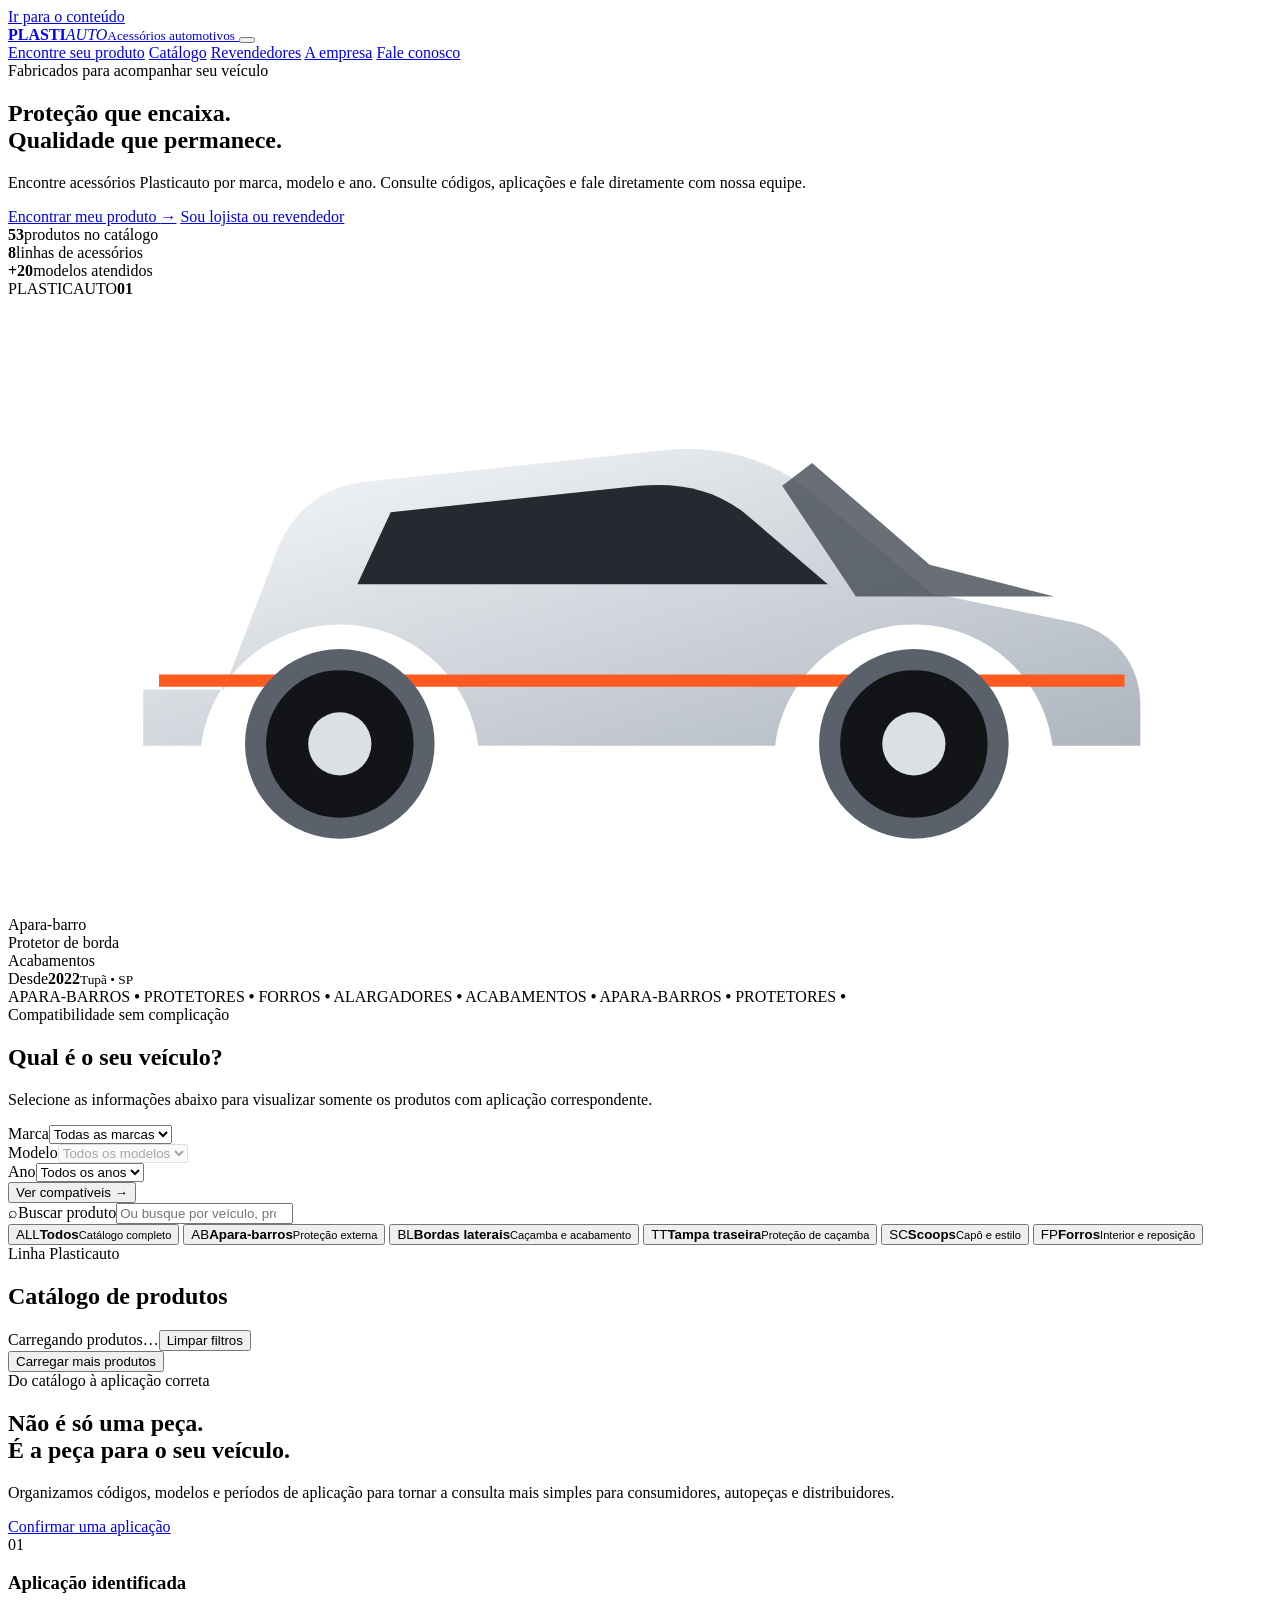
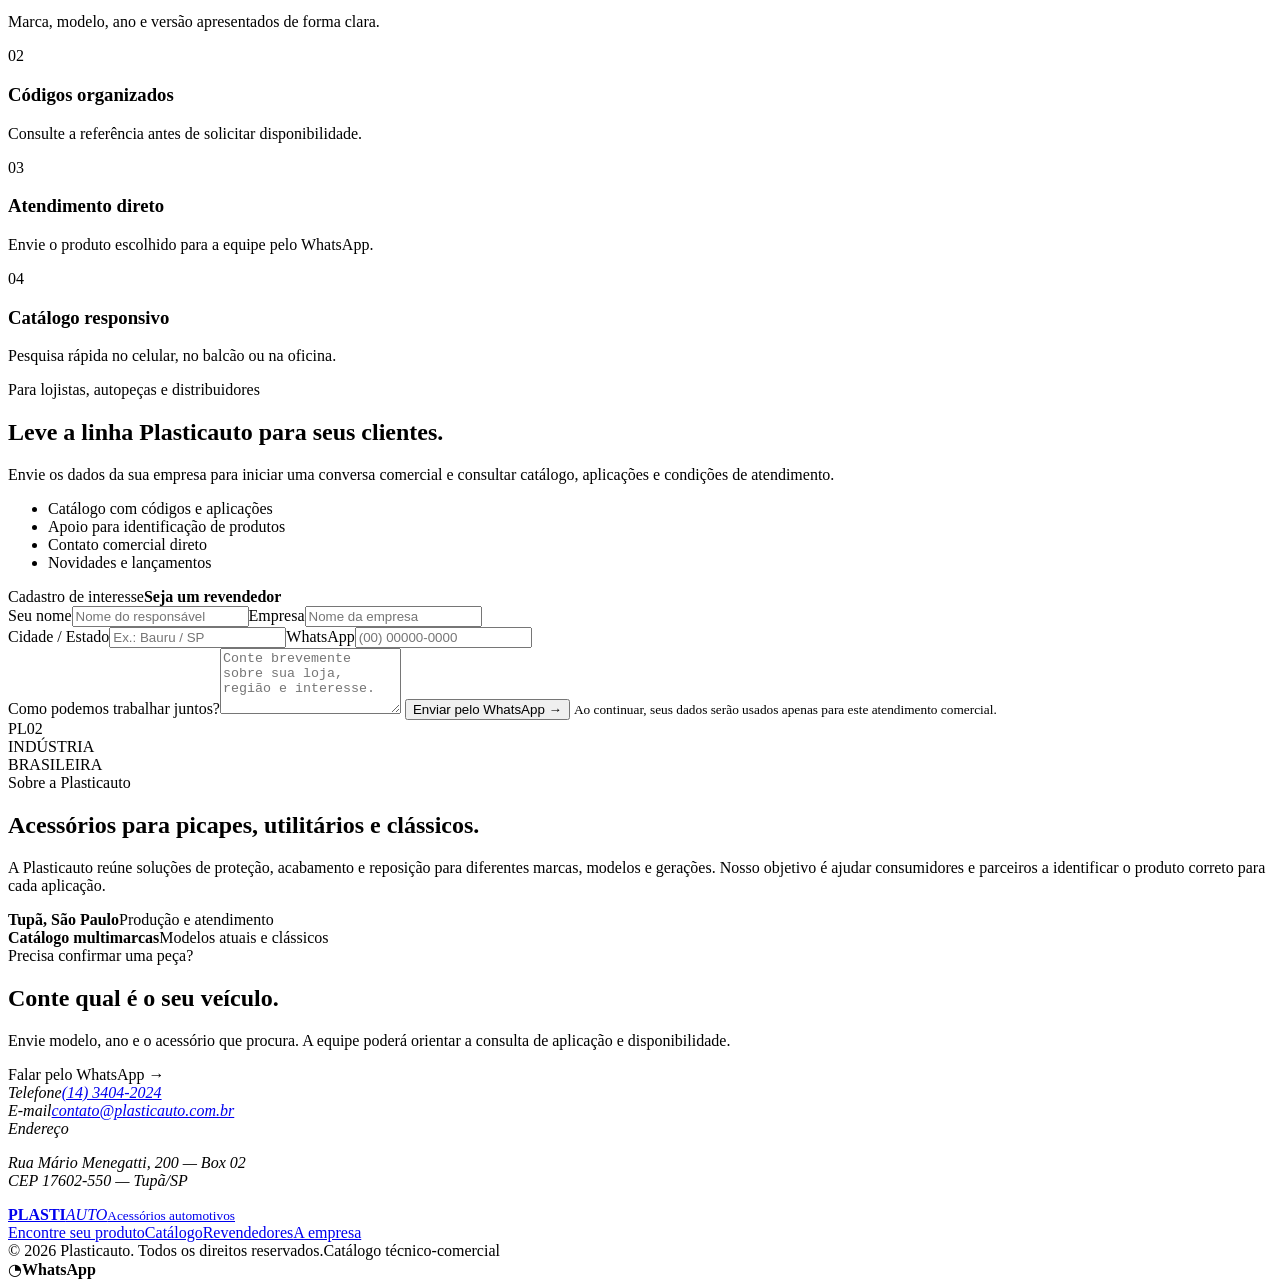
==== index.html @ 7a48cab7 "Implementa landing page principal" ====
<!doctype html>
<html lang="pt-BR">
<head>
  <meta charset="utf-8">
  <meta name="viewport" content="width=device-width, initial-scale=1">
  <title>Plasticauto | Acessórios para picapes e utilitários</title>
  <meta name="description" content="Encontre acessórios Plasticauto compatíveis com sua picape ou utilitário. Pesquise por marca, modelo, ano, categoria ou código.">
  <meta name="theme-color" content="#121418">
  <meta property="og:title" content="Plasticauto | Acessórios automotivos">
  <meta property="og:description" content="Proteção, acabamento e aplicação correta para seu veículo.">
  <meta property="og:type" content="website">
  <link rel="preconnect" href="https://fonts.googleapis.com">
  <link rel="preconnect" href="https://fonts.gstatic.com" crossorigin>
  <link href="https://fonts.googleapis.com/css2?family=Barlow+Condensed:wght@600;700;800&family=Inter:wght@400;500;600;700&display=swap" rel="stylesheet">
  <link rel="stylesheet" href="assets/css/styles.css">
  <script type="application/ld+json">
  {"@context":"https://schema.org","@type":"Organization","name":"Plasticauto","url":"https://plasticauto.com.br/","email":"contato@plasticauto.com.br","telephone":"+55 14 3404-2024","address":{"@type":"PostalAddress","streetAddress":"Rua Mário Menegatti, 200, Box 02","addressLocality":"Tupã","addressRegion":"SP","postalCode":"17602-550","addressCountry":"BR"}}
  </script>
</head>
<body>
  <a class="skip-link" href="#conteudo">Ir para o conteúdo</a>
  <header class="site-header" id="topo">
    <div class="container header-inner">
      <a class="brand" href="#topo" aria-label="Plasticauto — início">
        <span class="brand-mark" aria-hidden="true"><span></span><span></span><span></span></span>
        <span class="brand-text"><strong>PLASTI</strong><em>AUTO</em><small>Acessórios automotivos</small></span>
      </a>
      <button class="menu-toggle" aria-expanded="false" aria-controls="main-nav" aria-label="Abrir menu"><span></span><span></span><span></span></button>
      <nav class="main-nav" id="main-nav" aria-label="Navegação principal">
        <a href="#encontre">Encontre seu produto</a>
        <a href="#catalogo">Catálogo</a>
        <a href="#revendedores">Revendedores</a>
        <a href="#empresa">A empresa</a>
        <a class="nav-cta" href="#contato">Fale conosco</a>
      </nav>
    </div>
  </header>

  <main id="conteudo">
    <section class="hero">
      <div class="hero-grid container">
        <div class="hero-copy reveal">
          <span class="eyebrow">Fabricados para acompanhar seu veículo</span>
          <h1>Proteção que <span>encaixa.</span><br>Qualidade que permanece.</h1>
          <p>Encontre acessórios Plasticauto por marca, modelo e ano. Consulte códigos, aplicações e fale diretamente com nossa equipe.</p>
          <div class="hero-actions">
            <a class="btn btn-primary" href="#encontre">Encontrar meu produto <span>→</span></a>
            <a class="btn btn-ghost" href="#revendedores">Sou lojista ou revendedor</a>
          </div>
          <div class="hero-proof" aria-label="Destaques">
            <div><strong>53</strong><span>produtos no catálogo</span></div>
            <div><strong>8</strong><span>linhas de acessórios</span></div>
            <div><strong>+20</strong><span>modelos atendidos</span></div>
          </div>
        </div>
        <div class="hero-visual reveal" aria-label="Ilustração de picape">
          <div class="industrial-grid"></div>
          <div class="vehicle-card">
            <div class="vehicle-topline"><span>PLASTICAUTO</span><b>01</b></div>
            <svg class="truck" viewBox="0 0 720 350" role="img" aria-label="Silhueta estilizada de uma picape">
              <defs><linearGradient id="bodyGradient" x1="0" y1="0" x2="1" y2="1"><stop offset="0" stop-color="#f8fafc"/><stop offset="1" stop-color="#aeb5bf"/></linearGradient></defs>
              <path d="M77 223h46l31-81c8-20 25-34 47-37l170-18c33-4 63 4 87 24l68 57 82 17c22 5 37 24 37 46v24h-50c-5-39-38-69-79-69s-74 30-79 69H268c-5-39-38-69-79-69s-74 30-79 69H77z" fill="url(#bodyGradient)"/>
              <path d="M218 122l142-15c22-2 42 2 59 15l48 41H199z" fill="#252a31"/>
              <path d="M483 170h113l-71-18-67-58-17 13z" fill="#454c56" opacity=".8"/>
              <path d="M86 218h550" stroke="#ff5a1f" stroke-width="7"/>
              <circle cx="189" cy="254" r="48" fill="#121418" stroke="#5b616b" stroke-width="12"/><circle cx="189" cy="254" r="18" fill="#dce0e5"/>
              <circle cx="516" cy="254" r="48" fill="#121418" stroke="#5b616b" stroke-width="12"/><circle cx="516" cy="254" r="18" fill="#dce0e5"/>
            </svg>
            <div class="part-tag tag-one"><i></i><span>Apara-barro</span></div>
            <div class="part-tag tag-two"><i></i><span>Protetor de borda</span></div>
            <div class="part-tag tag-three"><i></i><span>Acabamentos</span></div>
          </div>
          <div class="hero-stamp"><span>Desde</span><strong>2022</strong><small>Tupã • SP</small></div>
        </div>
      </div>
      <div class="hero-ticker" aria-hidden="true"><div>APARA-BARROS <b>•</b> PROTETORES <b>•</b> FORROS <b>•</b> ALARGADORES <b>•</b> ACABAMENTOS <b>•</b> APARA-BARROS <b>•</b> PROTETORES <b>•</b></div></div>
    </section>

    <section class="finder section" id="encontre">
      <div class="container">
        <div class="section-heading centered reveal">
          <span class="eyebrow dark">Compatibilidade sem complicação</span>
          <h2>Qual é o seu veículo?</h2>
          <p>Selecione as informações abaixo para visualizar somente os produtos com aplicação correspondente.</p>
        </div>
        <div class="finder-panel reveal">
          <div class="finder-field"><label for="brandFilter">Marca</label><select id="brandFilter"><option value="">Todas as marcas</option></select></div>
          <div class="finder-field"><label for="modelFilter">Modelo</label><select id="modelFilter" disabled><option value="">Todos os modelos</option></select></div>
          <div class="finder-field"><label for="yearFilter">Ano</label><select id="yearFilter"><option value="">Todos os anos</option></select></div>
          <button class="btn btn-primary finder-button" id="findButton">Ver compatíveis <span>→</span></button>
          <div class="finder-search"><span aria-hidden="true">⌕</span><label class="sr-only" for="searchInput">Buscar produto</label><input id="searchInput" type="search" placeholder="Ou busque por veículo, produto ou código — ex.: Hilux 2020"></div>
        </div>
      </div>
    </section>

    <section class="categories section-sm">
      <div class="container">
        <div class="category-grid reveal" id="categoryGrid">
          <button class="category-card active" data-category="all"><span class="category-icon">ALL</span><strong>Todos</strong><small>Catálogo completo</small></button>
          <button class="category-card" data-category="apara-barro"><span class="category-icon">AB</span><strong>Apara-barros</strong><small>Proteção externa</small></button>
          <button class="category-card" data-category="borda-lateral"><span class="category-icon">BL</span><strong>Bordas laterais</strong><small>Caçamba e acabamento</small></button>
          <button class="category-card" data-category="tampa-traseira"><span class="category-icon">TT</span><strong>Tampa traseira</strong><small>Proteção de caçamba</small></button>
          <button class="category-card" data-category="scoop"><span class="category-icon">SC</span><strong>Scoops</strong><small>Capô e estilo</small></button>
          <button class="category-card" data-category="forro-porta"><span class="category-icon">FP</span><strong>Forros</strong><small>Interior e reposição</small></button>
        </div>
      </div>
    </section>

    <section class="catalog section" id="catalogo">
      <div class="container">
        <div class="catalog-head reveal">
          <div><span class="eyebrow dark">Linha Plasticauto</span><h2>Catálogo de produtos</h2></div>
          <div class="catalog-meta"><span id="resultCount">Carregando produtos…</span><button id="clearFilters" class="text-button">Limpar filtros</button></div>
        </div>
        <div class="active-filters" id="activeFilters" aria-live="polite"></div>
        <div class="product-grid" id="productGrid" aria-live="polite"></div>
        <div class="catalog-empty" id="catalogEmpty" hidden><span>!</span><h3>Nenhum produto encontrado</h3><p>Tente remover algum filtro ou fale com nossa equipe para confirmar a aplicação.</p><button class="btn btn-dark" id="emptyReset">Ver catálogo completo</button></div>
        <div class="catalog-more"><button class="btn btn-outline" id="loadMore">Carregar mais produtos</button></div>
      </div>
    </section>

    <section class="why section dark-section">
      <div class="container">
        <div class="why-grid">
          <div class="why-copy reveal"><span class="eyebrow">Do catálogo à aplicação correta</span><h2>Não é só uma peça.<br>É a peça para o seu veículo.</h2><p>Organizamos códigos, modelos e períodos de aplicação para tornar a consulta mais simples para consumidores, autopeças e distribuidores.</p><a class="btn btn-light" href="#contato">Confirmar uma aplicação</a></div>
          <div class="benefit-list reveal">
            <article><span>01</span><div><h3>Aplicação identificada</h3><p>Marca, modelo, ano e versão apresentados de forma clara.</p></div></article>
            <article><span>02</span><div><h3>Códigos organizados</h3><p>Consulte a referência antes de solicitar disponibilidade.</p></div></article>
            <article><span>03</span><div><h3>Atendimento direto</h3><p>Envie o produto escolhido para a equipe pelo WhatsApp.</p></div></article>
            <article><span>04</span><div><h3>Catálogo responsivo</h3><p>Pesquisa rápida no celular, no balcão ou na oficina.</p></div></article>
          </div>
        </div>
      </div>
    </section>

    <section class="reseller section" id="revendedores">
      <div class="container reseller-grid">
        <div class="reseller-copy reveal"><span class="eyebrow dark">Para lojistas, autopeças e distribuidores</span><h2>Leve a linha Plasticauto para seus clientes.</h2><p>Envie os dados da sua empresa para iniciar uma conversa comercial e consultar catálogo, aplicações e condições de atendimento.</p><ul class="check-list"><li>Catálogo com códigos e aplicações</li><li>Apoio para identificação de produtos</li><li>Contato comercial direto</li><li>Novidades e lançamentos</li></ul></div>
        <form class="reseller-form reveal" id="resellerForm">
          <div class="form-head"><span>Cadastro de interesse</span><strong>Seja um revendedor</strong></div>
          <div class="form-row"><label>Seu nome<input name="nome" required placeholder="Nome do responsável"></label><label>Empresa<input name="empresa" required placeholder="Nome da empresa"></label></div>
          <div class="form-row"><label>Cidade / Estado<input name="local" required placeholder="Ex.: Bauru / SP"></label><label>WhatsApp<input name="telefone" required placeholder="(00) 00000-0000"></label></div>
          <label>Como podemos trabalhar juntos?<textarea name="mensagem" rows="4" placeholder="Conte brevemente sobre sua loja, região e interesse."></textarea></label>
          <button class="btn btn-primary" type="submit">Enviar pelo WhatsApp <span>→</span></button>
          <small>Ao continuar, seus dados serão usados apenas para este atendimento comercial.</small>
        </form>
      </div>
    </section>

    <section class="company section-sm" id="empresa">
      <div class="container company-grid">
        <div class="company-visual reveal"><div class="company-number">PL<span>02</span></div><div class="company-label">INDÚSTRIA<br>BRASILEIRA</div></div>
        <div class="company-copy reveal"><span class="eyebrow dark">Sobre a Plasticauto</span><h2>Acessórios para picapes, utilitários e clássicos.</h2><p>A Plasticauto reúne soluções de proteção, acabamento e reposição para diferentes marcas, modelos e gerações. Nosso objetivo é ajudar consumidores e parceiros a identificar o produto correto para cada aplicação.</p><div class="company-data"><div><strong>Tupã, São Paulo</strong><span>Produção e atendimento</span></div><div><strong>Catálogo multimarcas</strong><span>Modelos atuais e clássicos</span></div></div></div>
      </div>
    </section>

    <section class="contact section dark-section" id="contato">
      <div class="container contact-grid">
        <div class="contact-copy reveal"><span class="eyebrow">Precisa confirmar uma peça?</span><h2>Conte qual é o seu veículo.</h2><p>Envie modelo, ano e o acessório que procura. A equipe poderá orientar a consulta de aplicação e disponibilidade.</p><a class="btn btn-primary whatsapp-link" data-message="Olá! Gostaria de verificar um produto Plasticauto para meu veículo.">Falar pelo WhatsApp <span>→</span></a></div>
        <address class="contact-card reveal">
          <div><span>Telefone</span><a href="tel:+551434042024">(14) 3404-2024</a></div>
          <div><span>E-mail</span><a href="mailto:contato@plasticauto.com.br">contato@plasticauto.com.br</a></div>
          <div><span>Endereço</span><p>Rua Mário Menegatti, 200 — Box 02<br>CEP 17602-550 — Tupã/SP</p></div>
        </address>
      </div>
    </section>
  </main>

  <footer class="site-footer">
    <div class="container footer-top"><a class="brand footer-brand" href="#topo"><span class="brand-mark"><span></span><span></span><span></span></span><span class="brand-text"><strong>PLASTI</strong><em>AUTO</em><small>Acessórios automotivos</small></span></a><div class="footer-links"><a href="#encontre">Encontre seu produto</a><a href="#catalogo">Catálogo</a><a href="#revendedores">Revendedores</a><a href="#empresa">A empresa</a></div></div>
    <div class="container footer-bottom"><span>© 2026 Plasticauto. Todos os direitos reservados.</span><span>Catálogo técnico-comercial</span></div>
  </footer>
  <a class="floating-whatsapp whatsapp-link" data-message="Olá! Gostaria de informações sobre os produtos Plasticauto." aria-label="Falar com a Plasticauto pelo WhatsApp"><span>◔</span><b>WhatsApp</b></a>
  <script src="assets/js/app.js" defer></script>
</body>
</html>
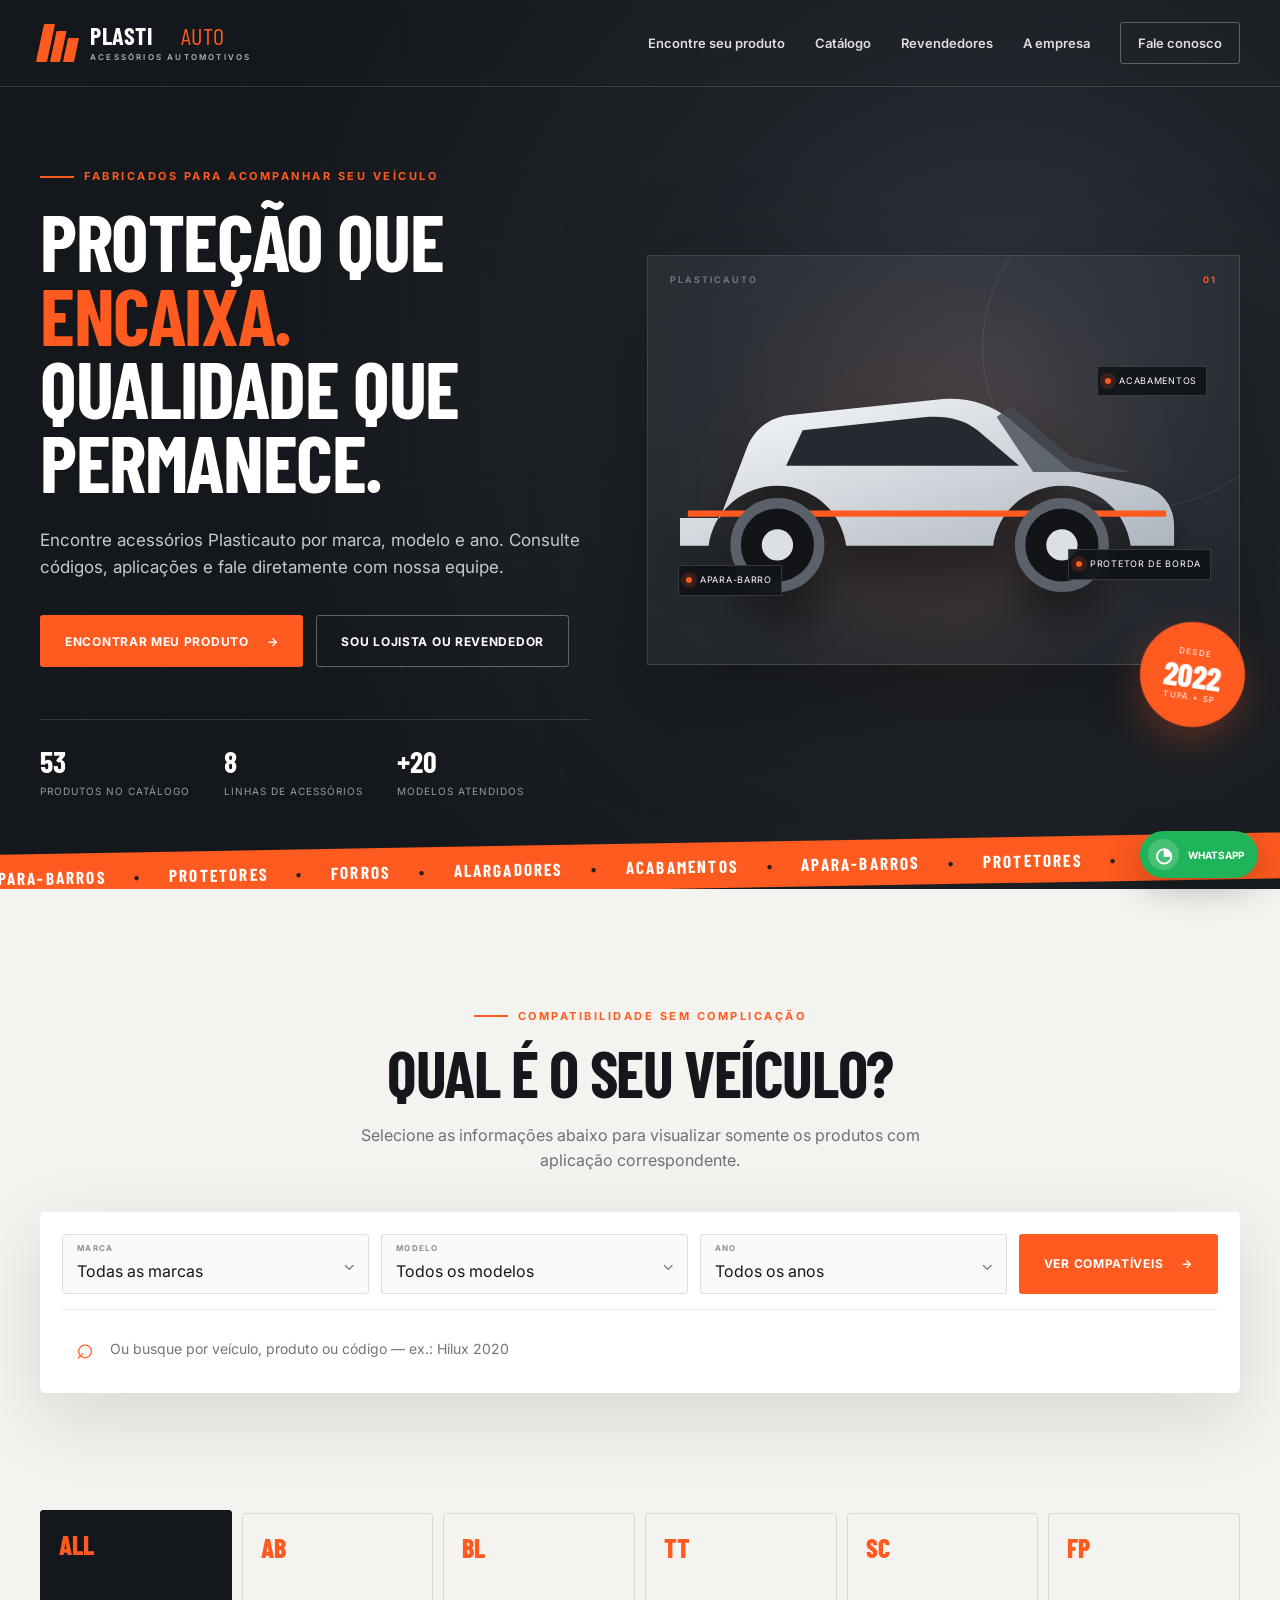
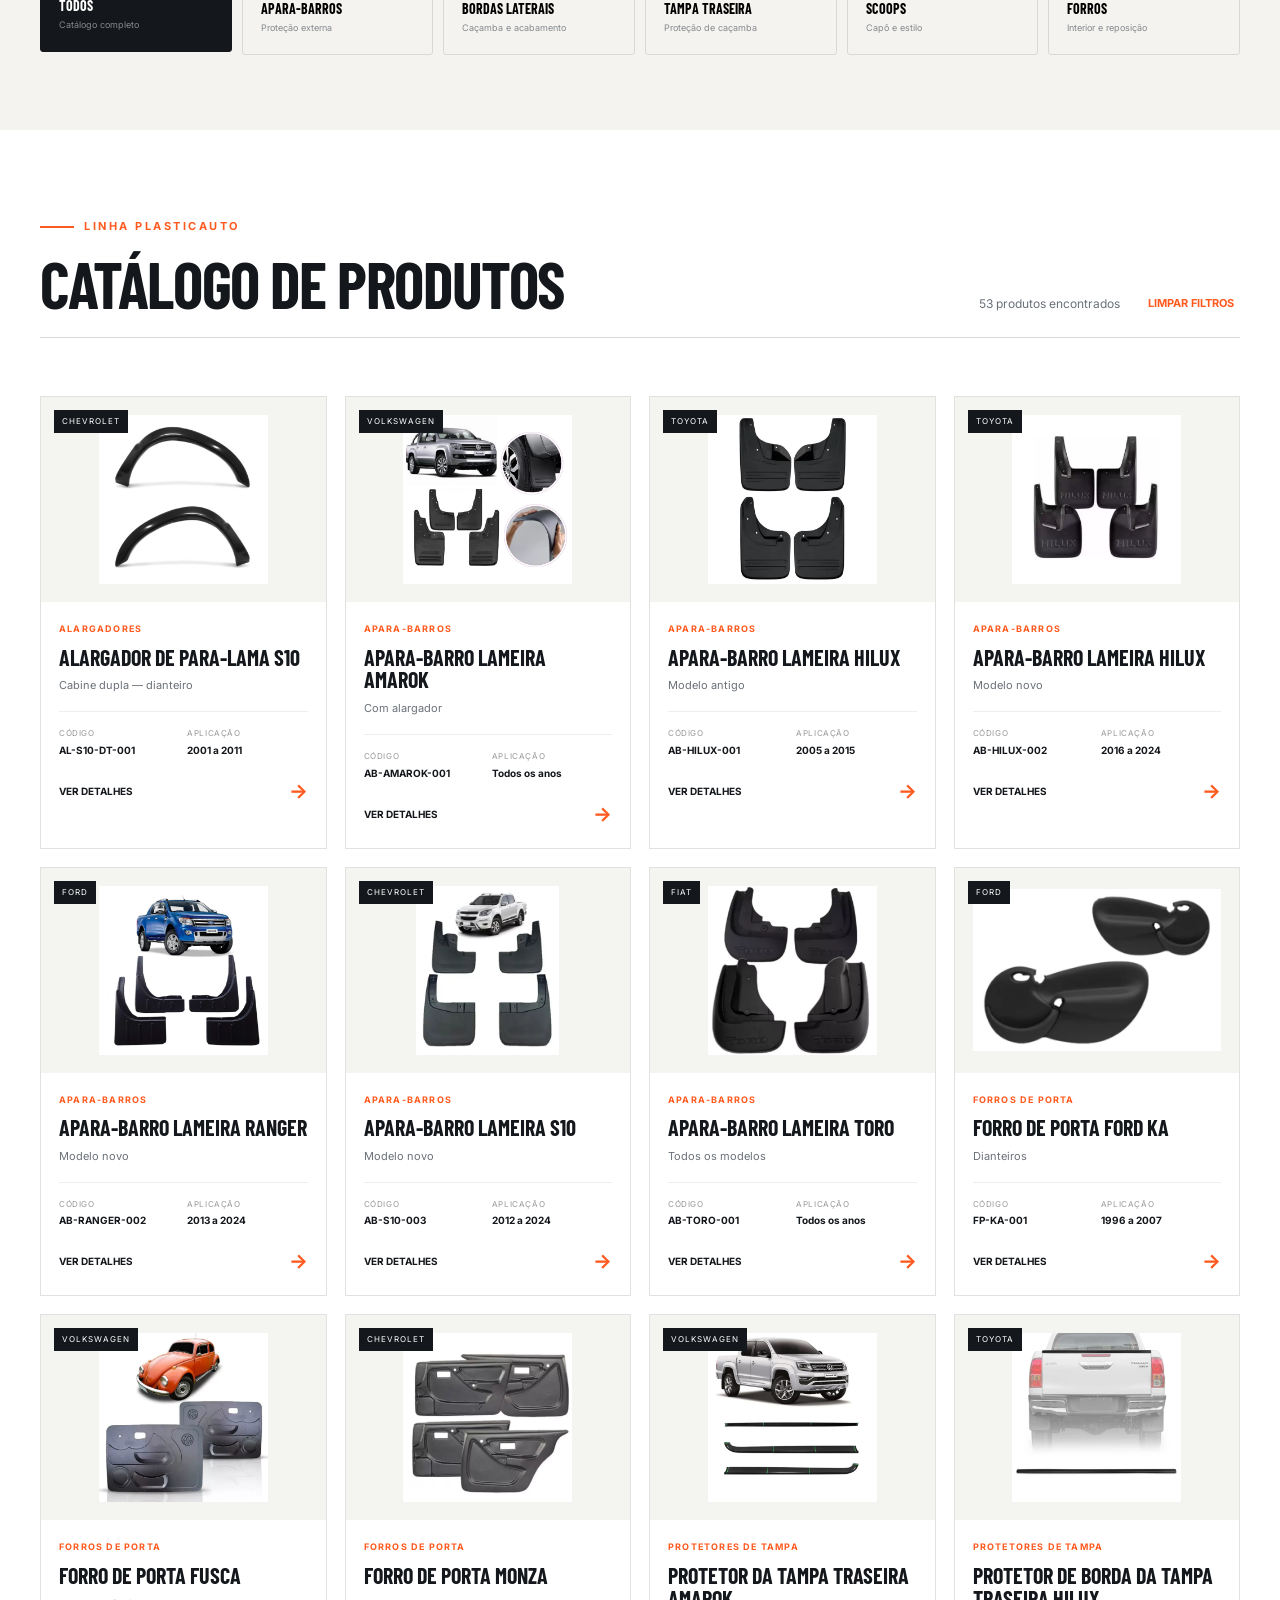
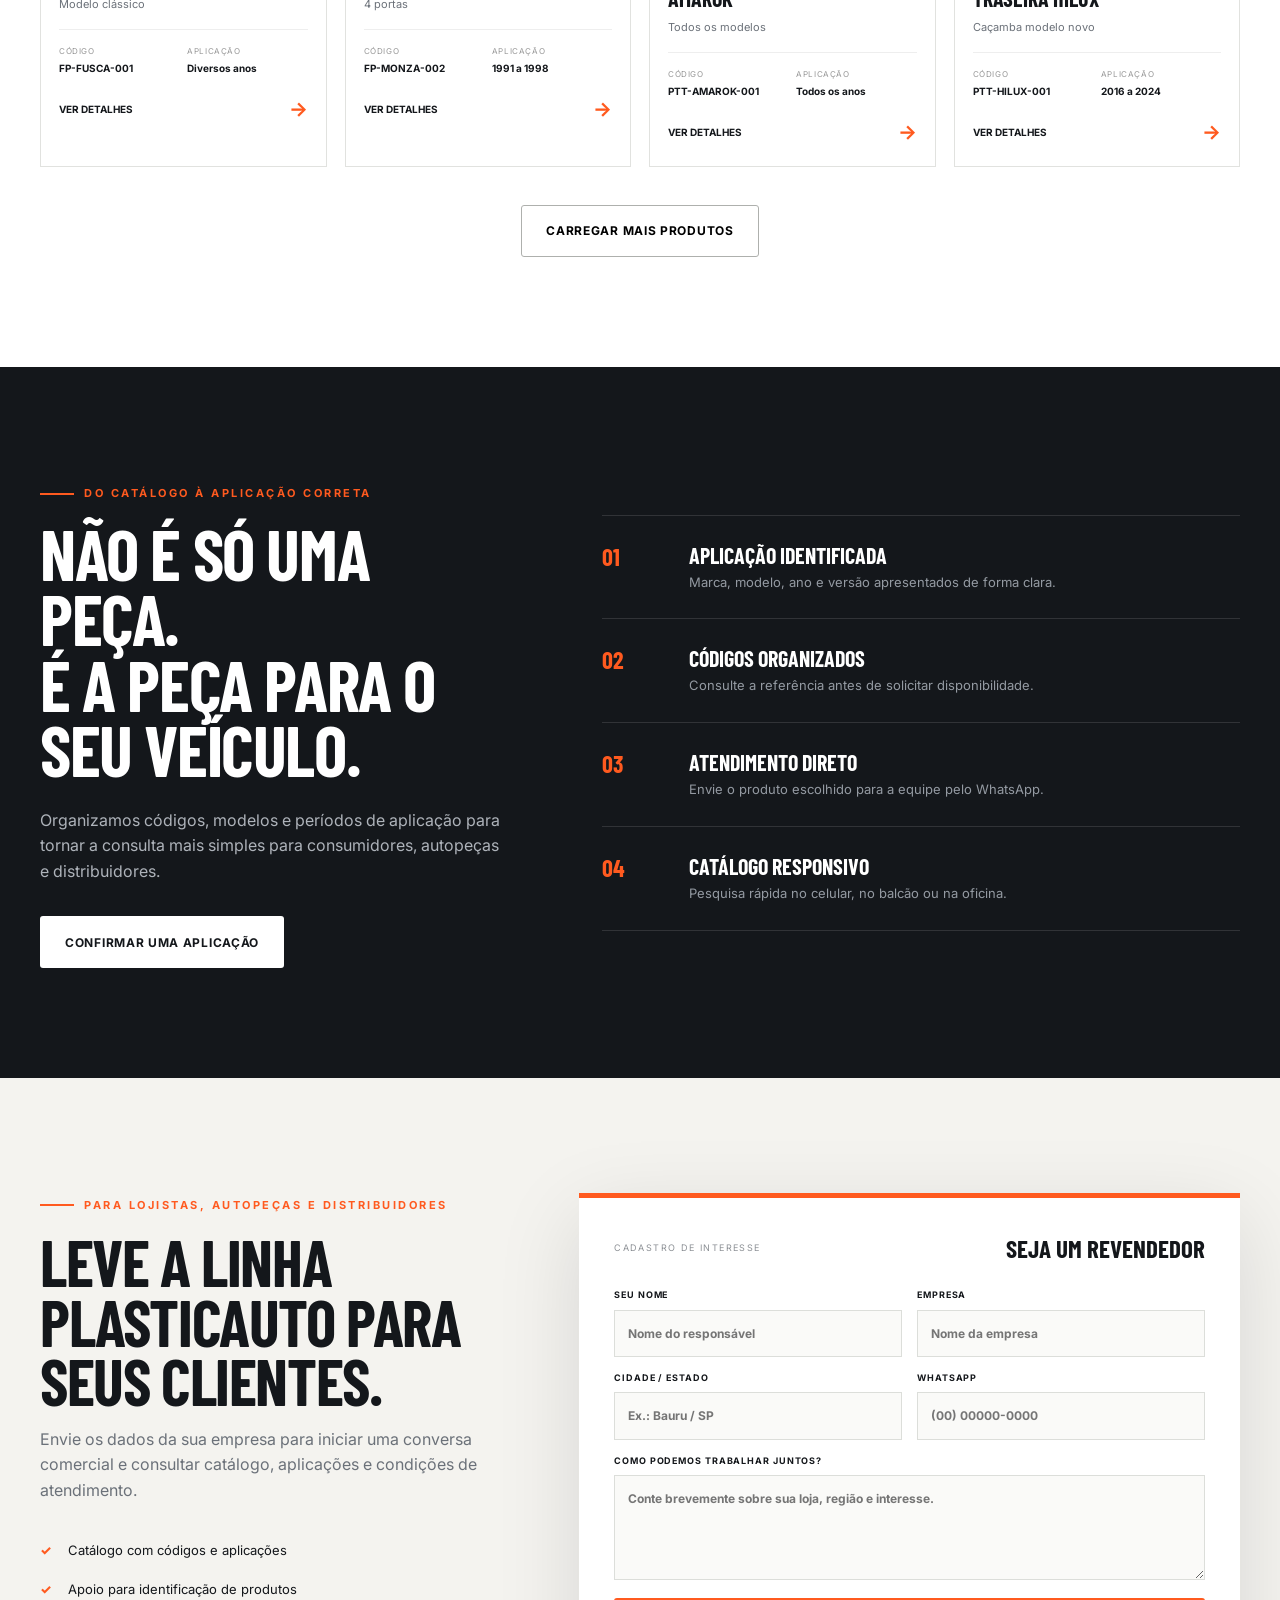
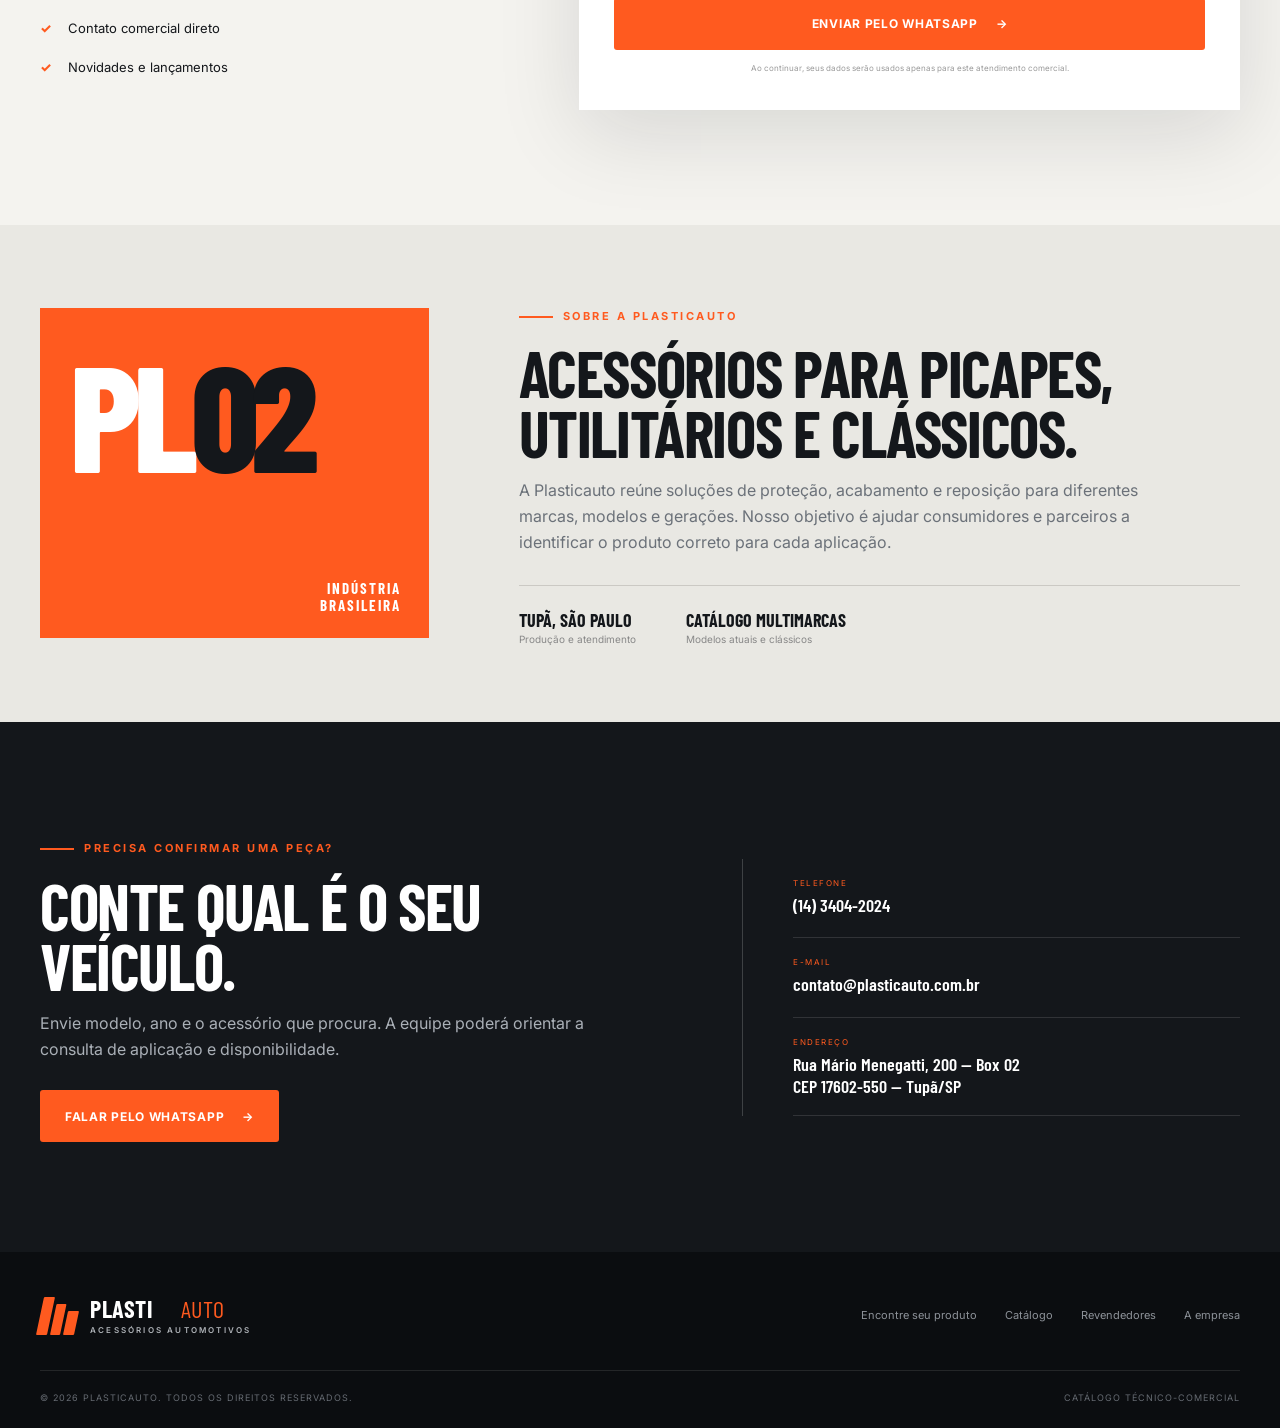
==== commit 563cabe1: "Substitui ilustrações por imagens oficiais da Plasticauto" ====
--- a/index.html
+++ b/index.html
@@ -9,6 +9,7 @@
   <meta property="og:title" content="Plasticauto | Acessórios automotivos">
   <meta property="og:description" content="Proteção, acabamento e aplicação correta para seu veículo.">
   <meta property="og:type" content="website">
+  <meta property="og:image" content="assets/images/produtos/ab-amarok-001/principal.webp">
   <link rel="preconnect" href="https://fonts.googleapis.com">
   <link rel="preconnect" href="https://fonts.gstatic.com" crossorigin>
   <link href="https://fonts.googleapis.com/css2?family=Barlow+Condensed:wght@600;700;800&family=Inter:wght@400;500;600;700&display=swap" rel="stylesheet">
--- a/assets/css/styles.css
+++ b/assets/css/styles.css
@@ -0,0 +1,12 @@
+:root{--ink:#14171b;--ink-2:#20242a;--paper:#f4f3ef;--white:#fff;--muted:#6b7179;--line:#d9d9d4;--orange:#ff5a1f;--orange-dark:#dd3e08;--lime:#c8ff33;--max:1200px;--shadow:0 24px 80px rgba(15,18,22,.12)}
+*{box-sizing:border-box}html{scroll-behavior:smooth}body{margin:0;font-family:Inter,Arial,sans-serif;color:var(--ink);background:var(--paper);line-height:1.6}body.menu-open{overflow:hidden}a{color:inherit;text-decoration:none}button,input,select,textarea{font:inherit}button{cursor:pointer}.container{width:min(var(--max),calc(100% - 40px));margin-inline:auto}.section{padding:110px 0}.section-sm{padding:75px 0}.dark-section{color:#fff;background:var(--ink)}.skip-link{position:absolute;left:-9999px;top:10px;z-index:999;background:#fff;padding:10px}.skip-link:focus{left:10px}.sr-only{position:absolute;width:1px;height:1px;padding:0;margin:-1px;overflow:hidden;clip:rect(0,0,0,0);white-space:nowrap;border:0}
+.site-header{position:absolute;top:0;left:0;width:100%;z-index:20;color:#fff;border-bottom:1px solid rgba(255,255,255,.14)}.site-header.solid{position:relative;background:var(--ink)}.header-inner{height:86px;display:flex;align-items:center;justify-content:space-between}.brand{display:flex;align-items:center;gap:12px}.brand-mark{position:relative;width:38px;height:38px;display:grid;grid-template-columns:repeat(3,1fr);gap:3px;transform:skew(-12deg)}.brand-mark span{background:var(--orange);border-radius:1px}.brand-mark span:nth-child(2){margin-top:7px}.brand-mark span:nth-child(3){margin-top:14px}.brand-text{display:grid;grid-template-columns:auto auto;line-height:.9;font-family:"Barlow Condensed",sans-serif;font-size:24px;letter-spacing:.6px}.brand-text strong{color:#fff}.brand-text em{font-style:normal;color:var(--orange)}.brand-text small{grid-column:1/-1;margin-top:6px;font:600 8px/1 Inter,sans-serif;letter-spacing:2.2px;text-transform:uppercase;color:#aeb2b7}.main-nav{display:flex;align-items:center;gap:30px;font-size:13px;font-weight:600}.main-nav a{opacity:.85;transition:.2s}.main-nav a:hover{opacity:1;color:var(--orange)}.main-nav .nav-cta{border:1px solid rgba(255,255,255,.35);padding:10px 17px;border-radius:3px}.menu-toggle{display:none;background:none;border:0;padding:8px}.menu-toggle span{display:block;width:26px;height:2px;background:#fff;margin:5px}
+.hero{position:relative;min-height:850px;padding:160px 0 90px;color:#fff;background:radial-gradient(circle at 78% 42%,#313741 0,#20242a 28%,#14171b 67%);overflow:hidden}.hero:before{content:"";position:absolute;inset:0;background:linear-gradient(90deg,rgba(255,255,255,.025) 1px,transparent 1px),linear-gradient(rgba(255,255,255,.025) 1px,transparent 1px);background-size:80px 80px;mask-image:linear-gradient(to right,#000,transparent 78%)}.hero-grid{position:relative;display:grid;grid-template-columns:1fr 1.1fr;align-items:center;gap:45px;z-index:2}.eyebrow{display:inline-flex;align-items:center;gap:10px;margin-bottom:18px;font-size:11px;font-weight:700;letter-spacing:2.5px;text-transform:uppercase;color:var(--orange)}.eyebrow:before{content:"";width:34px;height:2px;background:currentColor}.eyebrow.dark{color:var(--orange)}.hero h1,.section-heading h2,.catalog-head h2,.why h2,.reseller h2,.company h2,.contact h2,.product-title{font-family:"Barlow Condensed",sans-serif;text-transform:uppercase;line-height:.93;letter-spacing:-1.4px;margin:0}.hero h1{font-size:clamp(58px,6.2vw,92px);max-width:750px}.hero h1 span{color:var(--orange)}.hero-copy>p{max-width:600px;font-size:17px;color:#c6c9ce;margin:28px 0 34px}.hero-actions{display:flex;gap:13px;flex-wrap:wrap}.btn{display:inline-flex;align-items:center;justify-content:center;gap:18px;min-height:52px;padding:0 24px;border:1px solid transparent;border-radius:3px;font-size:12px;font-weight:700;letter-spacing:.7px;text-transform:uppercase;transition:transform .2s,background .2s,border .2s}.btn:hover{transform:translateY(-2px)}.btn-primary{background:var(--orange);color:#fff}.btn-primary:hover{background:var(--orange-dark)}.btn-ghost{color:#fff;border-color:rgba(255,255,255,.32);background:transparent}.btn-light{background:#fff;color:var(--ink)}.btn-dark{background:var(--ink);color:#fff}.btn-outline{background:transparent;border-color:#aeb0ad}.btn-small{min-height:40px;padding:0 16px;font-size:10px}.hero-proof{display:flex;gap:34px;margin-top:52px;padding-top:26px;border-top:1px solid rgba(255,255,255,.14);max-width:570px}.hero-proof div{display:grid}.hero-proof strong{font:700 30px/1 "Barlow Condensed",sans-serif;color:#fff}.hero-proof span{font-size:10px;color:#969ba3;text-transform:uppercase;letter-spacing:1px;margin-top:7px}.hero-visual{position:relative;min-height:530px}.industrial-grid{position:absolute;inset:0;background:radial-gradient(circle at center,rgba(255,90,31,.12),transparent 60%)}.vehicle-card{position:absolute;left:2%;right:0;top:40px;height:410px;border:1px solid rgba(255,255,255,.12);background:linear-gradient(145deg,rgba(255,255,255,.05),rgba(255,255,255,.01));box-shadow:0 40px 100px rgba(0,0,0,.38);overflow:hidden}.vehicle-card:before{content:"";position:absolute;width:320px;height:320px;border:1px solid rgba(255,255,255,.09);border-radius:50%;right:-65px;top:-70px}.vehicle-topline{display:flex;justify-content:space-between;padding:18px 22px;font:600 9px Inter,sans-serif;letter-spacing:2px;color:#777e87}.vehicle-topline b{color:var(--orange)}.truck{position:absolute;width:106%;left:-6%;bottom:35px;filter:drop-shadow(0 30px 20px rgba(0,0,0,.4))}.part-tag{position:absolute;display:flex;align-items:center;gap:8px;padding:7px 9px 7px 7px;background:rgba(15,18,22,.86);border:1px solid rgba(255,255,255,.16);backdrop-filter:blur(8px);font-size:9px;text-transform:uppercase;letter-spacing:.7px}.part-tag i{width:6px;height:6px;border-radius:50%;background:var(--orange);box-shadow:0 0 0 5px rgba(255,90,31,.16)}.tag-one{left:30px;bottom:68px}.tag-two{right:28px;bottom:84px}.tag-three{right:32px;top:110px}.hero-stamp{position:absolute;right:-5px;bottom:18px;width:105px;height:105px;border-radius:50%;background:var(--orange);display:flex;flex-direction:column;align-items:center;justify-content:center;transform:rotate(8deg);box-shadow:0 15px 35px rgba(255,90,31,.25)}.hero-stamp span,.hero-stamp small{font-size:8px;text-transform:uppercase;letter-spacing:1.4px}.hero-stamp strong{font:800 32px/1 "Barlow Condensed",sans-serif}.hero-ticker{position:absolute;bottom:0;left:0;width:100%;height:45px;background:var(--orange);color:#fff;display:flex;align-items:center;overflow:hidden;white-space:nowrap;transform:rotate(-1deg) scale(1.02);transform-origin:center}.hero-ticker div{font:700 17px "Barlow Condensed",sans-serif;letter-spacing:2px;word-spacing:22px;animation:ticker 28s linear infinite}.hero-ticker b{color:#222}@keyframes ticker{to{transform:translateX(-50%)}}
+.section-heading.centered{text-align:center;max-width:720px;margin:0 auto 38px}.section-heading .eyebrow{justify-content:center}.section-heading h2,.catalog-head h2,.reseller h2,.company h2,.contact h2{font-size:clamp(46px,5vw,66px)}.section-heading p{color:var(--muted);max-width:620px;margin:20px auto 0}.finder{padding-bottom:45px}.finder-panel{display:grid;grid-template-columns:1fr 1fr 1fr auto;gap:12px;padding:22px;background:#fff;box-shadow:var(--shadow);border-radius:5px}.finder-field{position:relative}.finder-field label{position:absolute;left:15px;top:8px;font-size:8px;font-weight:700;letter-spacing:1.3px;text-transform:uppercase;color:#8a8e94;z-index:1}.finder-field select{width:100%;height:60px;border:1px solid #dededa;border-radius:3px;padding:20px 38px 5px 14px;background:#fafaf8;color:var(--ink);appearance:none}.finder-field:after{content:"⌄";position:absolute;right:14px;top:18px;color:#777}.finder-field select:disabled{opacity:.55}.finder-button{height:60px}.finder-search{grid-column:1/-1;display:flex;align-items:center;border-top:1px solid #eee;padding-top:16px;margin-top:3px}.finder-search span{font:30px/1 sans-serif;color:var(--orange);margin:0 14px}.finder-search input{width:100%;height:45px;border:0;outline:0;background:transparent;font-size:14px}.category-grid{display:grid;grid-template-columns:repeat(6,1fr);gap:10px}.category-card{min-height:142px;text-align:left;padding:18px;border:1px solid var(--line);background:transparent;display:flex;flex-direction:column;transition:.2s;border-radius:3px}.category-card:hover,.category-card.active{background:var(--ink);color:#fff;border-color:var(--ink);transform:translateY(-3px)}.category-icon{font:800 26px "Barlow Condensed",sans-serif;color:var(--orange);margin-bottom:auto}.category-card strong{font:700 14px "Barlow Condensed",sans-serif;text-transform:uppercase}.category-card small{font-size:9px;color:#85898e;margin-top:4px}.catalog{padding-top:80px;background:#fff}.catalog-head{display:flex;justify-content:space-between;align-items:end;border-bottom:1px solid var(--line);padding-bottom:24px}.catalog-meta{display:flex;align-items:center;gap:22px;font-size:12px;color:var(--muted)}.text-button{border:0;background:none;color:var(--orange);font-weight:700;font-size:11px;text-transform:uppercase}.active-filters{display:flex;gap:8px;flex-wrap:wrap;padding:16px 0;min-height:58px}.filter-chip{padding:6px 10px;border-radius:20px;background:#eee;font-size:10px}.product-grid{display:grid;grid-template-columns:repeat(4,1fr);gap:18px}.product-card{position:relative;border:1px solid #e1e2df;background:#fff;min-height:420px;display:flex;flex-direction:column;transition:.25s;overflow:hidden}.product-card:hover{transform:translateY(-5px);box-shadow:0 20px 45px rgba(22,25,29,.12);border-color:#c9c9c4}.product-visual{height:205px;position:relative;display:flex;align-items:center;justify-content:center;background:linear-gradient(145deg,#e7e7e3,#f7f7f4);overflow:hidden}.product-visual:before{content:"";position:absolute;width:170px;height:170px;border-radius:50%;border:1px solid rgba(20,23,27,.09)}.product-visual:after{content:"";position:absolute;width:260px;height:1px;background:rgba(20,23,27,.1);transform:rotate(-30deg)}.product-shape{position:relative;z-index:2;width:115px;height:72px;background:#24282e;box-shadow:inset -12px -12px 0 rgba(255,255,255,.04),0 18px 25px rgba(0,0,0,.18);border-radius:48% 10% 38% 12%;transform:skew(-9deg) rotate(-8deg)}.product-shape:after{content:"";position:absolute;right:-13px;bottom:7px;width:35px;height:11px;background:var(--orange);border-radius:10px}.shape-borda-lateral{width:155px;height:23px;border-radius:3px;transform:rotate(-9deg)}.shape-tampa-traseira{width:145px;height:48px;border-radius:3px 20px 3px 3px;transform:skew(-12deg)}.shape-scoop{width:112px;height:55px;border-radius:80% 80% 10% 10%;transform:none}.shape-forro-teto,.shape-forro-porta{width:110px;height:122px;border-radius:46% 12% 9% 33%;transform:rotate(6deg)}.shape-alargador{width:135px;height:85px;background:transparent;border:22px solid #24282e;border-bottom:0;border-radius:100px 100px 0 0;box-shadow:none;transform:none}.shape-diversos{width:115px;height:75px;border-radius:8px;transform:rotate(-4deg)}.product-badge{position:absolute;left:13px;top:13px;z-index:3;padding:5px 8px;background:var(--ink);color:#fff;font-size:8px;text-transform:uppercase;letter-spacing:1px}.product-badge.warning{background:#896d00}.product-body{padding:20px 18px 18px;display:flex;flex-direction:column;flex:1}.product-kicker{font-size:9px;letter-spacing:1.2px;text-transform:uppercase;color:var(--orange);font-weight:700}.product-card h3{font:700 22px/1.04 "Barlow Condensed",sans-serif;text-transform:uppercase;margin:9px 0}.product-variant{font-size:11px;color:var(--muted);margin-bottom:16px}.product-specs{display:grid;grid-template-columns:1fr 1fr;gap:8px;margin-top:auto;padding-top:15px;border-top:1px solid #eee}.product-specs span{display:grid;font-size:8px;color:#999;text-transform:uppercase;letter-spacing:.6px}.product-specs strong{margin-top:2px;color:var(--ink);font-size:10px;text-transform:none;letter-spacing:0}.product-link{display:flex;justify-content:space-between;align-items:center;margin-top:17px;font-size:10px;font-weight:700;text-transform:uppercase;color:var(--ink)}.product-link b{font-size:20px;color:var(--orange)}.catalog-more{text-align:center;margin-top:38px}.catalog-empty{text-align:center;padding:80px 20px}.catalog-empty>span{display:inline-grid;place-items:center;width:54px;height:54px;background:var(--orange);color:#fff;border-radius:50%;font-size:25px}.catalog-empty h3{font:700 32px "Barlow Condensed",sans-serif;text-transform:uppercase;margin:18px 0 4px}.catalog-empty p{color:var(--muted);margin:0 0 24px}
+.why-grid{display:grid;grid-template-columns:.85fr 1.15fr;gap:90px;align-items:center}.why h2{font-size:clamp(50px,5.5vw,78px)}.why-copy p{color:#aeb3ba;margin:25px 0 32px;max-width:530px}.benefit-list article{display:grid;grid-template-columns:65px 1fr;gap:22px;padding:26px 0;border-bottom:1px solid rgba(255,255,255,.12)}.benefit-list article:first-child{border-top:1px solid rgba(255,255,255,.12)}.benefit-list article>span{font:700 24px "Barlow Condensed",sans-serif;color:var(--orange)}.benefit-list h3{font:700 22px "Barlow Condensed",sans-serif;text-transform:uppercase;margin:0 0 4px}.benefit-list p{margin:0;color:#949aa2;font-size:13px}.reseller-grid{display:grid;grid-template-columns:.82fr 1.18fr;gap:80px;align-items:center}.reseller-copy>p{color:var(--muted);max-width:500px}.check-list{list-style:none;padding:0;margin:28px 0}.check-list li{padding:9px 0 9px 28px;position:relative;font-size:13px}.check-list li:before{content:"✓";position:absolute;left:0;color:var(--orange);font-weight:800}.reseller-form{padding:35px;background:#fff;box-shadow:var(--shadow);border-top:5px solid var(--orange)}.form-head{display:flex;justify-content:space-between;align-items:center;margin-bottom:25px}.form-head span{font-size:9px;text-transform:uppercase;letter-spacing:1.4px;color:#8c9095}.form-head strong{font:700 25px "Barlow Condensed",sans-serif;text-transform:uppercase}.form-row{display:grid;grid-template-columns:1fr 1fr;gap:15px}.reseller-form label{display:grid;gap:7px;margin-bottom:14px;font-size:9px;font-weight:700;letter-spacing:.9px;text-transform:uppercase}.reseller-form input,.reseller-form textarea{width:100%;border:1px solid #dcdeda;background:#fafaf8;padding:13px;font-size:12px;text-transform:none;letter-spacing:0;outline:none}.reseller-form input:focus,.reseller-form textarea:focus{border-color:var(--orange)}.reseller-form .btn{width:100%;margin-top:4px}.reseller-form>small{display:block;color:#999;font-size:8px;text-align:center;margin-top:12px}.company{background:#e9e8e3}.company-grid{display:grid;grid-template-columns:.7fr 1.3fr;gap:90px;align-items:center}.company-visual{height:330px;background:var(--orange);position:relative;overflow:hidden;padding:30px;color:#fff}.company-visual:before{content:"";position:absolute;inset:-80px;border:1px solid rgba(255,255,255,.3);border-radius:50%}.company-number{font:800 150px/1 "Barlow Condensed",sans-serif;letter-spacing:-8px;position:relative}.company-number span{color:var(--ink)}.company-label{position:absolute;right:28px;bottom:25px;text-align:right;font:700 15px/1.1 "Barlow Condensed",sans-serif;letter-spacing:2px}.company-copy p{color:var(--muted);max-width:650px}.company-data{display:flex;gap:50px;margin-top:30px;padding-top:23px;border-top:1px solid #cbc9c4}.company-data div{display:grid}.company-data strong{font:700 18px "Barlow Condensed",sans-serif;text-transform:uppercase}.company-data span{font-size:10px;color:#888}.contact-grid{display:grid;grid-template-columns:1fr .8fr;gap:80px;align-items:center}.contact-copy p{color:#aab0b7;max-width:550px;margin-bottom:28px}.contact-card{font-style:normal;border-left:1px solid rgba(255,255,255,.18);padding-left:50px}.contact-card div{padding:18px 0;border-bottom:1px solid rgba(255,255,255,.12)}.contact-card span{display:block;color:var(--orange);font-size:8px;letter-spacing:1.5px;text-transform:uppercase;margin-bottom:4px}.contact-card a,.contact-card p{font:600 18px "Barlow Condensed",sans-serif;margin:0;color:#fff}.site-footer{background:#0b0d10;color:#fff;padding:45px 0 22px}.footer-top{display:flex;justify-content:space-between;align-items:center;padding-bottom:35px}.footer-links{display:flex;gap:28px;font-size:11px;color:#8d9299}.footer-links a:hover{color:var(--orange)}.footer-bottom{border-top:1px solid rgba(255,255,255,.1);padding-top:20px;display:flex;justify-content:space-between;color:#666b72;font-size:9px;text-transform:uppercase;letter-spacing:1px}.floating-whatsapp{position:fixed;right:22px;bottom:22px;z-index:30;display:flex;align-items:center;gap:9px;padding:8px 14px 8px 8px;background:#1fb45a;color:#fff;border-radius:30px;box-shadow:0 10px 35px rgba(0,0,0,.25);font-size:10px;font-weight:700;text-transform:uppercase}.floating-whatsapp span{width:31px;height:31px;border-radius:50%;display:grid;place-items:center;background:rgba(255,255,255,.18);font-size:20px}.reveal{opacity:0;transform:translateY(22px);transition:.7s ease}.reveal.visible{opacity:1;transform:none}
+.product-page{background:#fff}.product-loading{min-height:70vh;display:grid;place-items:center}.product-hero{padding:65px 0 90px;background:var(--paper)}.breadcrumbs{font-size:10px;text-transform:uppercase;letter-spacing:1px;color:#898d92;margin-bottom:35px}.breadcrumbs a{color:var(--orange)}.product-detail-grid{display:grid;grid-template-columns:1fr 1fr;gap:70px}.detail-visual{min-height:520px;background:linear-gradient(145deg,#dddeda,#f5f5f2);position:relative;display:grid;place-items:center;overflow:hidden}.detail-visual:before{content:"";position:absolute;width:390px;height:390px;border:1px solid rgba(0,0,0,.09);border-radius:50%}.detail-visual .product-shape{transform:scale(2) rotate(-8deg)}.detail-visual .shape-borda-lateral{transform:scale(2) rotate(-9deg)}.detail-visual .shape-tampa-traseira{transform:scale(2) skew(-12deg)}.detail-visual .shape-scoop{transform:scale(2)}.detail-visual .shape-forro-porta,.detail-visual .shape-forro-teto{transform:scale(1.8) rotate(6deg)}.detail-visual .shape-alargador{transform:scale(1.8)}.detail-code{position:absolute;top:20px;left:20px;padding:8px 10px;background:var(--ink);color:#fff;font-size:9px;letter-spacing:1px}.detail-note{position:absolute;bottom:18px;left:20px;right:20px;padding:11px;background:rgba(255,255,255,.75);backdrop-filter:blur(8px);font-size:9px;text-align:center;color:#61666c}.product-info{padding-top:15px}.product-category-label{font-size:10px;color:var(--orange);font-weight:700;text-transform:uppercase;letter-spacing:1.4px}.product-title{font-size:clamp(48px,5vw,74px);margin:12px 0 15px}.product-lead{font-size:16px;color:var(--muted);margin-bottom:25px}.vehicle-box{background:#fff;border:1px solid var(--line);padding:20px;margin:20px 0}.vehicle-box small{font-size:8px;text-transform:uppercase;letter-spacing:1px;color:#999}.vehicle-box strong{display:block;font:700 25px "Barlow Condensed",sans-serif;text-transform:uppercase;margin:3px 0}.vehicle-box span{font-size:12px;color:var(--muted)}.detail-specs{display:grid;grid-template-columns:1fr 1fr;margin:25px 0;border-top:1px solid var(--line);border-left:1px solid var(--line)}.detail-specs div{padding:15px;border-right:1px solid var(--line);border-bottom:1px solid var(--line);display:grid}.detail-specs span{font-size:8px;text-transform:uppercase;color:#999;letter-spacing:1px}.detail-specs strong{font-size:12px;margin-top:3px}.product-actions{display:flex;gap:10px;flex-wrap:wrap}.compatibility-note{margin-top:18px;color:#797d83;font-size:10px}.related-section{padding:80px 0}.related-section h2{font:700 40px "Barlow Condensed",sans-serif;text-transform:uppercase}.error-product{text-align:center;padding:120px 20px}.error-product h1{font:700 50px "Barlow Condensed",sans-serif;text-transform:uppercase}
+@media(max-width:1050px){.hero-grid{grid-template-columns:1fr}.hero{padding-top:150px}.hero-copy{text-align:center}.hero-copy>p,.hero-proof{margin-left:auto;margin-right:auto}.hero-actions{justify-content:center}.hero-visual{min-height:480px;max-width:760px;width:100%;margin:0 auto}.product-grid{grid-template-columns:repeat(3,1fr)}.category-grid{grid-template-columns:repeat(3,1fr)}.why-grid,.reseller-grid,.company-grid,.contact-grid{gap:45px}.main-nav{gap:18px}.product-detail-grid{gap:35px}}
+@media(max-width:780px){.container{width:min(100% - 28px,var(--max))}.section{padding:75px 0}.site-header{position:absolute}.site-header.solid{position:relative}.main-nav{position:fixed;inset:86px 0 0;background:var(--ink);display:none;flex-direction:column;justify-content:center;font-size:18px}.menu-open .main-nav{display:flex}.menu-toggle{display:block}.hero{min-height:auto;padding:135px 0 70px}.hero h1{font-size:55px}.hero-proof{gap:18px;justify-content:center}.hero-proof span{font-size:8px}.hero-visual{min-height:380px}.vehicle-card{height:320px}.truck{bottom:20px}.hero-stamp{width:82px;height:82px}.finder-panel{grid-template-columns:1fr}.finder-button{width:100%}.finder-search{grid-column:1}.category-grid{grid-template-columns:repeat(2,1fr)}.product-grid{grid-template-columns:repeat(2,1fr)}.catalog-head{align-items:start;gap:20px}.catalog-meta{display:grid;text-align:right;gap:5px}.why-grid,.reseller-grid,.company-grid,.contact-grid,.product-detail-grid{grid-template-columns:1fr}.why-grid{gap:45px}.company-visual{height:260px}.contact-card{padding-left:0;border-left:0;border-top:1px solid rgba(255,255,255,.18)}.footer-top{display:grid;gap:30px}.footer-links{flex-wrap:wrap}.detail-visual{min-height:400px}.product-hero{padding-top:45px}}
+@media(max-width:520px){.header-inner{height:74px}.brand-text{font-size:20px}.brand-mark{width:32px;height:32px}.main-nav{inset:74px 0 0}.hero h1{font-size:46px}.hero-copy>p{font-size:14px}.hero-actions .btn{width:100%}.hero-proof{display:grid;grid-template-columns:repeat(3,1fr)}.hero-proof strong{font-size:24px}.hero-visual{min-height:300px}.vehicle-card{height:250px;top:30px}.tag-three{display:none}.category-grid{grid-template-columns:1fr 1fr}.category-card{min-height:120px;padding:14px}.product-grid{grid-template-columns:1fr}.product-card{min-height:390px}.form-row{grid-template-columns:1fr}.reseller-form{padding:24px 18px}.company-number{font-size:110px}.company-data{display:grid;gap:18px}.footer-links{display:grid;grid-template-columns:1fr 1fr}.footer-bottom{display:grid;gap:8px}.floating-whatsapp b{display:none}.floating-whatsapp{padding-right:8px}.catalog-meta{font-size:10px}.detail-specs{grid-template-columns:1fr}.detail-visual{min-height:330px}.product-actions .btn{width:100%}}
+@media(prefers-reduced-motion:reduce){html{scroll-behavior:auto}.reveal{opacity:1;transform:none;transition:none}.hero-ticker div{animation:none}}
+.product-visual.has-image:before,.product-visual.has-image:after,.detail-visual.has-image:before{display:none}.product-image{position:relative;z-index:2;width:100%;height:100%;padding:18px;object-fit:contain;background:#f4f4f1}.image-fallback-label{position:absolute;bottom:13px;z-index:3;font-size:8px;text-transform:uppercase;letter-spacing:1px;color:#777}.detail-product-image{position:relative;z-index:2;width:100%;height:100%;max-height:520px;padding:30px;object-fit:contain;background:#f3f3ef}.product-gallery{display:flex;gap:10px;margin-top:12px;flex-wrap:wrap}.gallery-thumb{width:82px;height:68px;padding:4px;border:2px solid transparent;background:#efefeb;border-radius:3px}.gallery-thumb.active,.gallery-thumb:focus-visible{border-color:var(--orange);outline:0}.gallery-thumb img{width:100%;height:100%;object-fit:contain}.detail-visual .image-fallback-label{bottom:18px}
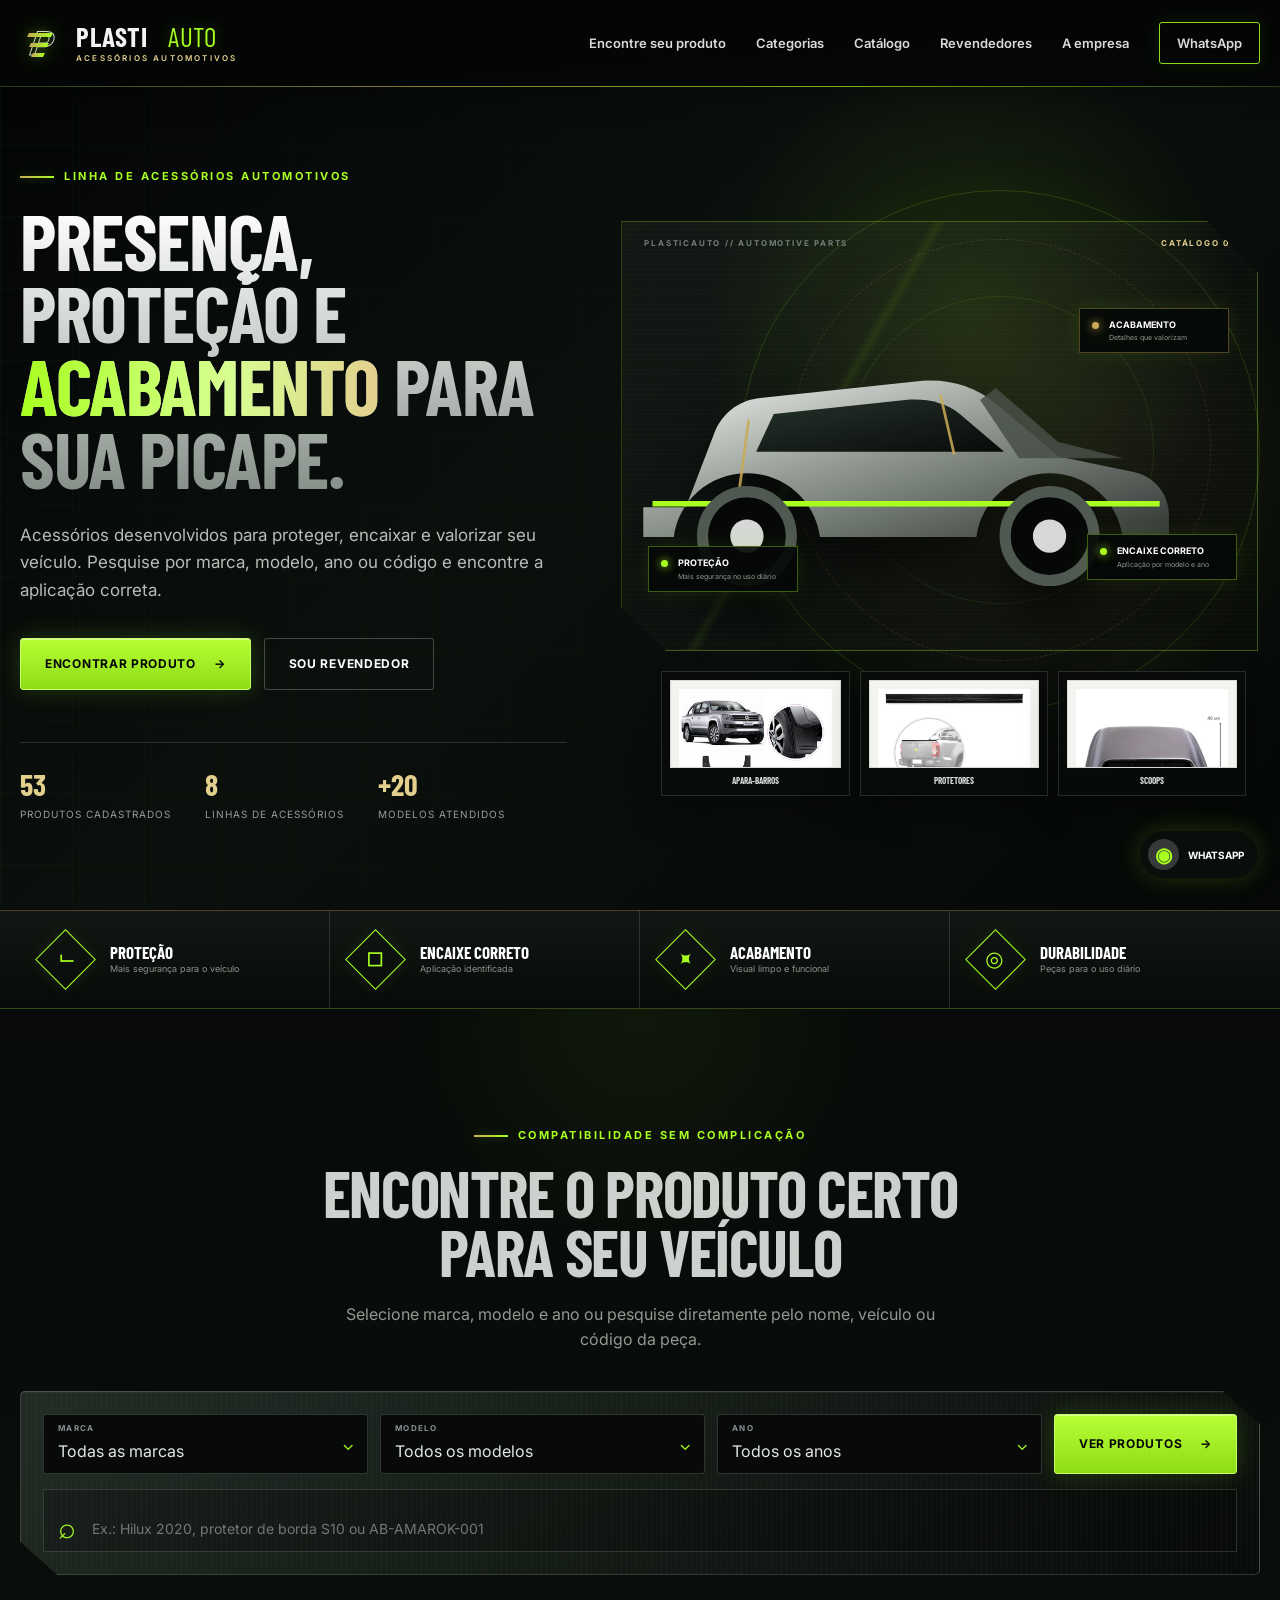
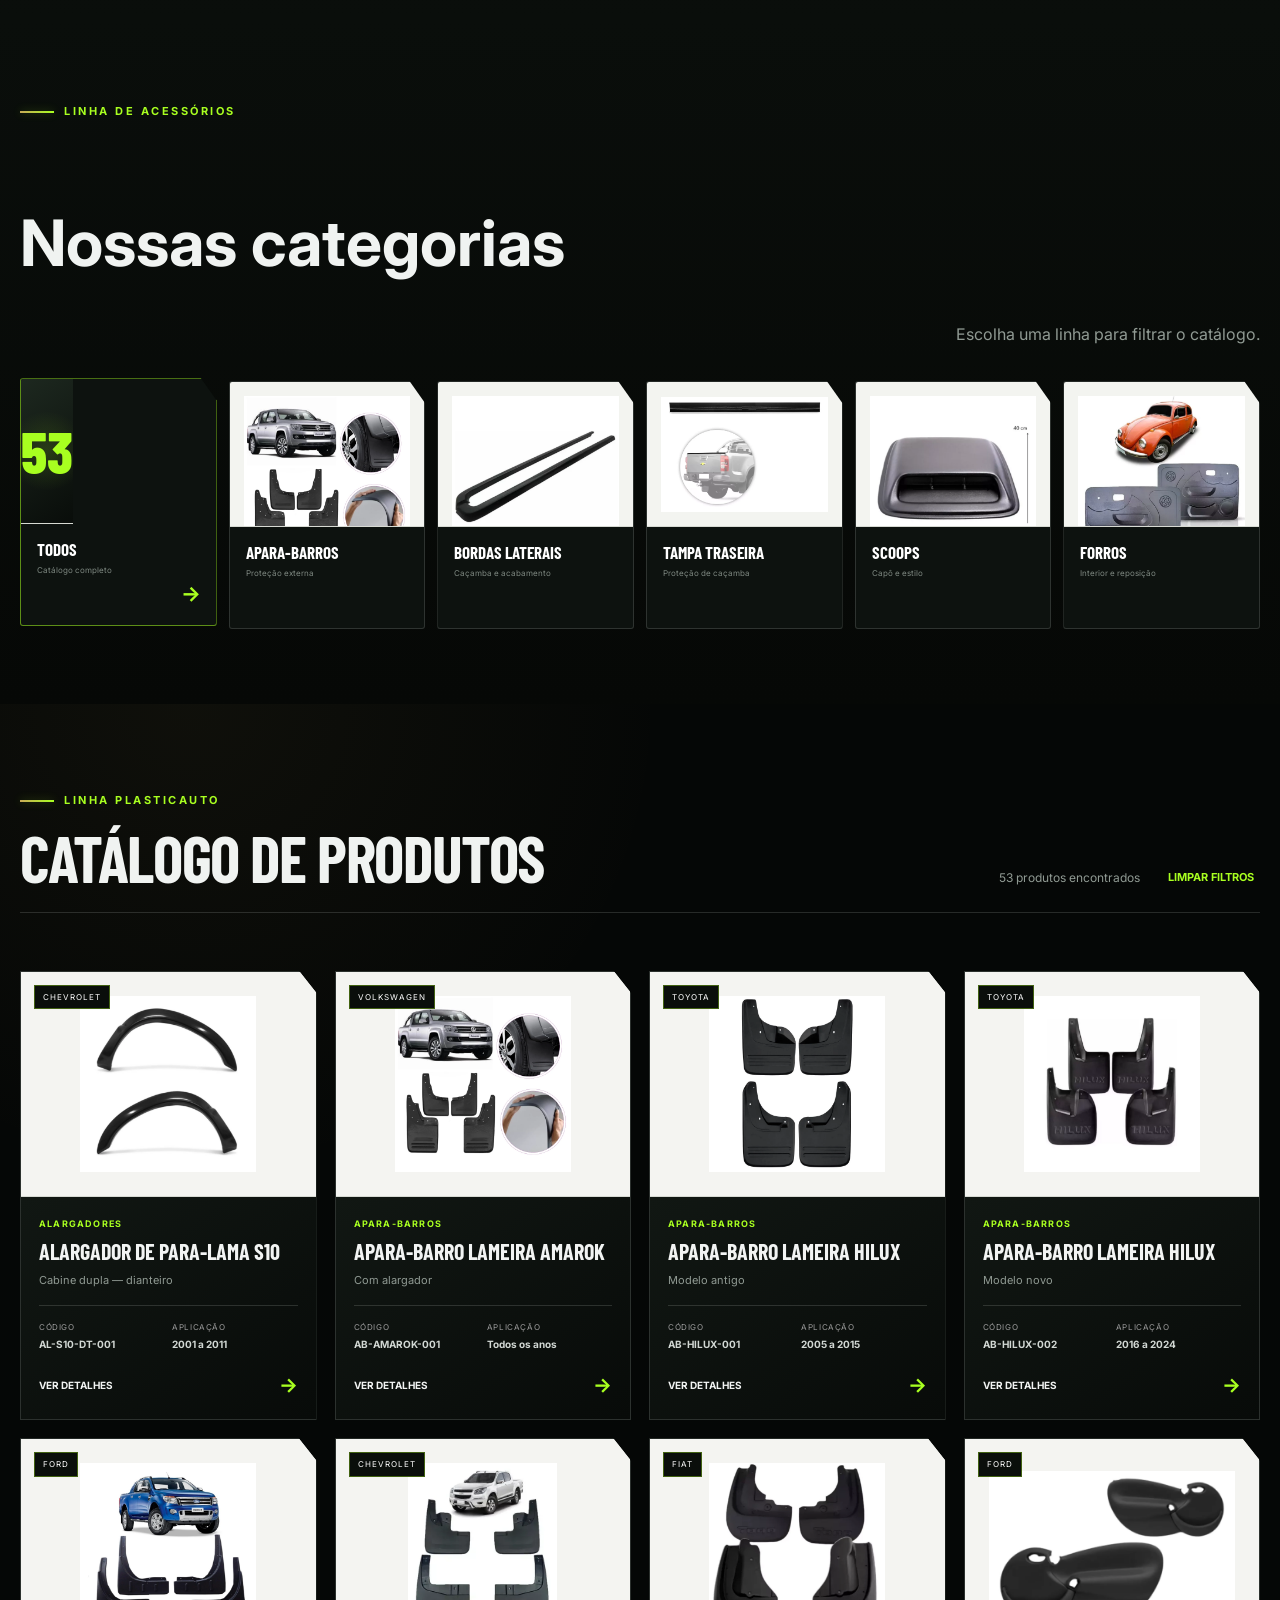
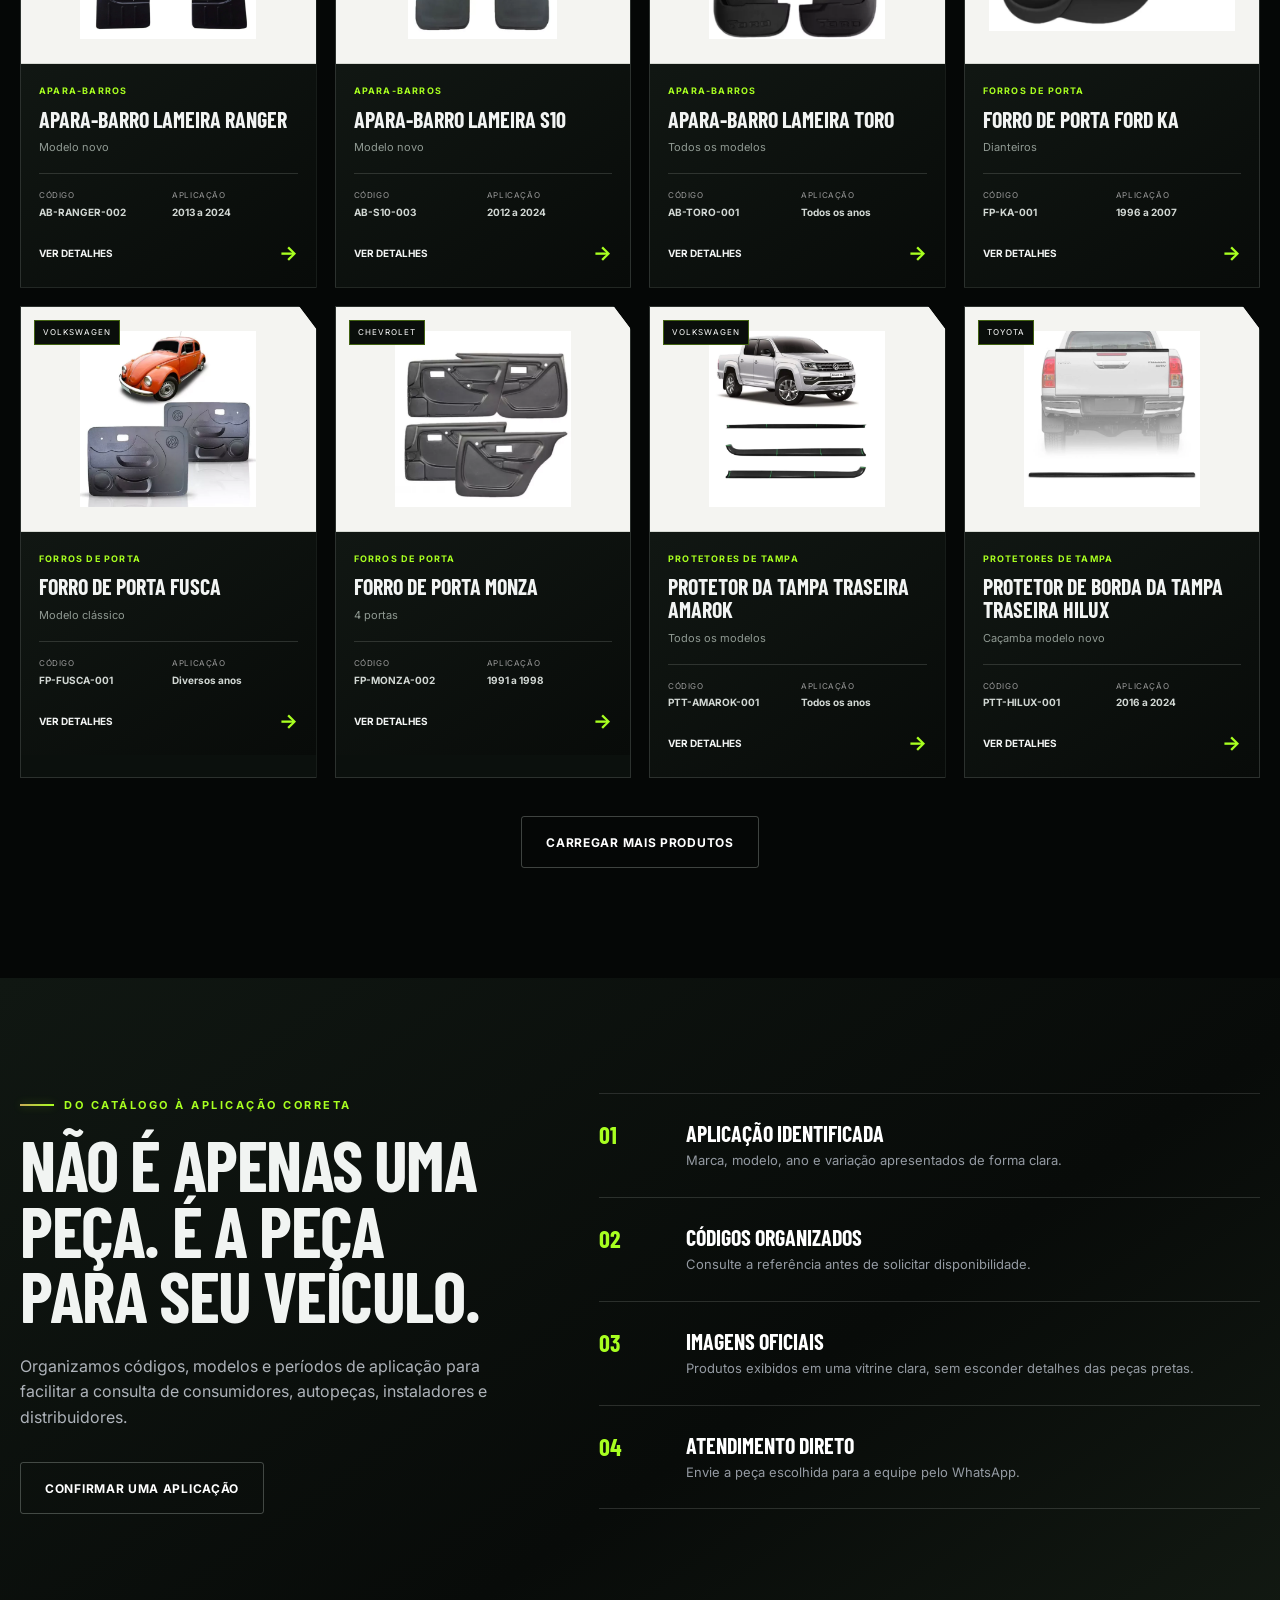
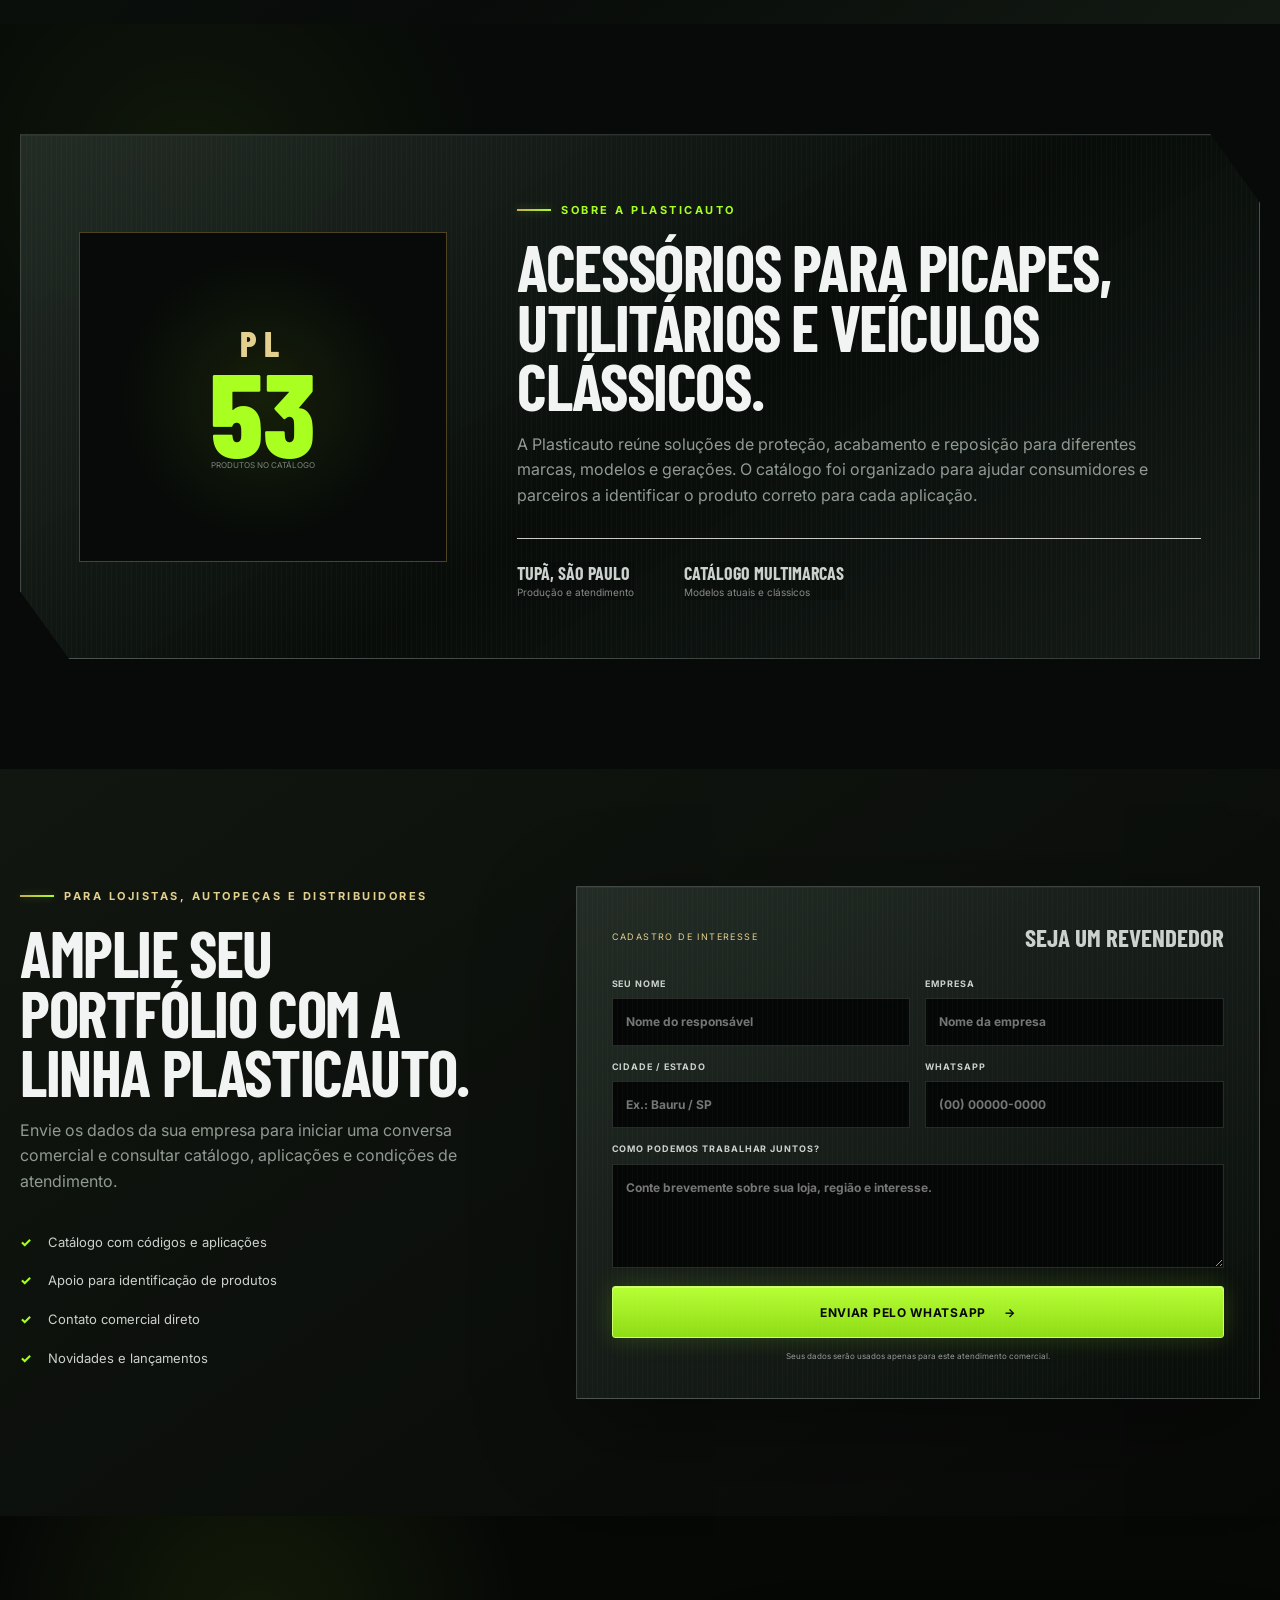
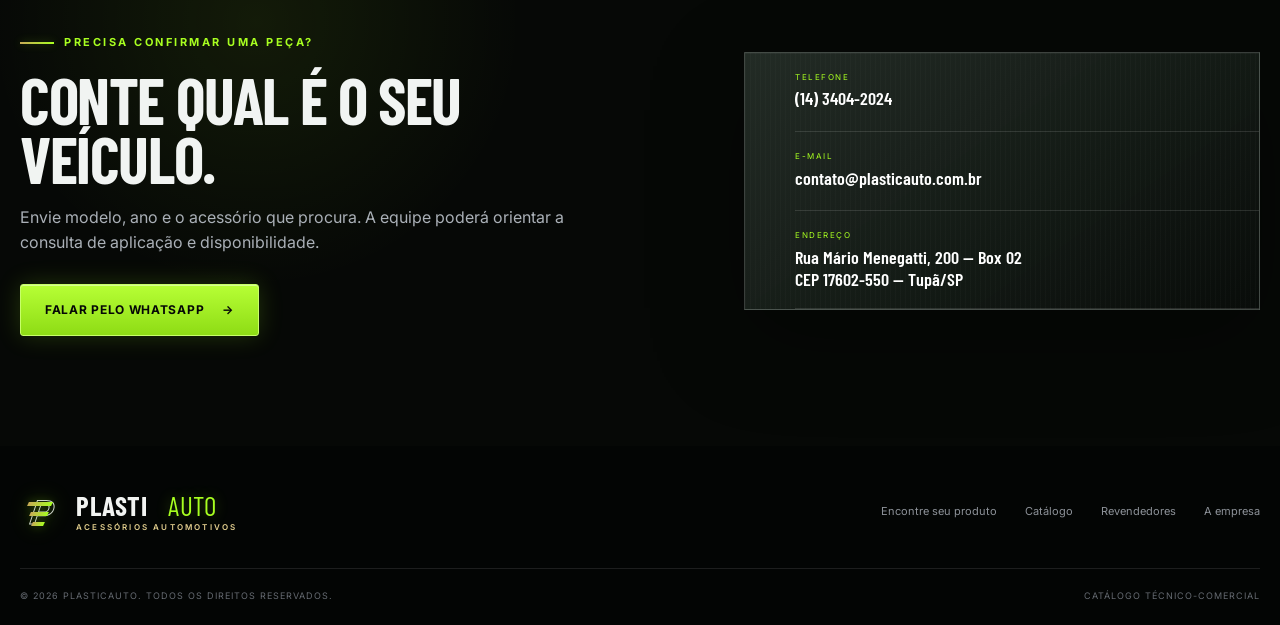
==== commit d82a9901: "Redesenha landing page em metal e neon" ====
--- a/index.html
+++ b/index.html
@@ -4,35 +4,38 @@
   <meta charset="utf-8">
   <meta name="viewport" content="width=device-width, initial-scale=1">
   <title>Plasticauto | Acessórios para picapes e utilitários</title>
-  <meta name="description" content="Encontre acessórios Plasticauto compatíveis com sua picape ou utilitário. Pesquise por marca, modelo, ano, categoria ou código.">
-  <meta name="theme-color" content="#121418">
+  <meta name="description" content="Encontre acessórios Plasticauto por marca, modelo, ano, categoria ou código. Proteção, encaixe e acabamento para picapes e utilitários.">
+  <meta name="theme-color" content="#070a08">
   <meta property="og:title" content="Plasticauto | Acessórios automotivos">
-  <meta property="og:description" content="Proteção, acabamento e aplicação correta para seu veículo.">
+  <meta property="og:description" content="Presença, proteção e acabamento para sua picape.">
   <meta property="og:type" content="website">
   <meta property="og:image" content="assets/images/produtos/ab-amarok-001/principal.webp">
   <link rel="preconnect" href="https://fonts.googleapis.com">
   <link rel="preconnect" href="https://fonts.gstatic.com" crossorigin>
   <link href="https://fonts.googleapis.com/css2?family=Barlow+Condensed:wght@600;700;800&family=Inter:wght@400;500;600;700&display=swap" rel="stylesheet">
-  <link rel="stylesheet" href="assets/css/styles.css">
+  <link rel="stylesheet" href="assets/css/styles.css?v=images-20260802">
+  <link rel="stylesheet" href="assets/css/neon-metal.css?v=20260802">
   <script type="application/ld+json">
   {"@context":"https://schema.org","@type":"Organization","name":"Plasticauto","url":"https://plasticauto.com.br/","email":"contato@plasticauto.com.br","telephone":"+55 14 3404-2024","address":{"@type":"PostalAddress","streetAddress":"Rua Mário Menegatti, 200, Box 02","addressLocality":"Tupã","addressRegion":"SP","postalCode":"17602-550","addressCountry":"BR"}}
   </script>
 </head>
 <body>
   <a class="skip-link" href="#conteudo">Ir para o conteúdo</a>
+
   <header class="site-header" id="topo">
     <div class="container header-inner">
       <a class="brand" href="#topo" aria-label="Plasticauto — início">
-        <span class="brand-mark" aria-hidden="true"><span></span><span></span><span></span></span>
+        <span class="brand-emblem" aria-hidden="true"><i></i><i></i><i></i></span>
         <span class="brand-text"><strong>PLASTI</strong><em>AUTO</em><small>Acessórios automotivos</small></span>
       </a>
       <button class="menu-toggle" aria-expanded="false" aria-controls="main-nav" aria-label="Abrir menu"><span></span><span></span><span></span></button>
       <nav class="main-nav" id="main-nav" aria-label="Navegação principal">
         <a href="#encontre">Encontre seu produto</a>
+        <a href="#categorias">Categorias</a>
         <a href="#catalogo">Catálogo</a>
         <a href="#revendedores">Revendedores</a>
         <a href="#empresa">A empresa</a>
-        <a class="nav-cta" href="#contato">Fale conosco</a>
+        <a class="nav-cta whatsapp-link" data-message="Olá! Gostaria de informações sobre os produtos Plasticauto.">WhatsApp</a>
       </nav>
     </div>
   </header>
@@ -41,68 +44,86 @@
     <section class="hero">
       <div class="hero-grid container">
         <div class="hero-copy reveal">
-          <span class="eyebrow">Fabricados para acompanhar seu veículo</span>
-          <h1>Proteção que <span>encaixa.</span><br>Qualidade que permanece.</h1>
-          <p>Encontre acessórios Plasticauto por marca, modelo e ano. Consulte códigos, aplicações e fale diretamente com nossa equipe.</p>
+          <span class="eyebrow">Linha de acessórios automotivos</span>
+          <h1>Presença, proteção e <span>acabamento</span> para sua picape.</h1>
+          <p>Acessórios desenvolvidos para proteger, encaixar e valorizar seu veículo. Pesquise por marca, modelo, ano ou código e encontre a aplicação correta.</p>
           <div class="hero-actions">
-            <a class="btn btn-primary" href="#encontre">Encontrar meu produto <span>→</span></a>
-            <a class="btn btn-ghost" href="#revendedores">Sou lojista ou revendedor</a>
-          </div>
-          <div class="hero-proof" aria-label="Destaques">
-            <div><strong>53</strong><span>produtos no catálogo</span></div>
+            <a class="btn btn-primary" href="#encontre">Encontrar produto <span>→</span></a>
+            <a class="btn btn-ghost" href="#revendedores">Sou revendedor</a>
+          </div>
+          <div class="hero-proof" aria-label="Destaques do catálogo">
+            <div><strong>53</strong><span>produtos cadastrados</span></div>
             <div><strong>8</strong><span>linhas de acessórios</span></div>
             <div><strong>+20</strong><span>modelos atendidos</span></div>
           </div>
         </div>
-        <div class="hero-visual reveal" aria-label="Ilustração de picape">
-          <div class="industrial-grid"></div>
-          <div class="vehicle-card">
-            <div class="vehicle-topline"><span>PLASTICAUTO</span><b>01</b></div>
+
+        <div class="hero-visual reveal" aria-label="Composição técnica com picape e acessórios Plasticauto">
+          <div class="tech-orbit" aria-hidden="true"></div>
+          <div class="vehicle-stage">
+            <div class="stage-topline"><span>PLASTICAUTO // AUTOMOTIVE PARTS</span><b>CATÁLOGO 01</b></div>
             <svg class="truck" viewBox="0 0 720 350" role="img" aria-label="Silhueta estilizada de uma picape">
-              <defs><linearGradient id="bodyGradient" x1="0" y1="0" x2="1" y2="1"><stop offset="0" stop-color="#f8fafc"/><stop offset="1" stop-color="#aeb5bf"/></linearGradient></defs>
-              <path d="M77 223h46l31-81c8-20 25-34 47-37l170-18c33-4 63 4 87 24l68 57 82 17c22 5 37 24 37 46v24h-50c-5-39-38-69-79-69s-74 30-79 69H268c-5-39-38-69-79-69s-74 30-79 69H77z" fill="url(#bodyGradient)"/>
-              <path d="M218 122l142-15c22-2 42 2 59 15l48 41H199z" fill="#252a31"/>
-              <path d="M483 170h113l-71-18-67-58-17 13z" fill="#454c56" opacity=".8"/>
-              <path d="M86 218h550" stroke="#ff5a1f" stroke-width="7"/>
-              <circle cx="189" cy="254" r="48" fill="#121418" stroke="#5b616b" stroke-width="12"/><circle cx="189" cy="254" r="18" fill="#dce0e5"/>
-              <circle cx="516" cy="254" r="48" fill="#121418" stroke="#5b616b" stroke-width="12"/><circle cx="516" cy="254" r="18" fill="#dce0e5"/>
+              <defs>
+                <linearGradient id="bodyGradientNeon" x1="0" y1="0" x2="1" y2="1"><stop offset="0" stop-color="#f6f7f5"/><stop offset=".46" stop-color="#909891"/><stop offset="1" stop-color="#303632"/></linearGradient>
+                <linearGradient id="glassGradient" x1="0" y1="0" x2="1" y2="1"><stop offset="0" stop-color="#26322c"/><stop offset="1" stop-color="#080b09"/></linearGradient>
+              </defs>
+              <path d="M77 223h46l31-81c8-20 25-34 47-37l170-18c33-4 63 4 87 24l68 57 82 17c22 5 37 24 37 46v24h-50c-5-39-38-69-79-69s-74 30-79 69H268c-5-39-38-69-79-69s-74 30-79 69H77z" fill="url(#bodyGradientNeon)"/>
+              <path d="M218 122l142-15c22-2 42 2 59 15l48 41H199z" fill="url(#glassGradient)"/>
+              <path d="M483 170h113l-71-18-67-58-17 13z" fill="#475048" opacity=".86"/>
+              <path d="M87 219h548" stroke="#a8ff20" stroke-width="6"/>
+              <path d="M398 101l15 65M191 128l-12 89" stroke="#c9aa57" stroke-width="3" opacity=".85"/>
+              <circle cx="189" cy="254" r="48" fill="#060807" stroke="#505852" stroke-width="12"/><circle cx="189" cy="254" r="18" fill="#d5d8d4"/>
+              <circle cx="516" cy="254" r="48" fill="#060807" stroke="#505852" stroke-width="12"/><circle cx="516" cy="254" r="18" fill="#d5d8d4"/>
             </svg>
-            <div class="part-tag tag-one"><i></i><span>Apara-barro</span></div>
-            <div class="part-tag tag-two"><i></i><span>Protetor de borda</span></div>
-            <div class="part-tag tag-three"><i></i><span>Acabamentos</span></div>
-          </div>
-          <div class="hero-stamp"><span>Desde</span><strong>2022</strong><small>Tupã • SP</small></div>
-        </div>
-      </div>
-      <div class="hero-ticker" aria-hidden="true"><div>APARA-BARROS <b>•</b> PROTETORES <b>•</b> FORROS <b>•</b> ALARGADORES <b>•</b> ACABAMENTOS <b>•</b> APARA-BARROS <b>•</b> PROTETORES <b>•</b></div></div>
+            <span class="hero-callout callout-one"><i></i><b>Proteção</b><small>Mais segurança no uso diário</small></span>
+            <span class="hero-callout callout-two"><i></i><b>Encaixe correto</b><small>Aplicação por modelo e ano</small></span>
+            <span class="hero-callout callout-three"><i></i><b>Acabamento</b><small>Detalhes que valorizam</small></span>
+          </div>
+          <div class="hero-product-rail" aria-label="Amostra de produtos oficiais">
+            <figure><span><img src="assets/images/produtos/ab-amarok-001/principal.webp" alt="Apara-barro Plasticauto para Volkswagen Amarok" width="1200" height="1200"></span><figcaption>Apara-barros</figcaption></figure>
+            <figure><span><img src="assets/images/produtos/ptt-s10-001/principal.webp" alt="Protetor de tampa Plasticauto para Chevrolet S10" width="1200" height="826"></span><figcaption>Protetores</figcaption></figure>
+            <figure><span><img src="assets/images/produtos/sc-hilux-001/principal.webp" alt="Scoop de capô Plasticauto para Toyota Hilux" width="1080" height="1080"></span><figcaption>Scoops</figcaption></figure>
+          </div>
+        </div>
+      </div>
+    </section>
+
+    <section class="benefit-ribbon" aria-label="Diferenciais Plasticauto">
+      <div class="container benefit-ribbon-grid">
+        <article><span class="line-icon">✓</span><div><strong>Proteção</strong><small>Mais segurança para o veículo</small></div></article>
+        <article><span class="line-icon">◇</span><div><strong>Encaixe correto</strong><small>Aplicação identificada</small></div></article>
+        <article><span class="line-icon">✦</span><div><strong>Acabamento</strong><small>Visual limpo e funcional</small></div></article>
+        <article><span class="line-icon">◎</span><div><strong>Durabilidade</strong><small>Peças para o uso diário</small></div></article>
+      </div>
     </section>
 
     <section class="finder section" id="encontre">
       <div class="container">
         <div class="section-heading centered reveal">
-          <span class="eyebrow dark">Compatibilidade sem complicação</span>
-          <h2>Qual é o seu veículo?</h2>
-          <p>Selecione as informações abaixo para visualizar somente os produtos com aplicação correspondente.</p>
-        </div>
-        <div class="finder-panel reveal">
+          <span class="eyebrow">Compatibilidade sem complicação</span>
+          <h2>Encontre o produto certo para seu veículo</h2>
+          <p>Selecione marca, modelo e ano ou pesquise diretamente pelo nome, veículo ou código da peça.</p>
+        </div>
+        <div class="finder-panel metal-panel reveal">
           <div class="finder-field"><label for="brandFilter">Marca</label><select id="brandFilter"><option value="">Todas as marcas</option></select></div>
           <div class="finder-field"><label for="modelFilter">Modelo</label><select id="modelFilter" disabled><option value="">Todos os modelos</option></select></div>
           <div class="finder-field"><label for="yearFilter">Ano</label><select id="yearFilter"><option value="">Todos os anos</option></select></div>
-          <button class="btn btn-primary finder-button" id="findButton">Ver compatíveis <span>→</span></button>
-          <div class="finder-search"><span aria-hidden="true">⌕</span><label class="sr-only" for="searchInput">Buscar produto</label><input id="searchInput" type="search" placeholder="Ou busque por veículo, produto ou código — ex.: Hilux 2020"></div>
-        </div>
-      </div>
-    </section>
-
-    <section class="categories section-sm">
+          <button class="btn btn-primary finder-button" id="findButton">Ver produtos <span>→</span></button>
+          <div class="finder-search"><span aria-hidden="true">⌕</span><label class="sr-only" for="searchInput">Buscar produto</label><input id="searchInput" type="search" placeholder="Ex.: Hilux 2020, protetor de borda S10 ou AB-AMAROK-001"></div>
+        </div>
+      </div>
+    </section>
+
+    <section class="categories section-sm" id="categorias">
       <div class="container">
+        <div class="section-kicker-row reveal"><div><span class="eyebrow">Linha de acessórios</span><h2>Nossas categorias</h2></div><p>Escolha uma linha para filtrar o catálogo.</p></div>
         <div class="category-grid reveal" id="categoryGrid">
-          <button class="category-card active" data-category="all"><span class="category-icon">ALL</span><strong>Todos</strong><small>Catálogo completo</small></button>
-          <button class="category-card" data-category="apara-barro"><span class="category-icon">AB</span><strong>Apara-barros</strong><small>Proteção externa</small></button>
-          <button class="category-card" data-category="borda-lateral"><span class="category-icon">BL</span><strong>Bordas laterais</strong><small>Caçamba e acabamento</small></button>
-          <button class="category-card" data-category="tampa-traseira"><span class="category-icon">TT</span><strong>Tampa traseira</strong><small>Proteção de caçamba</small></button>
-          <button class="category-card" data-category="scoop"><span class="category-icon">SC</span><strong>Scoops</strong><small>Capô e estilo</small></button>
-          <button class="category-card" data-category="forro-porta"><span class="category-icon">FP</span><strong>Forros</strong><small>Interior e reposição</small></button>
+          <button class="category-card active" data-category="all"><span class="category-media category-all"><i>53</i></span><span class="category-copy"><strong>Todos</strong><small>Catálogo completo</small></span><b>→</b></button>
+          <button class="category-card" data-category="apara-barro"><span class="category-media"><img src="assets/images/produtos/ab-amarok-001/principal.webp" alt="" loading="lazy"></span><span class="category-copy"><strong>Apara-barros</strong><small>Proteção externa</small></span><b>→</b></button>
+          <button class="category-card" data-category="borda-lateral"><span class="category-media"><img src="assets/images/produtos/pbl-hilux-002/principal.webp" alt="" loading="lazy"></span><span class="category-copy"><strong>Bordas laterais</strong><small>Caçamba e acabamento</small></span><b>→</b></button>
+          <button class="category-card" data-category="tampa-traseira"><span class="category-media"><img src="assets/images/produtos/ptt-s10-001/principal.webp" alt="" loading="lazy"></span><span class="category-copy"><strong>Tampa traseira</strong><small>Proteção de caçamba</small></span><b>→</b></button>
+          <button class="category-card" data-category="scoop"><span class="category-media"><img src="assets/images/produtos/sc-hilux-001/principal.webp" alt="" loading="lazy"></span><span class="category-copy"><strong>Scoops</strong><small>Capô e estilo</small></span><b>→</b></button>
+          <button class="category-card" data-category="forro-porta"><span class="category-media"><img src="assets/images/produtos/fp-fusca-001/principal.webp" alt="" loading="lazy"></span><span class="category-copy"><strong>Forros</strong><small>Interior e reposição</small></span><b>→</b></button>
         </div>
       </div>
     </section>
@@ -110,68 +131,76 @@
     <section class="catalog section" id="catalogo">
       <div class="container">
         <div class="catalog-head reveal">
-          <div><span class="eyebrow dark">Linha Plasticauto</span><h2>Catálogo de produtos</h2></div>
+          <div><span class="eyebrow">Linha Plasticauto</span><h2>Catálogo de produtos</h2></div>
           <div class="catalog-meta"><span id="resultCount">Carregando produtos…</span><button id="clearFilters" class="text-button">Limpar filtros</button></div>
         </div>
         <div class="active-filters" id="activeFilters" aria-live="polite"></div>
         <div class="product-grid" id="productGrid" aria-live="polite"></div>
-        <div class="catalog-empty" id="catalogEmpty" hidden><span>!</span><h3>Nenhum produto encontrado</h3><p>Tente remover algum filtro ou fale com nossa equipe para confirmar a aplicação.</p><button class="btn btn-dark" id="emptyReset">Ver catálogo completo</button></div>
+        <div class="catalog-empty" id="catalogEmpty" hidden><span>!</span><h3>Nenhum produto encontrado</h3><p>Tente remover algum filtro ou fale com nossa equipe para confirmar a aplicação.</p><button class="btn btn-ghost" id="emptyReset">Ver catálogo completo</button></div>
         <div class="catalog-more"><button class="btn btn-outline" id="loadMore">Carregar mais produtos</button></div>
       </div>
     </section>
 
-    <section class="why section dark-section">
-      <div class="container">
-        <div class="why-grid">
-          <div class="why-copy reveal"><span class="eyebrow">Do catálogo à aplicação correta</span><h2>Não é só uma peça.<br>É a peça para o seu veículo.</h2><p>Organizamos códigos, modelos e períodos de aplicação para tornar a consulta mais simples para consumidores, autopeças e distribuidores.</p><a class="btn btn-light" href="#contato">Confirmar uma aplicação</a></div>
-          <div class="benefit-list reveal">
-            <article><span>01</span><div><h3>Aplicação identificada</h3><p>Marca, modelo, ano e versão apresentados de forma clara.</p></div></article>
-            <article><span>02</span><div><h3>Códigos organizados</h3><p>Consulte a referência antes de solicitar disponibilidade.</p></div></article>
-            <article><span>03</span><div><h3>Atendimento direto</h3><p>Envie o produto escolhido para a equipe pelo WhatsApp.</p></div></article>
-            <article><span>04</span><div><h3>Catálogo responsivo</h3><p>Pesquisa rápida no celular, no balcão ou na oficina.</p></div></article>
-          </div>
-        </div>
+    <section class="why section">
+      <div class="container why-grid">
+        <div class="why-copy reveal">
+          <span class="eyebrow">Do catálogo à aplicação correta</span>
+          <h2>Não é apenas uma peça. É a peça para seu veículo.</h2>
+          <p>Organizamos códigos, modelos e períodos de aplicação para facilitar a consulta de consumidores, autopeças, instaladores e distribuidores.</p>
+          <a class="btn btn-outline" href="#contato">Confirmar uma aplicação</a>
+        </div>
+        <div class="benefit-list reveal">
+          <article><span>01</span><div><h3>Aplicação identificada</h3><p>Marca, modelo, ano e variação apresentados de forma clara.</p></div></article>
+          <article><span>02</span><div><h3>Códigos organizados</h3><p>Consulte a referência antes de solicitar disponibilidade.</p></div></article>
+          <article><span>03</span><div><h3>Imagens oficiais</h3><p>Produtos exibidos em uma vitrine clara, sem esconder detalhes das peças pretas.</p></div></article>
+          <article><span>04</span><div><h3>Atendimento direto</h3><p>Envie a peça escolhida para a equipe pelo WhatsApp.</p></div></article>
+        </div>
+      </div>
+    </section>
+
+    <section class="company section" id="empresa">
+      <div class="container company-panel metal-panel">
+        <div class="company-visual reveal" aria-hidden="true"><span>PL</span><strong>53</strong><small>produtos no catálogo</small></div>
+        <div class="company-copy reveal"><span class="eyebrow">Sobre a Plasticauto</span><h2>Acessórios para picapes, utilitários e veículos clássicos.</h2><p>A Plasticauto reúne soluções de proteção, acabamento e reposição para diferentes marcas, modelos e gerações. O catálogo foi organizado para ajudar consumidores e parceiros a identificar o produto correto para cada aplicação.</p><div class="company-data"><div><strong>Tupã, São Paulo</strong><span>Produção e atendimento</span></div><div><strong>Catálogo multimarcas</strong><span>Modelos atuais e clássicos</span></div></div></div>
       </div>
     </section>
 
     <section class="reseller section" id="revendedores">
       <div class="container reseller-grid">
-        <div class="reseller-copy reveal"><span class="eyebrow dark">Para lojistas, autopeças e distribuidores</span><h2>Leve a linha Plasticauto para seus clientes.</h2><p>Envie os dados da sua empresa para iniciar uma conversa comercial e consultar catálogo, aplicações e condições de atendimento.</p><ul class="check-list"><li>Catálogo com códigos e aplicações</li><li>Apoio para identificação de produtos</li><li>Contato comercial direto</li><li>Novidades e lançamentos</li></ul></div>
-        <form class="reseller-form reveal" id="resellerForm">
+        <div class="reseller-copy reveal">
+          <span class="eyebrow gold">Para lojistas, autopeças e distribuidores</span>
+          <h2>Amplie seu portfólio com a linha Plasticauto.</h2>
+          <p>Envie os dados da sua empresa para iniciar uma conversa comercial e consultar catálogo, aplicações e condições de atendimento.</p>
+          <ul class="check-list"><li>Catálogo com códigos e aplicações</li><li>Apoio para identificação de produtos</li><li>Contato comercial direto</li><li>Novidades e lançamentos</li></ul>
+        </div>
+        <form class="reseller-form metal-panel reveal" id="resellerForm">
           <div class="form-head"><span>Cadastro de interesse</span><strong>Seja um revendedor</strong></div>
           <div class="form-row"><label>Seu nome<input name="nome" required placeholder="Nome do responsável"></label><label>Empresa<input name="empresa" required placeholder="Nome da empresa"></label></div>
           <div class="form-row"><label>Cidade / Estado<input name="local" required placeholder="Ex.: Bauru / SP"></label><label>WhatsApp<input name="telefone" required placeholder="(00) 00000-0000"></label></div>
           <label>Como podemos trabalhar juntos?<textarea name="mensagem" rows="4" placeholder="Conte brevemente sobre sua loja, região e interesse."></textarea></label>
           <button class="btn btn-primary" type="submit">Enviar pelo WhatsApp <span>→</span></button>
-          <small>Ao continuar, seus dados serão usados apenas para este atendimento comercial.</small>
+          <small>Seus dados serão usados apenas para este atendimento comercial.</small>
         </form>
       </div>
     </section>
 
-    <section class="company section-sm" id="empresa">
-      <div class="container company-grid">
-        <div class="company-visual reveal"><div class="company-number">PL<span>02</span></div><div class="company-label">INDÚSTRIA<br>BRASILEIRA</div></div>
-        <div class="company-copy reveal"><span class="eyebrow dark">Sobre a Plasticauto</span><h2>Acessórios para picapes, utilitários e clássicos.</h2><p>A Plasticauto reúne soluções de proteção, acabamento e reposição para diferentes marcas, modelos e gerações. Nosso objetivo é ajudar consumidores e parceiros a identificar o produto correto para cada aplicação.</p><div class="company-data"><div><strong>Tupã, São Paulo</strong><span>Produção e atendimento</span></div><div><strong>Catálogo multimarcas</strong><span>Modelos atuais e clássicos</span></div></div></div>
-      </div>
-    </section>
-
-    <section class="contact section dark-section" id="contato">
+    <section class="contact section" id="contato">
       <div class="container contact-grid">
         <div class="contact-copy reveal"><span class="eyebrow">Precisa confirmar uma peça?</span><h2>Conte qual é o seu veículo.</h2><p>Envie modelo, ano e o acessório que procura. A equipe poderá orientar a consulta de aplicação e disponibilidade.</p><a class="btn btn-primary whatsapp-link" data-message="Olá! Gostaria de verificar um produto Plasticauto para meu veículo.">Falar pelo WhatsApp <span>→</span></a></div>
-        <address class="contact-card reveal">
-          <div><span>Telefone</span><a href="tel:+551434042024">(14) 3404-2024</a></div>
-          <div><span>E-mail</span><a href="mailto:contato@plasticauto.com.br">contato@plasticauto.com.br</a></div>
-          <div><span>Endereço</span><p>Rua Mário Menegatti, 200 — Box 02<br>CEP 17602-550 — Tupã/SP</p></div>
-        </address>
+        <address class="contact-card metal-panel reveal"><div><span>Telefone</span><a href="tel:+551434042024">(14) 3404-2024</a></div><div><span>E-mail</span><a href="mailto:contato@plasticauto.com.br">contato@plasticauto.com.br</a></div><div><span>Endereço</span><p>Rua Mário Menegatti, 200 — Box 02<br>CEP 17602-550 — Tupã/SP</p></div></address>
       </div>
     </section>
   </main>
 
   <footer class="site-footer">
-    <div class="container footer-top"><a class="brand footer-brand" href="#topo"><span class="brand-mark"><span></span><span></span><span></span></span><span class="brand-text"><strong>PLASTI</strong><em>AUTO</em><small>Acessórios automotivos</small></span></a><div class="footer-links"><a href="#encontre">Encontre seu produto</a><a href="#catalogo">Catálogo</a><a href="#revendedores">Revendedores</a><a href="#empresa">A empresa</a></div></div>
+    <div class="container footer-top">
+      <a class="brand footer-brand" href="#topo"><span class="brand-emblem" aria-hidden="true"><i></i><i></i><i></i></span><span class="brand-text"><strong>PLASTI</strong><em>AUTO</em><small>Acessórios automotivos</small></span></a>
+      <div class="footer-links"><a href="#encontre">Encontre seu produto</a><a href="#catalogo">Catálogo</a><a href="#revendedores">Revendedores</a><a href="#empresa">A empresa</a></div>
+    </div>
     <div class="container footer-bottom"><span>© 2026 Plasticauto. Todos os direitos reservados.</span><span>Catálogo técnico-comercial</span></div>
   </footer>
-  <a class="floating-whatsapp whatsapp-link" data-message="Olá! Gostaria de informações sobre os produtos Plasticauto." aria-label="Falar com a Plasticauto pelo WhatsApp"><span>◔</span><b>WhatsApp</b></a>
-  <script src="assets/js/app.js" defer></script>
+
+  <a class="floating-whatsapp whatsapp-link" data-message="Olá! Gostaria de informações sobre os produtos Plasticauto." aria-label="Falar com a Plasticauto pelo WhatsApp"><span>◉</span><b>WhatsApp</b></a>
+  <script src="assets/js/app.js?v=images-20260802" defer></script>
 </body>
 </html>
--- a/assets/css/neon-metal.css
+++ b/assets/css/neon-metal.css
@@ -0,0 +1 @@
+:root{--ink:#070a08;--ink-2:#111713;--paper:#070a08;--white:#fff;--muted:#909a93;--line:rgba(215,225,218,.16);--orange:#a8ff20;--orange-dark:#7fc717;--lime:#a8ff20;--gold:#c9aa57;--gold-light:#e3cf8e;--stage:#f3f4f0;--max:1240px;--shadow:0 28px 90px rgba(0,0,0,.35)}body{color:#cbd1cc;background:#050706}body:before{content:"";position:fixed;inset:0;z-index:-1;background:radial-gradient(circle at 80% 8%,rgba(168,255,32,.06),transparent 28%),linear-gradient(90deg,rgba(168,255,32,.018) 1px,transparent 1px),linear-gradient(rgba(168,255,32,.018) 1px,transparent 1px);background-size:auto,72px 72px,72px 72px}.site-header{position:fixed;background:linear-gradient(180deg,rgba(4,6,5,.98),rgba(4,6,5,.9));border-bottom:1px solid rgba(168,255,32,.22);box-shadow:0 8px 30px rgba(0,0,0,.25);backdrop-filter:blur(14px)}.site-header:after{content:"";position:absolute;left:0;right:0;bottom:-1px;height:1px;background:linear-gradient(90deg,transparent,var(--gold),var(--orange),transparent);opacity:.6}.site-header.solid{position:relative}.brand-mark{display:none}.brand-emblem{position:relative;width:44px;height:42px;display:block;filter:drop-shadow(0 0 10px rgba(168,255,32,.22))}.brand-emblem:before{content:"P";position:absolute;inset:0;display:grid;place-items:center;font:italic 800 34px/1 "Barlow Condensed",sans-serif;color:transparent;-webkit-text-stroke:1px #d2d6d3;transform:skew(-8deg)}.brand-emblem i{position:absolute;height:4px;background:linear-gradient(90deg,var(--gold),var(--orange));transform:skew(-25deg);box-shadow:0 0 9px rgba(168,255,32,.25)}.brand-emblem i:nth-child(1){width:24px;left:8px;top:11px}.brand-emblem i:nth-child(2){width:18px;left:10px;top:21px}.brand-emblem i:nth-child(3){width:12px;left:12px;top:31px}.brand-text{font-size:27px}.brand-text strong{color:#f2f4f2}.brand-text em{color:var(--orange);text-shadow:0 0 14px rgba(168,255,32,.3)}.brand-text small{color:var(--gold-light)}.main-nav a:hover{color:var(--orange)}.main-nav .nav-cta{border-color:var(--orange);box-shadow:0 0 16px rgba(168,255,32,.1)}.main-nav .nav-cta:hover{background:var(--orange);color:#050706}.eyebrow{color:var(--orange)}.eyebrow:before{background:linear-gradient(90deg,var(--gold),var(--orange));box-shadow:0 0 8px rgba(168,255,32,.3)}.eyebrow.gold{color:var(--gold-light)}.btn-primary{background:linear-gradient(180deg,#b7ff35,#8edc15);color:#050706;border-color:#c7ff69;box-shadow:0 0 25px rgba(168,255,32,.18),inset 0 1px 0 rgba(255,255,255,.45)}.btn-primary:hover{background:var(--orange);box-shadow:0 0 35px rgba(168,255,32,.32)}.btn-ghost,.btn-outline{border-color:rgba(211,222,214,.28);color:#fff}.btn-ghost:hover,.btn-outline:hover{border-color:var(--orange);color:var(--orange);box-shadow:0 0 20px rgba(168,255,32,.1)}.text-button{color:var(--orange)}.metal-panel{position:relative;background:linear-gradient(145deg,rgba(38,48,41,.88),rgba(9,13,10,.97) 54%,rgba(22,29,24,.88));border:1px solid rgba(215,225,218,.23);box-shadow:var(--shadow),inset 0 1px 0 rgba(255,255,255,.04)}.metal-panel:before{content:"";position:absolute;inset:0;pointer-events:none;background:repeating-linear-gradient(90deg,rgba(255,255,255,.018) 0,rgba(255,255,255,.018) 1px,transparent 1px,transparent 5px)}.hero{min-height:900px;padding:160px 0 88px;background:radial-gradient(circle at 76% 34%,rgba(168,255,32,.115),transparent 23%),radial-gradient(circle at 82% 54%,rgba(201,170,87,.09),transparent 25%),linear-gradient(135deg,#030504,#0b100d 47%,#050806)}.hero:before{background:linear-gradient(90deg,rgba(168,255,32,.028) 1px,transparent 1px),linear-gradient(rgba(168,255,32,.028) 1px,transparent 1px);background-size:72px 72px}.hero-grid{grid-template-columns:.96fr 1.12fr;gap:54px}.hero h1{font-size:clamp(58px,6.1vw,91px);background:linear-gradient(180deg,#fff,#cbd0cc 48%,#858e88);-webkit-background-clip:text;background-clip:text;color:transparent}.hero h1 span{background:linear-gradient(90deg,var(--orange),#d7ff91 58%,var(--gold-light));-webkit-background-clip:text;background-clip:text;color:transparent}.hero-copy>p{color:#b5beb8}.hero-proof{border-top-color:rgba(215,225,218,.16)}.hero-proof strong{color:var(--gold-light)}.hero-visual{min-height:610px}.industrial-grid,.vehicle-card,.hero-stamp,.hero-ticker{display:none}.tech-orbit{position:absolute;width:520px;height:520px;right:0;top:4px;border:1px solid rgba(168,255,32,.17);border-radius:50%;box-shadow:inset 0 0 80px rgba(168,255,32,.025),0 0 70px rgba(168,255,32,.035)}.tech-orbit:before,.tech-orbit:after{content:"";position:absolute;border-radius:50%;inset:48px;border:1px dashed rgba(201,170,87,.16)}.tech-orbit:after{inset:105px;border-style:solid;border-color:rgba(168,255,32,.1)}.vehicle-stage{position:absolute;left:0;right:2px;top:35px;height:430px;border:1px solid rgba(168,255,32,.3);background:linear-gradient(145deg,rgba(255,255,255,.035),rgba(0,0,0,.12));box-shadow:0 40px 100px rgba(0,0,0,.46),inset 0 0 40px rgba(168,255,32,.025);overflow:hidden;clip-path:polygon(0 0,92% 0,100% 12%,100% 100%,7% 100%,0 90%)}.vehicle-stage:before{content:"";position:absolute;inset:0;background:linear-gradient(120deg,transparent 35%,rgba(168,255,32,.07) 36%,transparent 37%),repeating-linear-gradient(0deg,rgba(255,255,255,.018),rgba(255,255,255,.018) 1px,transparent 1px,transparent 5px)}.stage-topline{position:relative;z-index:3;display:flex;justify-content:space-between;padding:16px 22px;font:700 8px Inter,sans-serif;letter-spacing:1.8px;color:#747e78}.stage-topline b{color:var(--gold-light)}.truck{position:absolute;width:105%;left:-8%;bottom:25px;filter:drop-shadow(0 32px 24px rgba(0,0,0,.55))}.hero-callout{position:absolute;z-index:4;display:grid;grid-template-columns:9px auto;column-gap:8px;min-width:150px;padding:9px 12px;background:rgba(5,8,6,.9);border:1px solid rgba(168,255,32,.34);box-shadow:0 0 22px rgba(168,255,32,.09)}.hero-callout i{grid-row:1/3;width:7px;height:7px;margin-top:4px;border-radius:50%;background:var(--orange);box-shadow:0 0 10px var(--orange)}.hero-callout b{font-size:9px;text-transform:uppercase;color:#fff}.hero-callout small{font-size:7px;color:#8d9790}.callout-one{left:26px;bottom:58px}.callout-two{right:20px;bottom:70px}.callout-three{right:28px;top:86px;border-color:rgba(201,170,87,.38)}.callout-three i{background:var(--gold);box-shadow:0 0 10px var(--gold)}.hero-product-rail{position:absolute;z-index:5;left:40px;right:14px;bottom:0;display:grid;grid-template-columns:repeat(3,1fr);gap:10px}.hero-product-rail figure{margin:0;padding:8px;background:rgba(8,11,9,.94);border:1px solid rgba(215,225,218,.16);box-shadow:0 15px 32px rgba(0,0,0,.33)}.hero-product-rail figure span{height:88px;display:grid;place-items:center;background:var(--stage);border:1px solid #d7dad3;overflow:hidden}.hero-product-rail img{width:100%;height:100%;object-fit:contain;padding:8px}.hero-product-rail figcaption{padding:7px 2px 1px;text-align:center;font:700 9px "Barlow Condensed",sans-serif;text-transform:uppercase;color:#d8ddd9}.benefit-ribbon{background:linear-gradient(180deg,#111712,#080b09);border-top:1px solid rgba(201,170,87,.35);border-bottom:1px solid rgba(168,255,32,.22)}.benefit-ribbon-grid{display:grid;grid-template-columns:repeat(4,1fr)}.benefit-ribbon article{display:grid;grid-template-columns:52px 1fr;align-items:center;gap:14px;padding:27px 24px;border-right:1px solid rgba(215,225,218,.16)}.benefit-ribbon article:last-child{border-right:0}.line-icon{display:grid;place-items:center;width:43px;height:43px;border:1px solid var(--orange);color:var(--orange);font-size:21px;box-shadow:0 0 16px rgba(168,255,32,.08);transform:rotate(45deg)}.benefit-ribbon strong{display:block;font:700 17px "Barlow Condensed",sans-serif;text-transform:uppercase;color:#fff}.benefit-ribbon small{display:block;color:#89938d;font-size:9px}.finder{background:radial-gradient(circle at 50% 0,rgba(168,255,32,.06),transparent 28%),linear-gradient(#070a08,#0a0e0b)}.finder-panel{background:linear-gradient(145deg,rgba(38,48,41,.88),rgba(9,13,10,.97));border:1px solid rgba(215,225,218,.23);clip-path:polygon(0 0,97% 0,100% 18%,100% 100%,3% 100%,0 82%)}.finder-field select{background:#070a08;color:#e4e7e5;border-color:rgba(205,217,209,.2)}.finder-field select:focus{border-color:var(--orange);box-shadow:0 0 0 2px rgba(168,255,32,.08)}.finder-field:after,.finder-search span{color:var(--orange)}.finder-search{border:1px solid rgba(215,225,218,.16);background:rgba(0,0,0,.25)}.finder-search input{color:#eef2ef}.categories{background:linear-gradient(#0a0e0b,#060806)}.section-kicker-row{display:flex;align-items:end;justify-content:space-between;gap:50px;margin-bottom:34px}.section-kicker-row h2{font-size:clamp(45px,5vw,67px);color:#f0f3f1}.section-kicker-row p{max-width:320px;margin:0;color:var(--muted)}.category-grid{gap:12px}.category-card{min-height:248px;padding:0;border:1px solid rgba(215,225,218,.16);background:#0d120f;color:#fff;overflow:hidden;clip-path:polygon(0 0,92% 0,100% 9%,100% 100%,0 100%)}.category-card:hover,.category-card.active{background:#0d120f;border-color:rgba(168,255,32,.52);box-shadow:0 18px 50px rgba(0,0,0,.35),0 0 25px rgba(168,255,32,.08)}.category-media{height:145px;display:grid;place-items:center;background:var(--stage);border-bottom:1px solid #d7dad3;overflow:hidden}.category-media img{width:100%;height:100%;object-fit:contain;padding:14px}.category-all{background:radial-gradient(circle,rgba(168,255,32,.15),transparent 52%),linear-gradient(145deg,#1d281f,#090d0a)}.category-all i{font:800 58px "Barlow Condensed",sans-serif;color:var(--orange);font-style:normal}.category-copy{padding:17px 16px 14px;display:grid}.category-copy strong{font:700 17px/1 "Barlow Condensed",sans-serif;text-transform:uppercase}.category-copy small{font-size:8px;color:#7f8982;margin-top:6px}.category-card>b{position:absolute;right:15px;bottom:15px;color:var(--orange);font-size:21px}.catalog{background:radial-gradient(circle at 15% 0,rgba(201,170,87,.05),transparent 22%),#050706}.catalog-head{border-bottom-color:rgba(215,225,218,.16)}.catalog-head h2{color:#f0f3f1}.filter-chip{border:1px solid rgba(168,255,32,.25);background:rgba(168,255,32,.06);color:#c7d0c9}.product-card{border-color:rgba(215,225,218,.16);background:#0b100d;min-height:445px;clip-path:polygon(0 0,94% 0,100% 5%,100% 100%,0 100%)}.product-card:hover{border-color:rgba(168,255,32,.48);box-shadow:0 23px 55px rgba(0,0,0,.46),0 0 24px rgba(168,255,32,.07)}.product-visual{height:225px;background:radial-gradient(circle at 50% 45%,#fff,#f0f1ed 55%,#e1e4dd);border-bottom:1px solid #d7dad3}.product-visual.has-image .product-image{padding:24px}.product-badge{background:#0a0e0b;border:1px solid rgba(168,255,32,.35)}.product-badge.warning{background:#332a0f;border-color:var(--gold);color:var(--gold-light)}.product-body{background:linear-gradient(145deg,#111713,#080b09)}.product-kicker,.product-link b{color:var(--orange)}.product-card h3,.product-link{color:#f2f4f3}.product-specs{border-top-color:rgba(215,225,218,.16)}.product-specs strong{color:#d2d8d4}.product-shape:after{background:var(--orange);box-shadow:0 0 10px rgba(168,255,32,.35)}.why{background:linear-gradient(145deg,#101712,#080b09 62%,#121912)}.why h2,.company h2,.reseller h2,.contact h2{color:#f1f4f2}.benefit-list article{border-color:rgba(215,225,218,.16)}.benefit-list article>span{border-color:rgba(168,255,32,.34);color:var(--orange)}.benefit-list h3{color:#fff}.company{background:radial-gradient(circle at 15% 20%,rgba(168,255,32,.055),transparent 24%),#070a08}.company-panel{display:grid;grid-template-columns:.7fr 1.3fr;gap:70px;align-items:center;padding:58px;overflow:hidden;clip-path:polygon(0 0,96% 0,100% 13%,100% 100%,4% 100%,0 87%)}.company-visual{min-height:290px;display:flex;flex-direction:column;align-items:center;justify-content:center;border:1px solid rgba(201,170,87,.36);background:radial-gradient(circle,rgba(168,255,32,.09),transparent 58%),#070a08}.company-visual span{font:800 35px "Barlow Condensed",sans-serif;color:var(--gold-light);letter-spacing:7px}.company-visual strong{font:800 118px/.8 "Barlow Condensed",sans-serif;color:var(--orange)}.company-visual small{font-size:8px;text-transform:uppercase;color:#79847c}.company-data div{border-color:rgba(215,225,218,.16);background:rgba(0,0,0,.18)}.reseller{background:linear-gradient(145deg,#111610,#070907)}.check-list li{border-color:rgba(215,225,218,.16)}.check-list li:before{color:var(--orange)}.reseller-form{background:linear-gradient(145deg,rgba(38,48,41,.88),rgba(9,13,10,.97));border:1px solid rgba(215,225,218,.23)}.form-head{border-bottom-color:rgba(215,225,218,.16)}.form-head span{color:var(--gold-light)}.reseller-form input,.reseller-form textarea{background:#050706;color:#fff;border-color:rgba(215,225,218,.16)}.reseller-form input:focus,.reseller-form textarea:focus{border-color:var(--orange);box-shadow:0 0 0 2px rgba(168,255,32,.07)}.contact{background:radial-gradient(circle at 20% 20%,rgba(168,255,32,.08),transparent 24%),#060806}.contact-card{background:linear-gradient(145deg,rgba(38,48,41,.88),rgba(9,13,10,.97));border:1px solid rgba(215,225,218,.23)}.contact-card span{color:var(--orange)}.site-footer{background:#030504;border-top-color:rgba(168,255,32,.22)}.footer-links a:hover{color:var(--orange)}.floating-whatsapp{background:#0a0e0b;border-color:var(--orange);box-shadow:0 0 24px rgba(168,255,32,.18)}.floating-whatsapp span{color:var(--orange)}.product-page{background:#060806}.product-hero{background:radial-gradient(circle at 20% 20%,rgba(168,255,32,.07),transparent 25%),linear-gradient(#080b09,#060806)}.detail-visual{background:radial-gradient(circle,#fff,#eef0eb 64%,#dfe2dc);border-color:#d7dad3}.detail-code{background:#080b09;color:var(--orange);border-color:rgba(168,255,32,.32)}.gallery-thumb.active,.gallery-thumb:hover{border-color:var(--orange)}.product-category-label,.breadcrumbs a{color:var(--orange)}.product-title{color:#f1f4f2}.vehicle-box{border-color:rgba(201,170,87,.35);background:linear-gradient(145deg,rgba(201,170,87,.1),rgba(0,0,0,.15))}.vehicle-box small{color:var(--gold-light)}.detail-specs,.detail-specs div{border-color:rgba(215,225,218,.16)}.related-section{background:#090d0a}@media(max-width:1080px){.hero-grid{grid-template-columns:1fr}.hero-visual{min-height:590px;max-width:760px;margin:auto}.category-grid{grid-template-columns:repeat(3,1fr)}}@media(max-width:820px){.hero{padding-top:135px}.benefit-ribbon-grid{grid-template-columns:1fr 1fr}.benefit-ribbon article:nth-child(2){border-right:0}.finder-panel{clip-path:none}.section-kicker-row{display:grid}.category-grid{grid-template-columns:repeat(2,1fr)}.company-panel{grid-template-columns:1fr;padding:38px;clip-path:none}}@media(max-width:560px){.brand-text{font-size:23px}.brand-emblem{width:37px;height:37px}.hero-visual{min-height:465px}.vehicle-stage{height:330px}.truck{width:118%;left:-16%}.hero-callout{min-width:115px;padding:7px}.hero-callout small{display:none}.hero-product-rail{left:8px;right:6px;gap:5px}.hero-product-rail figure span{height:63px}.benefit-ribbon-grid{grid-template-columns:1fr}.benefit-ribbon article{border-right:0;border-bottom:1px solid rgba(215,225,218,.16)}.category-grid{grid-template-columns:1fr}.company-panel{padding:24px}}
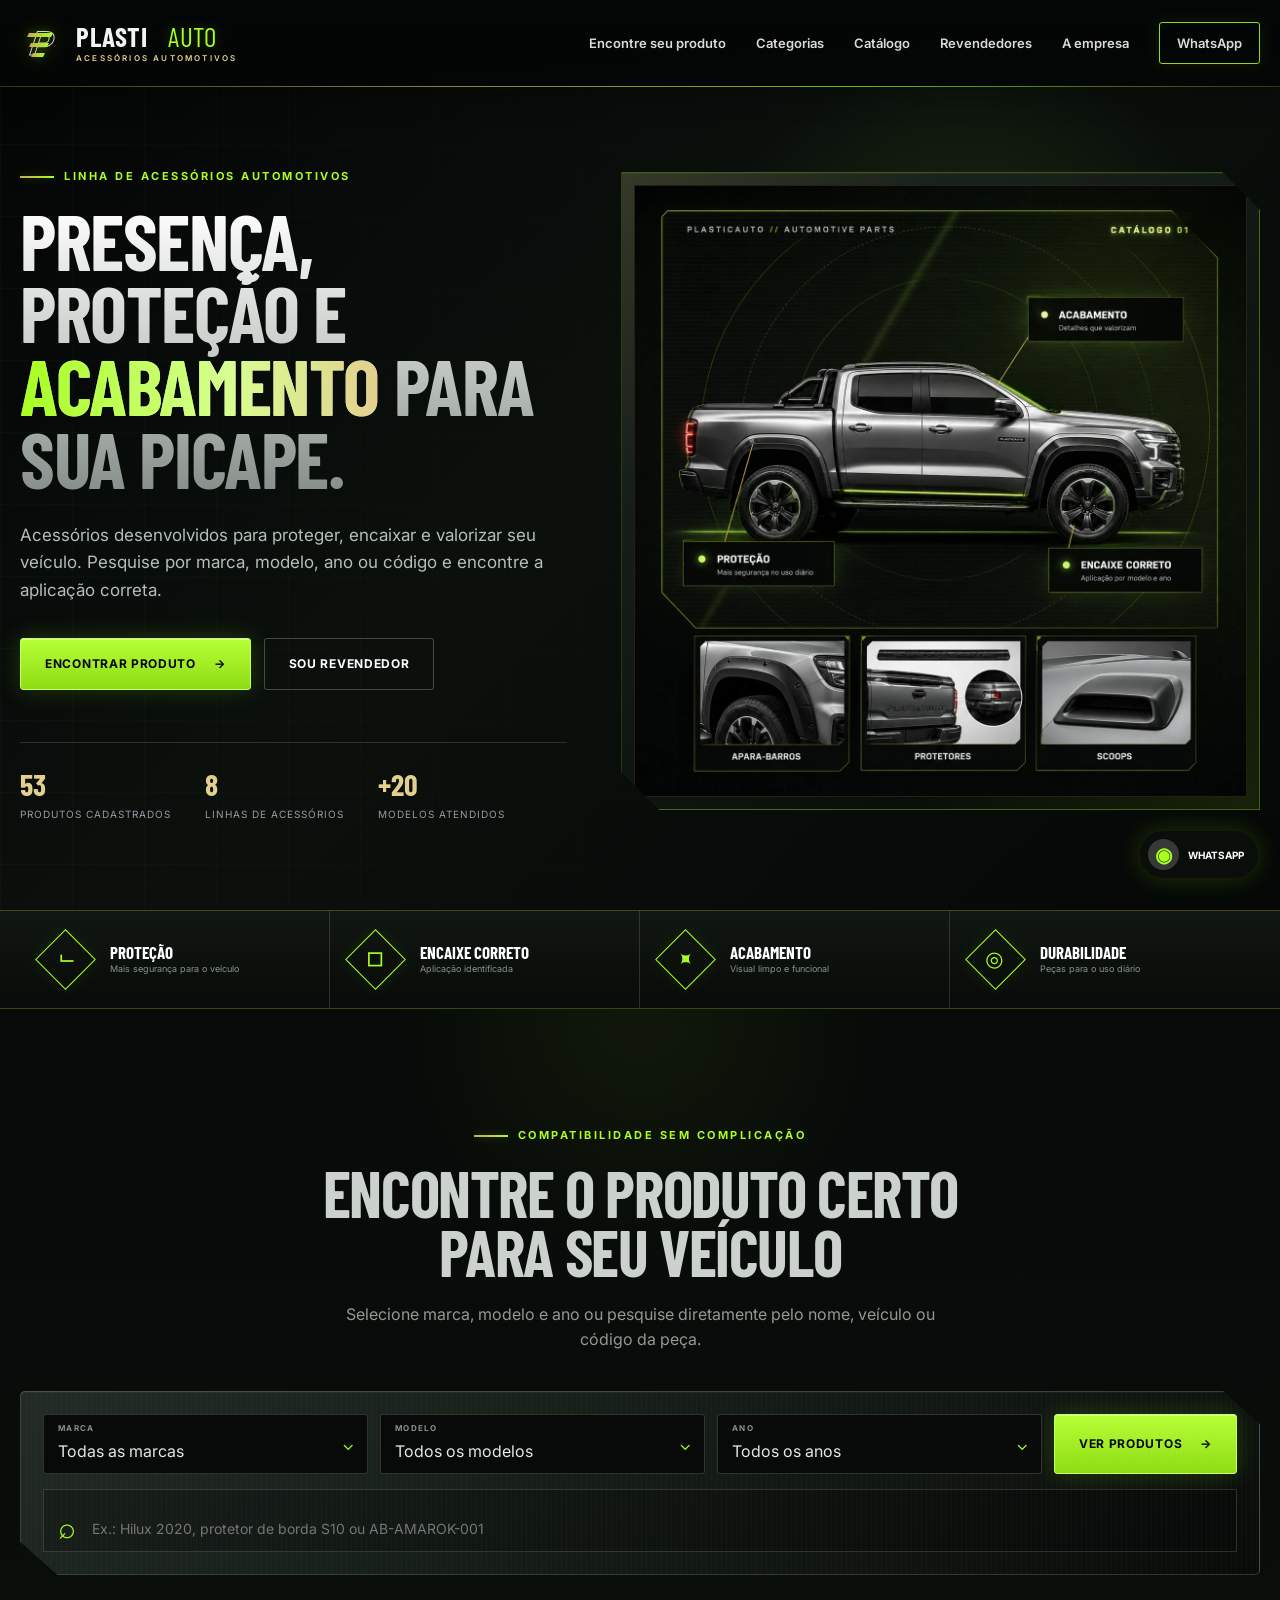
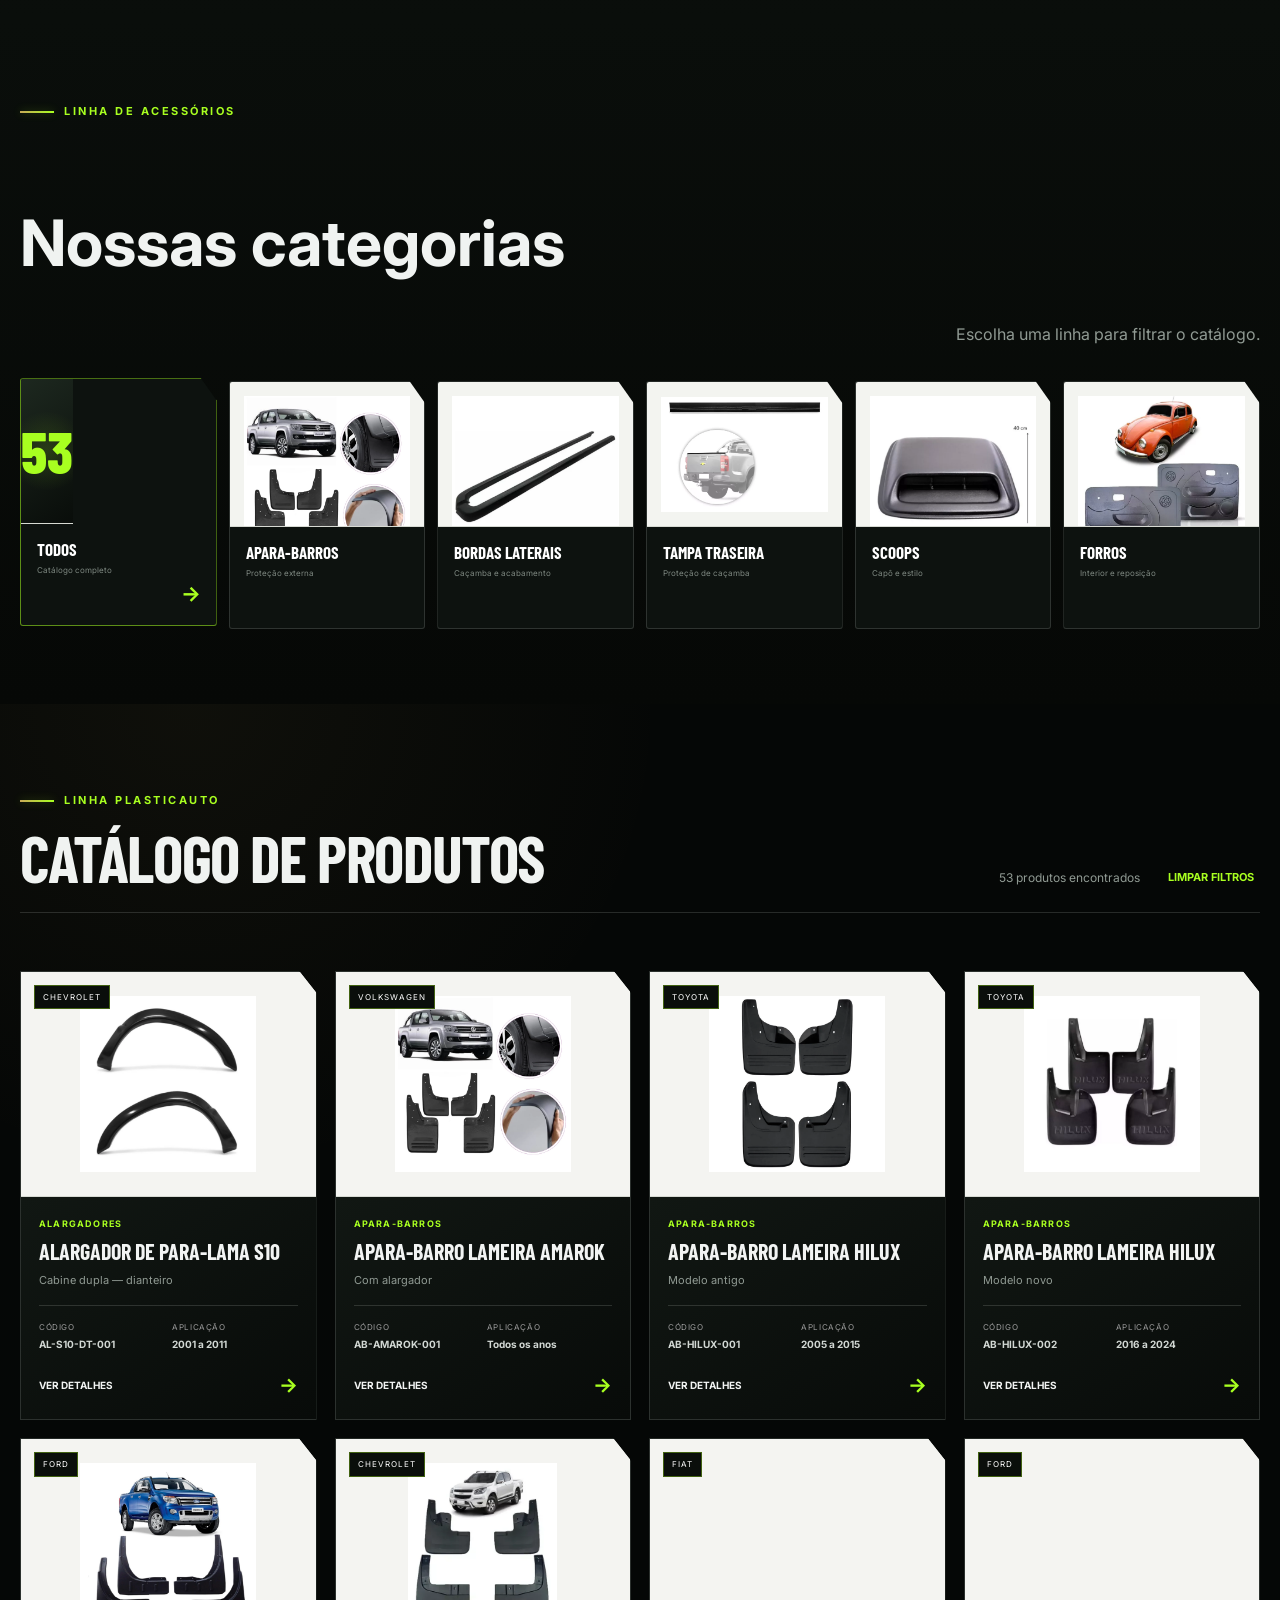
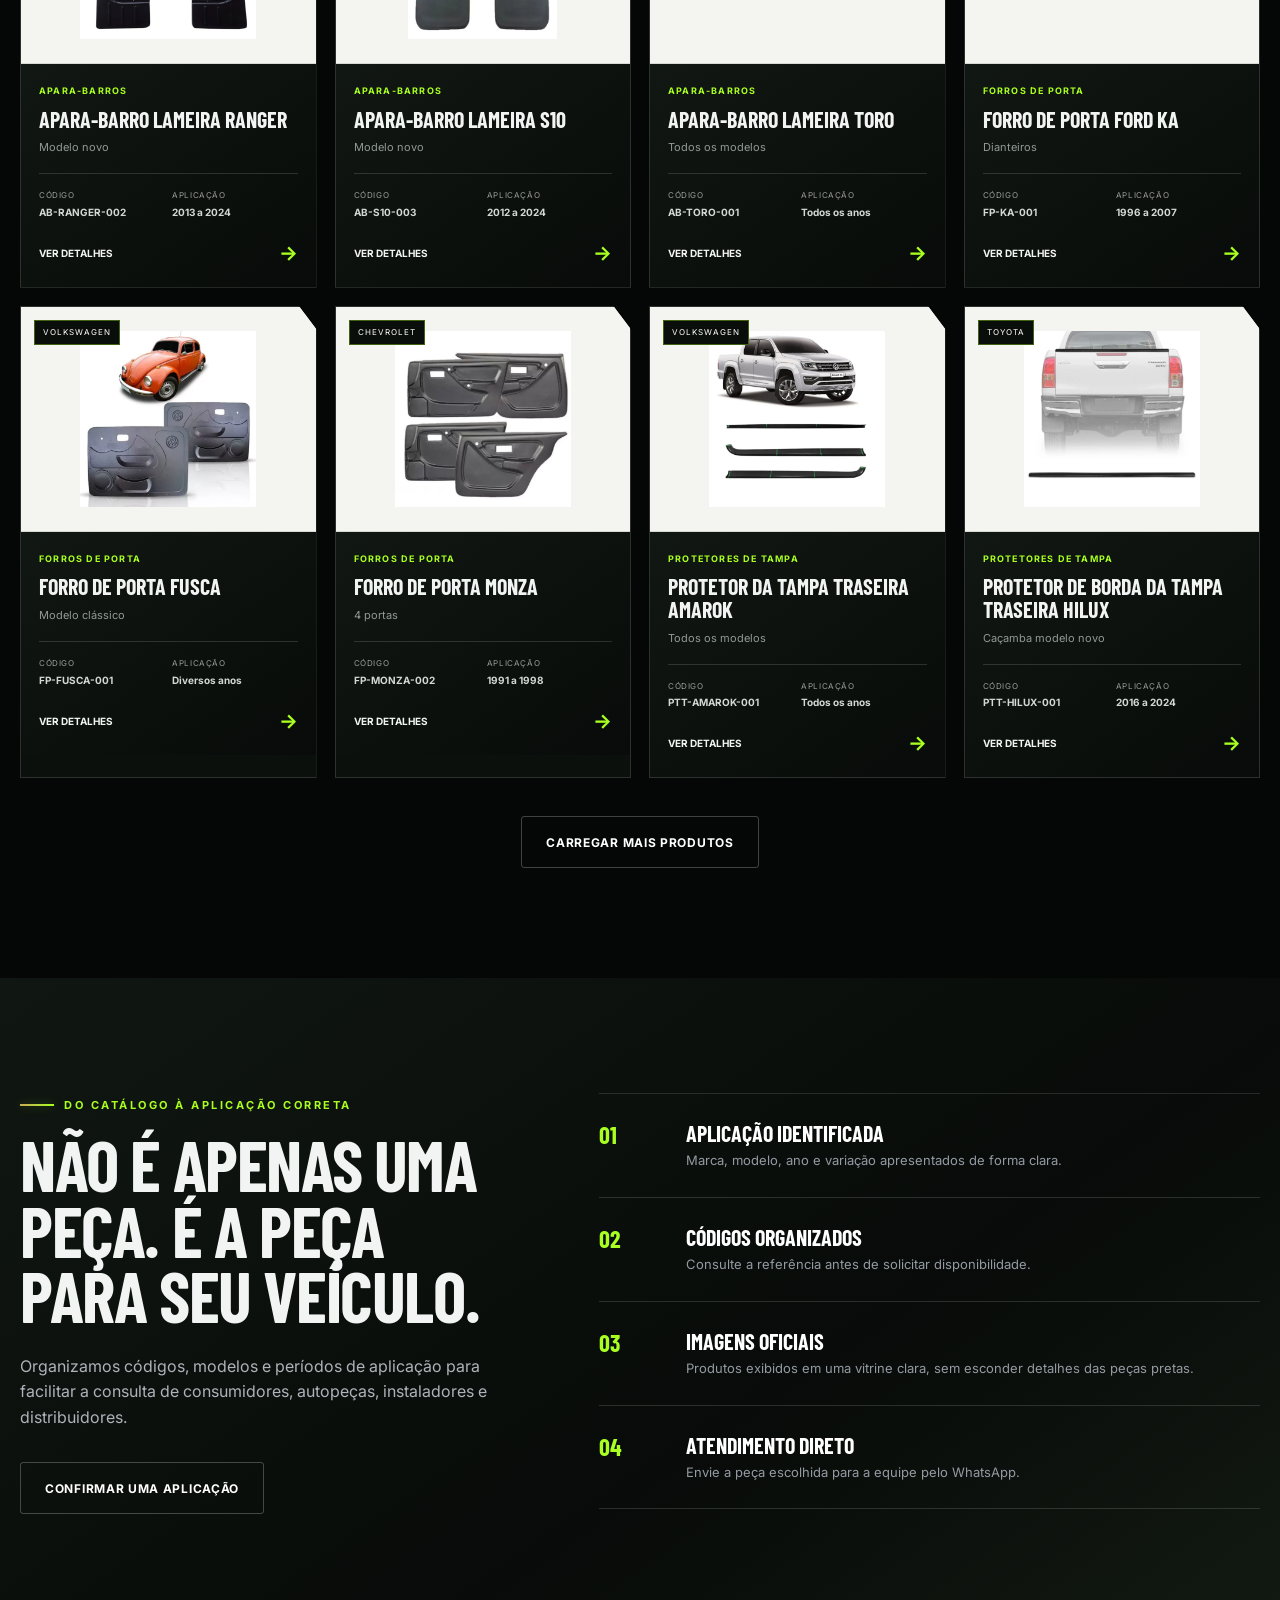
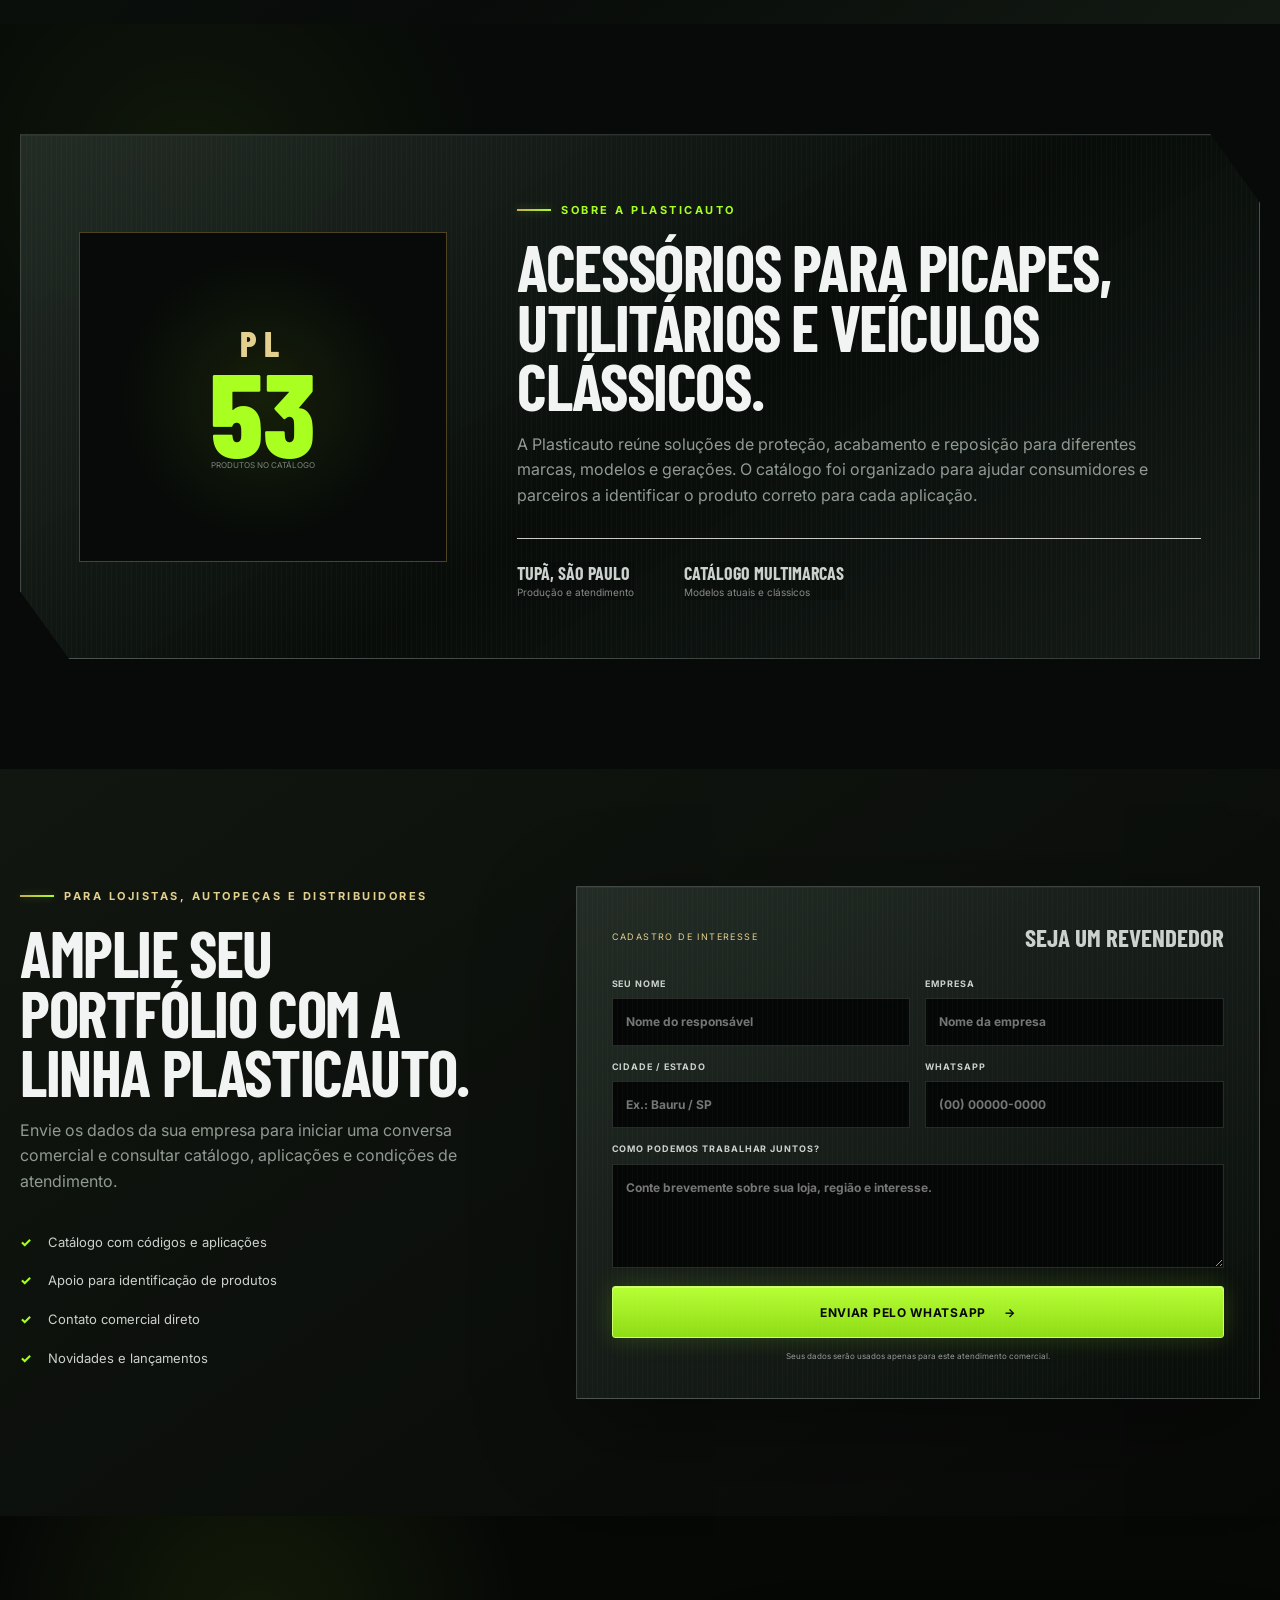
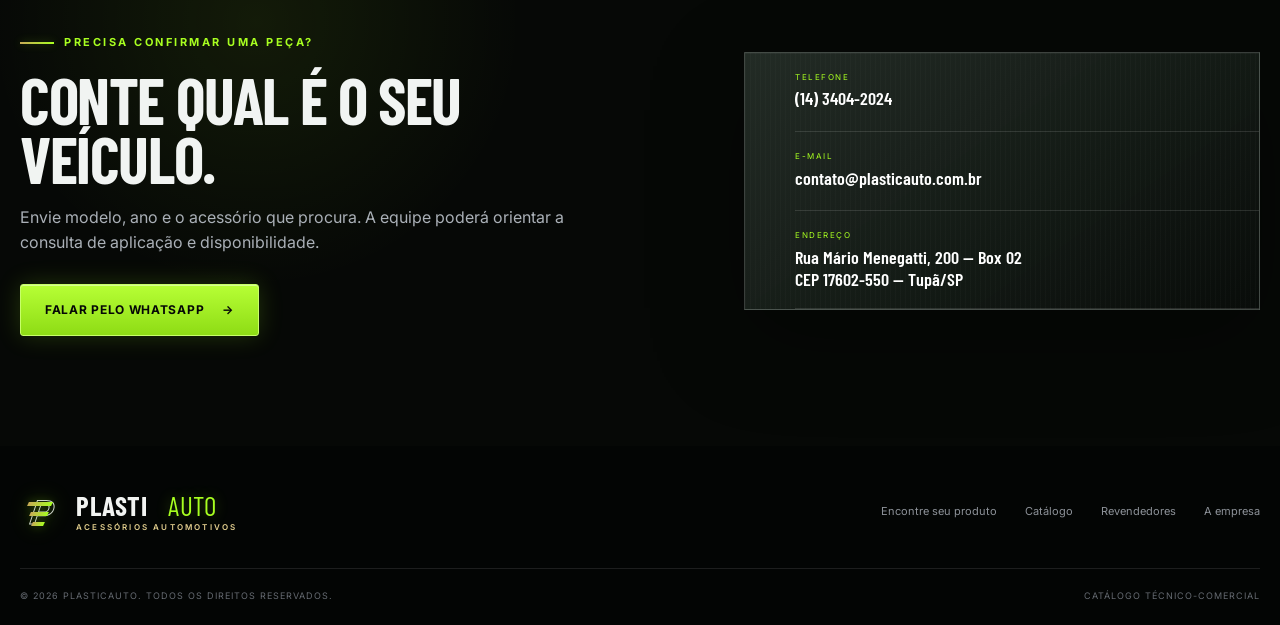
==== commit b7174023: "Atualiza hero com picape moderna em neon # Conflicts: #	index.html #	produto.html" ====
--- a/index.html
+++ b/index.html
@@ -9,12 +9,13 @@
   <meta property="og:title" content="Plasticauto | Acessórios automotivos">
   <meta property="og:description" content="Presença, proteção e acabamento para sua picape.">
   <meta property="og:type" content="website">
-  <meta property="og:image" content="assets/images/produtos/ab-amarok-001/principal.webp">
+  <meta property="og:image" content="assets/images/hero/catalogo-picape-neon.webp">
   <link rel="preconnect" href="https://fonts.googleapis.com">
   <link rel="preconnect" href="https://fonts.gstatic.com" crossorigin>
   <link href="https://fonts.googleapis.com/css2?family=Barlow+Condensed:wght@600;700;800&family=Inter:wght@400;500;600;700&display=swap" rel="stylesheet">
   <link rel="stylesheet" href="assets/css/styles.css?v=images-20260802">
-  <link rel="stylesheet" href="assets/css/neon-metal.css?v=20260802">
+  <link rel="stylesheet" href="assets/css/neon-metal.css?v=20260802-hero-picape">
+  <link rel="stylesheet" href="assets/css/hero-picape.css?v=20260802">
   <script type="application/ld+json">
   {"@context":"https://schema.org","@type":"Organization","name":"Plasticauto","url":"https://plasticauto.com.br/","email":"contato@plasticauto.com.br","telephone":"+55 14 3404-2024","address":{"@type":"PostalAddress","streetAddress":"Rua Mário Menegatti, 200, Box 02","addressLocality":"Tupã","addressRegion":"SP","postalCode":"17602-550","addressCountry":"BR"}}
   </script>
@@ -57,33 +58,13 @@
             <div><strong>+20</strong><span>modelos atendidos</span></div>
           </div>
         </div>
-
-        <div class="hero-visual reveal" aria-label="Composição técnica com picape e acessórios Plasticauto">
-          <div class="tech-orbit" aria-hidden="true"></div>
-          <div class="vehicle-stage">
-            <div class="stage-topline"><span>PLASTICAUTO // AUTOMOTIVE PARTS</span><b>CATÁLOGO 01</b></div>
-            <svg class="truck" viewBox="0 0 720 350" role="img" aria-label="Silhueta estilizada de uma picape">
-              <defs>
-                <linearGradient id="bodyGradientNeon" x1="0" y1="0" x2="1" y2="1"><stop offset="0" stop-color="#f6f7f5"/><stop offset=".46" stop-color="#909891"/><stop offset="1" stop-color="#303632"/></linearGradient>
-                <linearGradient id="glassGradient" x1="0" y1="0" x2="1" y2="1"><stop offset="0" stop-color="#26322c"/><stop offset="1" stop-color="#080b09"/></linearGradient>
-              </defs>
-              <path d="M77 223h46l31-81c8-20 25-34 47-37l170-18c33-4 63 4 87 24l68 57 82 17c22 5 37 24 37 46v24h-50c-5-39-38-69-79-69s-74 30-79 69H268c-5-39-38-69-79-69s-74 30-79 69H77z" fill="url(#bodyGradientNeon)"/>
-              <path d="M218 122l142-15c22-2 42 2 59 15l48 41H199z" fill="url(#glassGradient)"/>
-              <path d="M483 170h113l-71-18-67-58-17 13z" fill="#475048" opacity=".86"/>
-              <path d="M87 219h548" stroke="#a8ff20" stroke-width="6"/>
-              <path d="M398 101l15 65M191 128l-12 89" stroke="#c9aa57" stroke-width="3" opacity=".85"/>
-              <circle cx="189" cy="254" r="48" fill="#060807" stroke="#505852" stroke-width="12"/><circle cx="189" cy="254" r="18" fill="#d5d8d4"/>
-              <circle cx="516" cy="254" r="48" fill="#060807" stroke="#505852" stroke-width="12"/><circle cx="516" cy="254" r="18" fill="#d5d8d4"/>
-            </svg>
-            <span class="hero-callout callout-one"><i></i><b>Proteção</b><small>Mais segurança no uso diário</small></span>
-            <span class="hero-callout callout-two"><i></i><b>Encaixe correto</b><small>Aplicação por modelo e ano</small></span>
-            <span class="hero-callout callout-three"><i></i><b>Acabamento</b><small>Detalhes que valorizam</small></span>
-          </div>
-          <div class="hero-product-rail" aria-label="Amostra de produtos oficiais">
-            <figure><span><img src="assets/images/produtos/ab-amarok-001/principal.webp" alt="Apara-barro Plasticauto para Volkswagen Amarok" width="1200" height="1200"></span><figcaption>Apara-barros</figcaption></figure>
-            <figure><span><img src="assets/images/produtos/ptt-s10-001/principal.webp" alt="Protetor de tampa Plasticauto para Chevrolet S10" width="1200" height="826"></span><figcaption>Protetores</figcaption></figure>
-            <figure><span><img src="assets/images/produtos/sc-hilux-001/principal.webp" alt="Scoop de capô Plasticauto para Toyota Hilux" width="1080" height="1080"></span><figcaption>Scoops</figcaption></figure>
-          </div>
+        <div class="hero-visual reveal">
+          <figure class="hero-art-frame">
+            <picture>
+              <source srcset="assets/images/hero/catalogo-picape-neon.webp" type="image/webp">
+              <img src="assets/images/hero/catalogo-picape-neon-original.png" alt="Painel Plasticauto com picape moderna, proteção, acabamento, encaixe correto e linhas de acessórios" class="hero-art-image" loading="eager" fetchpriority="high" decoding="async" width="1254" height="1254">
+            </picture>
+          </figure>
         </div>
       </div>
     </section>
--- a/assets/css/hero-picape.css
+++ b/assets/css/hero-picape.css
@@ -0,0 +1,61 @@
+.hero-visual {
+  position: relative;
+  display: flex;
+  align-items: center;
+  justify-content: center;
+  min-height: 620px;
+  min-width: 0;
+}
+
+.hero-art-frame {
+  position: relative;
+  width: 100%;
+  max-width: 690px;
+  margin: 0;
+  padding: 12px;
+  overflow: hidden;
+  background: linear-gradient(145deg, rgba(32, 42, 35, .92), rgba(4, 7, 5, .98));
+  border: 1px solid rgba(168, 255, 32, .3);
+  box-shadow: 0 36px 90px rgba(0, 0, 0, .5), 0 0 34px rgba(168, 255, 32, .08), inset 0 1px 0 rgba(255, 255, 255, .05);
+  clip-path: polygon(0 0, 94% 0, 100% 6%, 100% 100%, 6% 100%, 0 94%);
+}
+
+.hero-art-frame::before {
+  content: "";
+  position: absolute;
+  inset: -1px;
+  pointer-events: none;
+  background: linear-gradient(135deg, rgba(201, 170, 87, .3), transparent 25%, transparent 72%, rgba(168, 255, 32, .25));
+  opacity: .45;
+}
+
+.hero-art-frame picture { display: block; }
+
+.hero-art-image {
+  position: relative;
+  z-index: 1;
+  display: block;
+  width: 100%;
+  height: auto;
+  object-fit: contain;
+  background: #050706;
+  border: 1px solid rgba(201, 170, 87, .16);
+}
+
+@media (max-width: 1100px) {
+  .hero-grid { gap: 28px; }
+  .hero-visual { min-height: auto; }
+  .hero-art-frame { max-width: 680px; }
+}
+
+@media (max-width: 700px) {
+  .hero-grid { grid-template-columns: 1fr; }
+  .hero-visual { width: 100%; min-height: auto; margin-inline: auto; }
+}
+
+@media (max-width: 600px) {
+  .hero-art-frame {
+    padding: 6px;
+    clip-path: polygon(0 0, 96% 0, 100% 4%, 100% 100%, 4% 100%, 0 96%);
+  }
+}
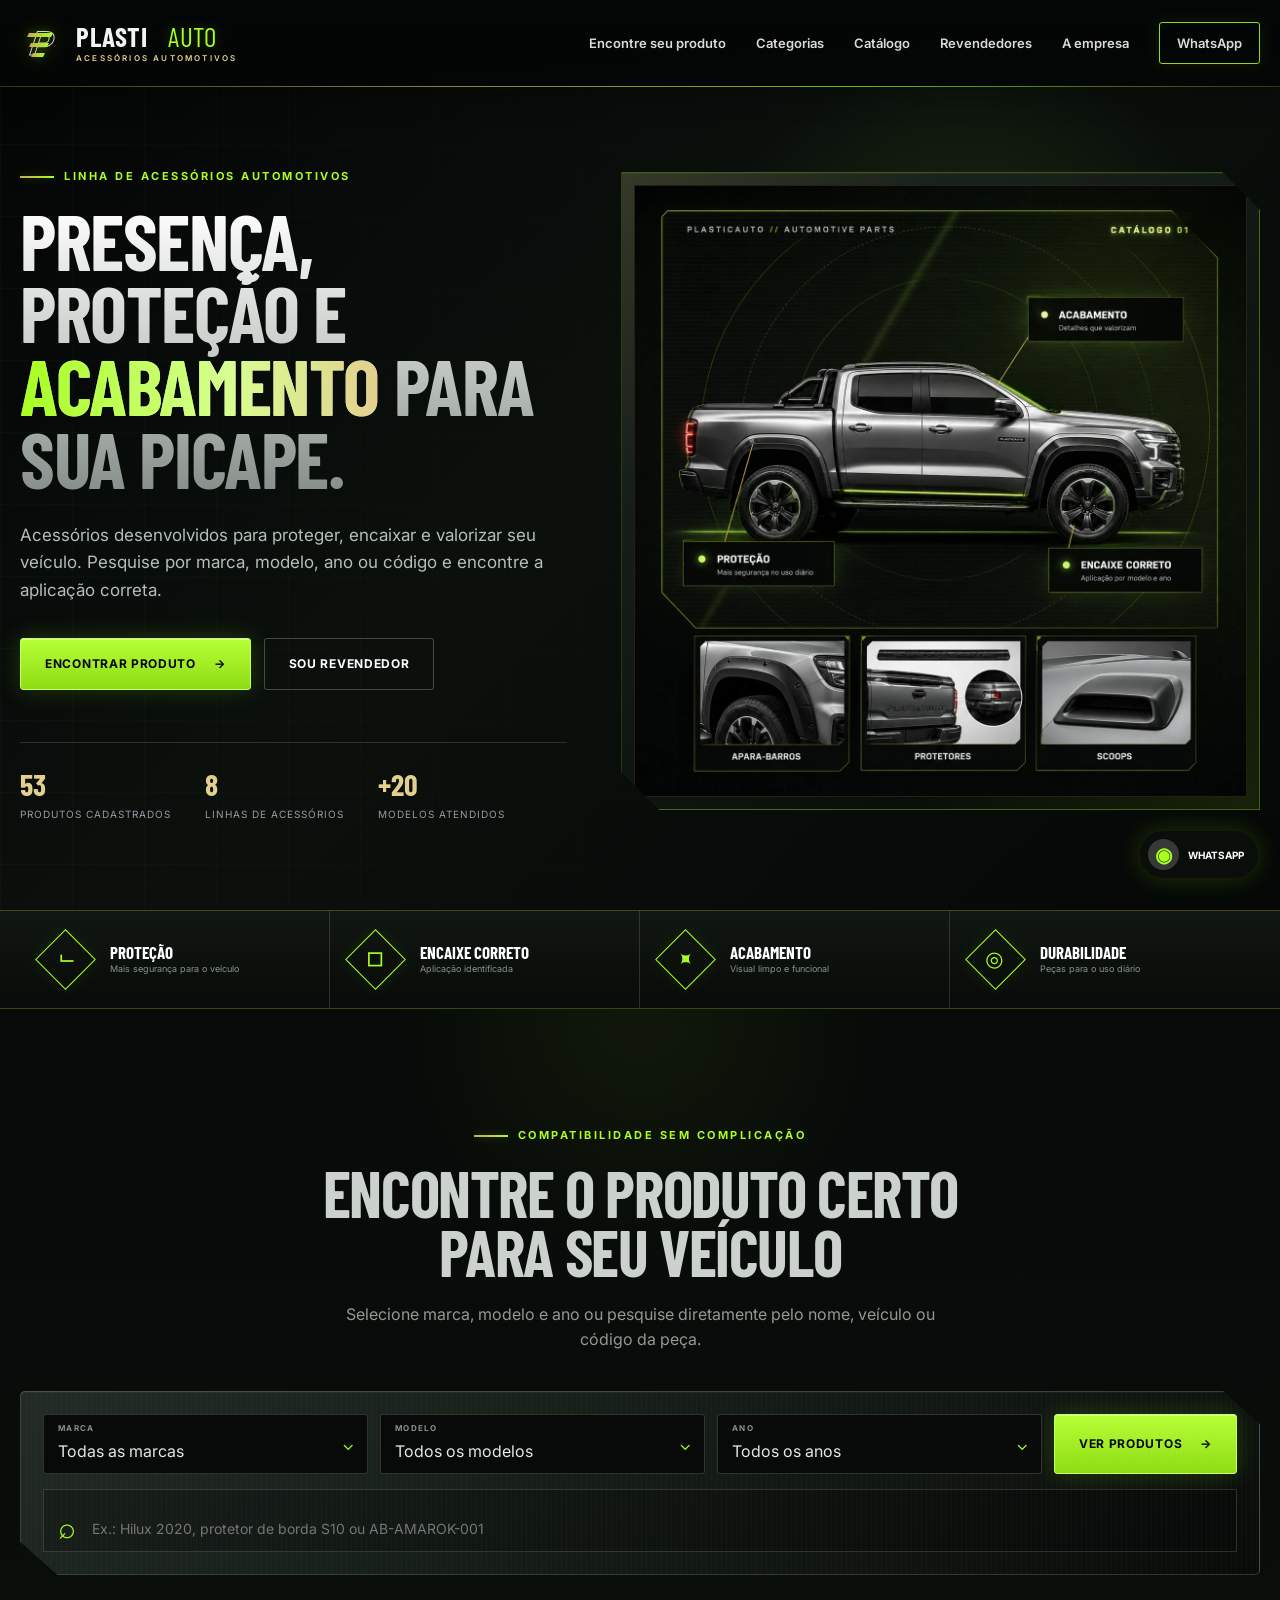
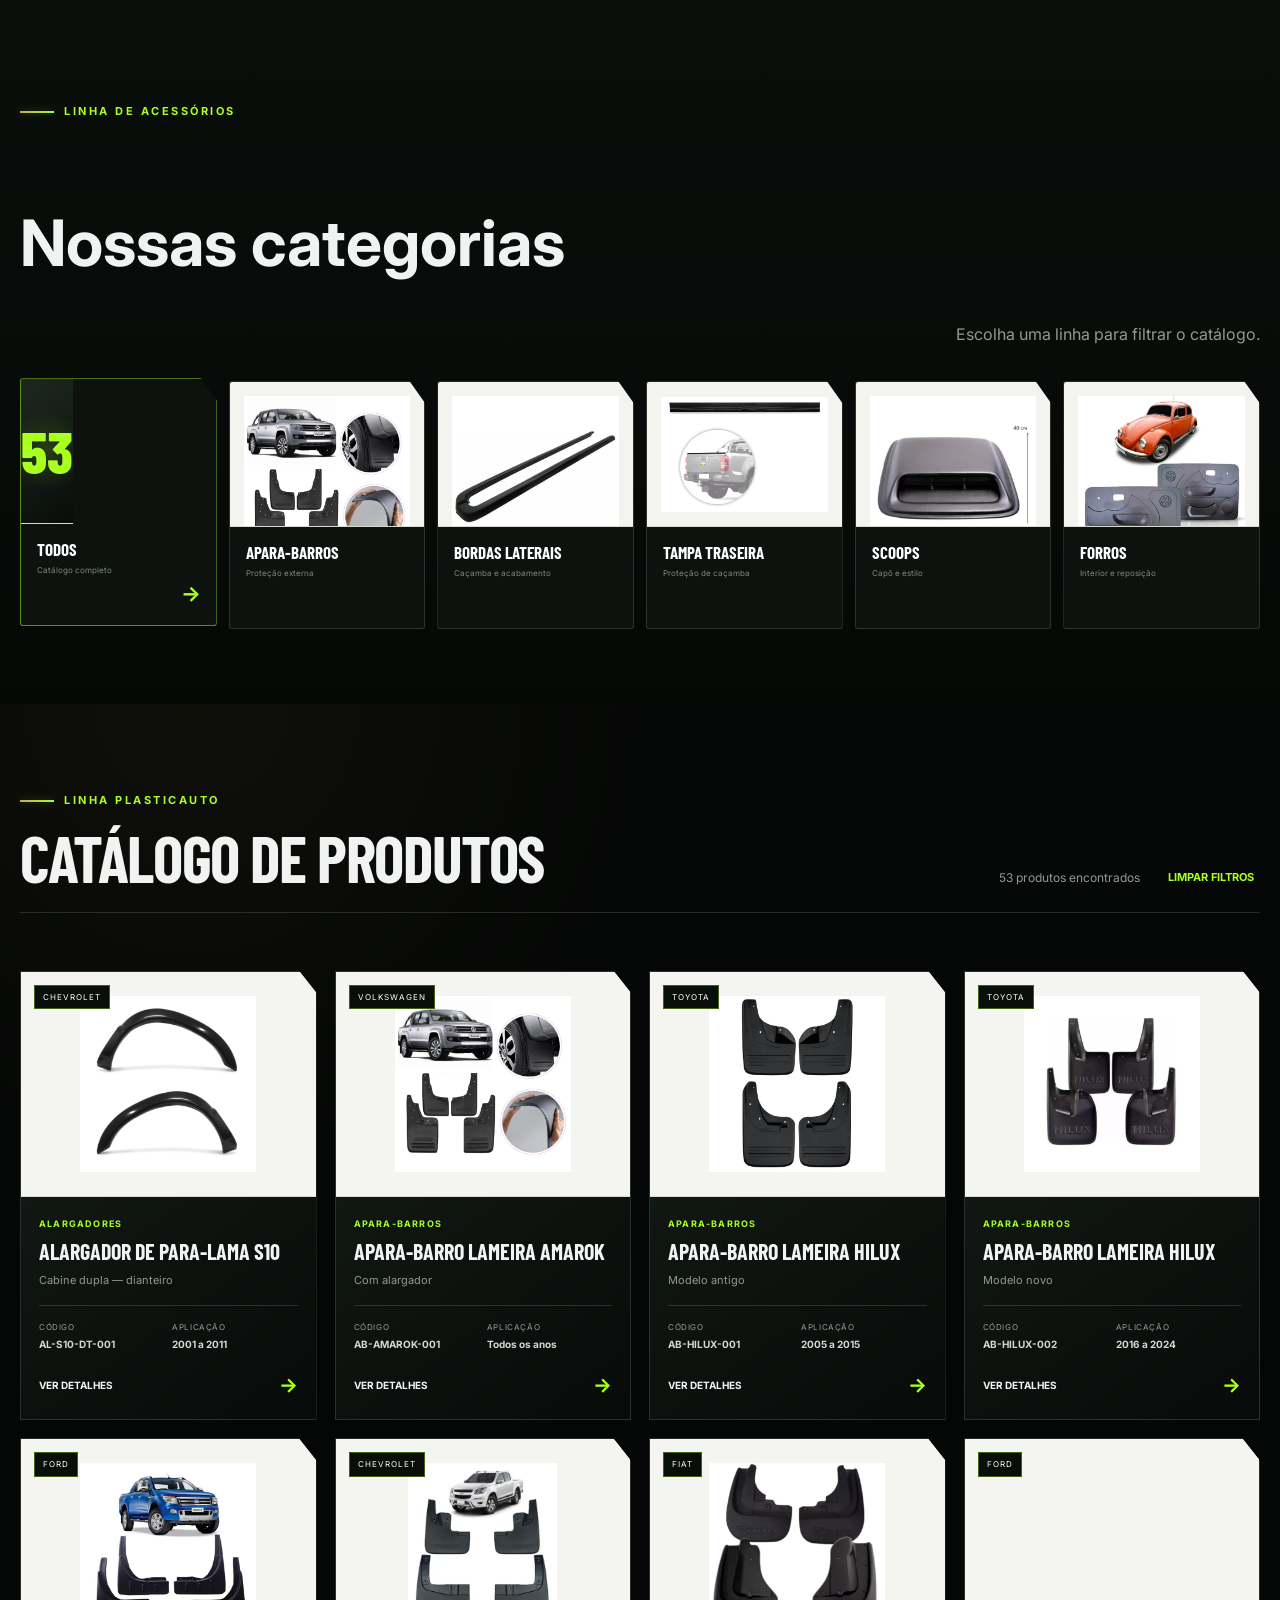
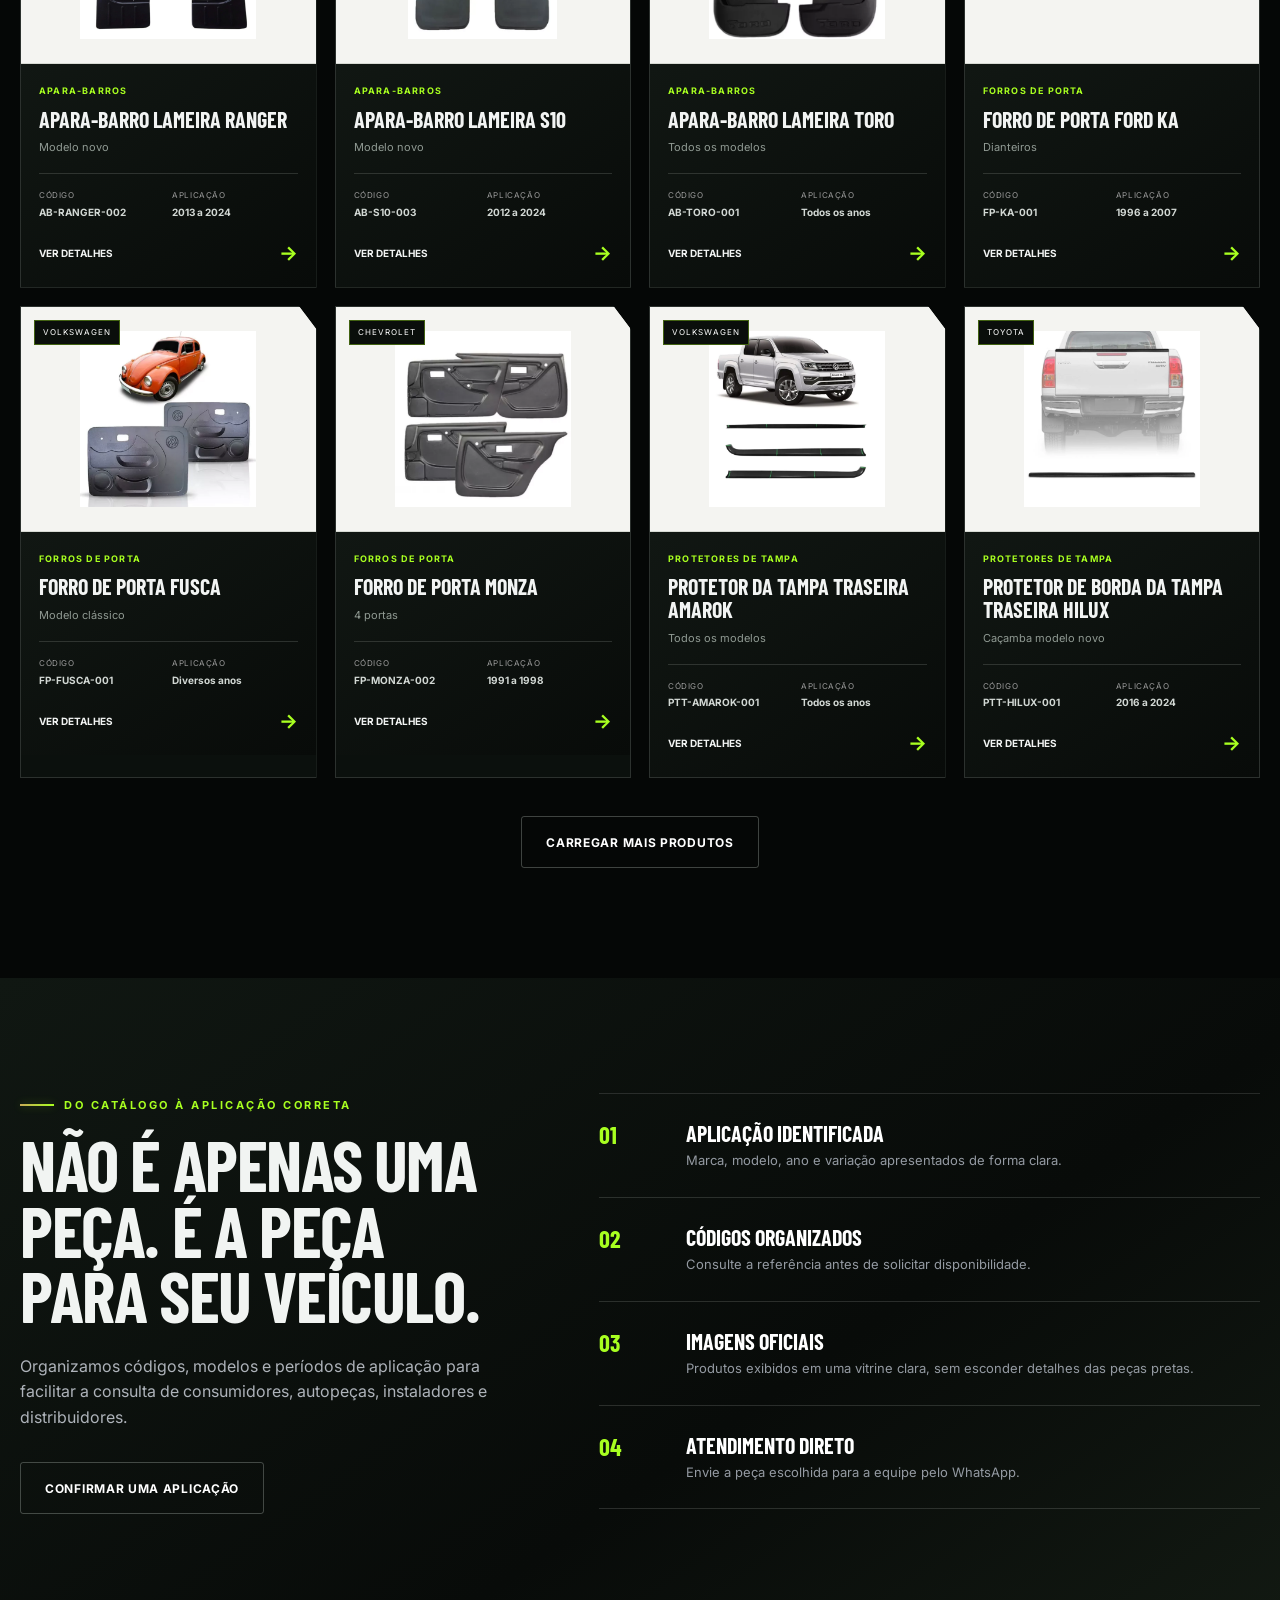
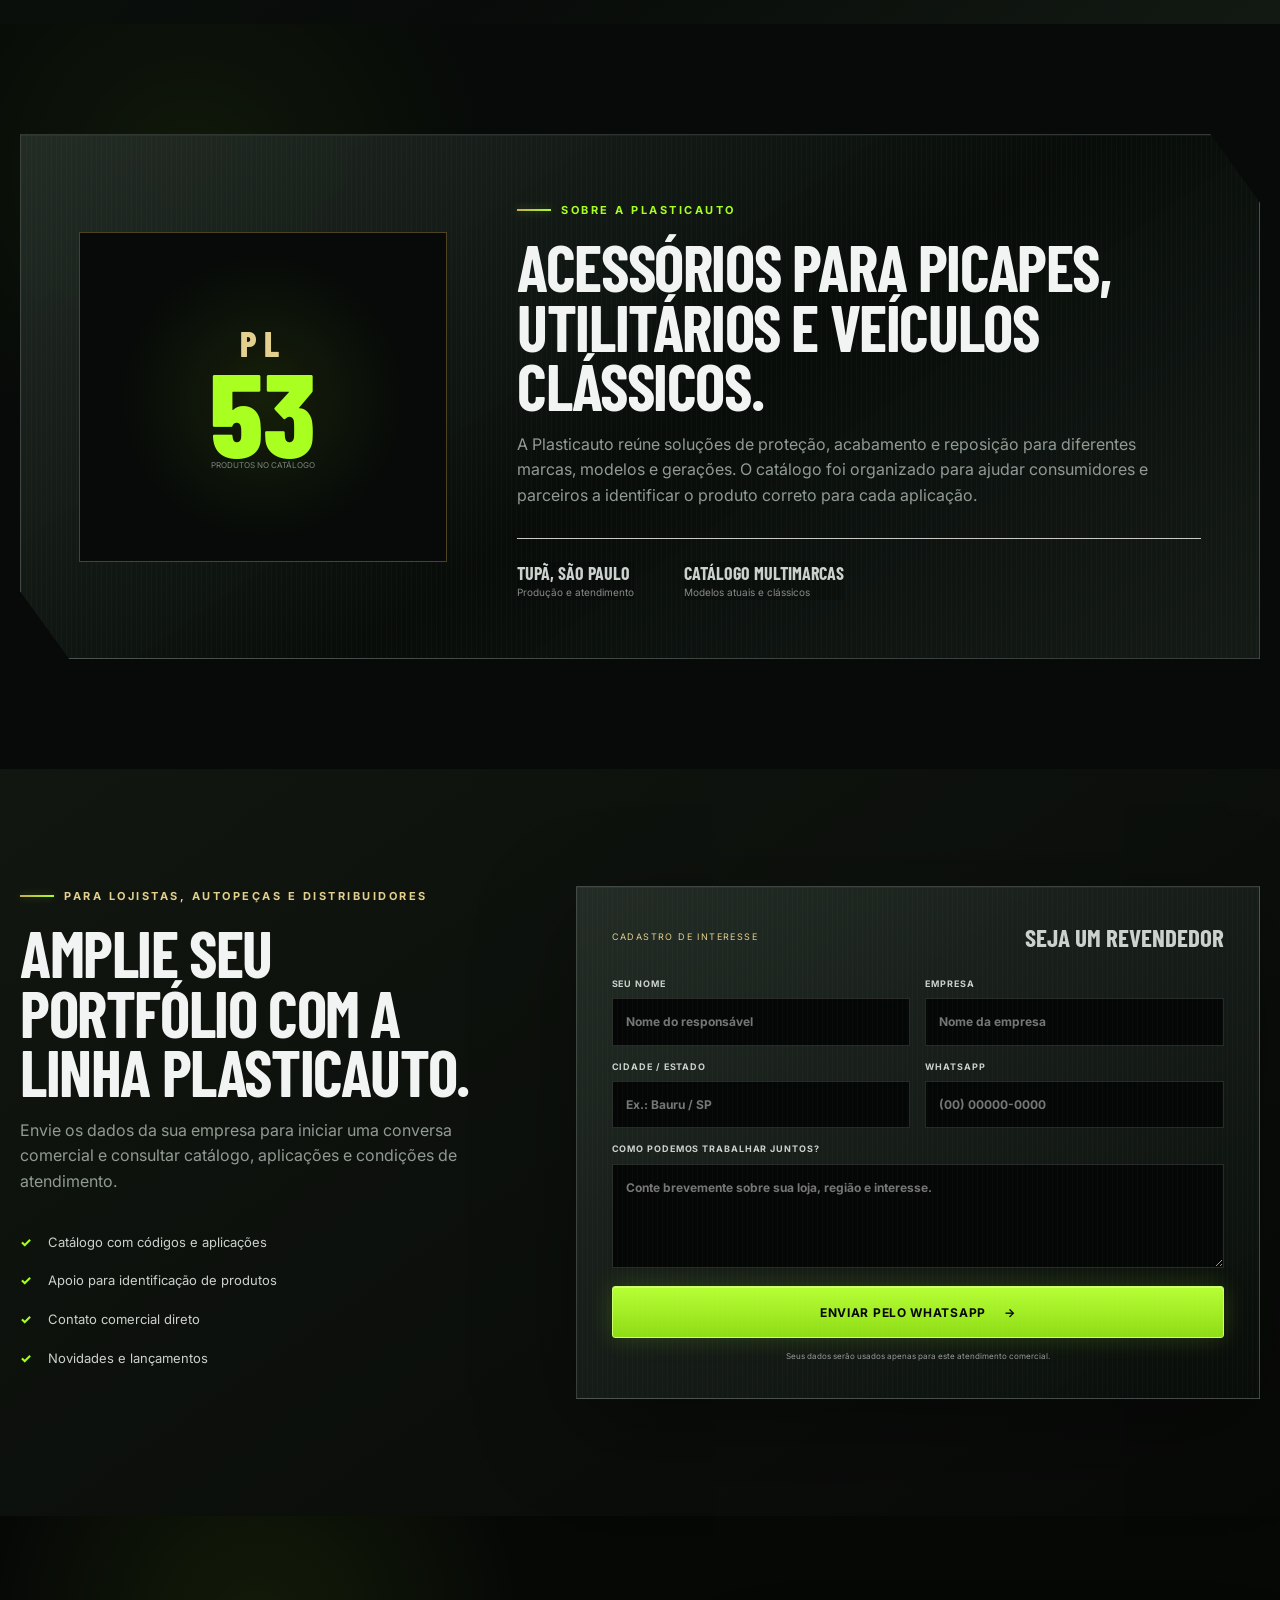
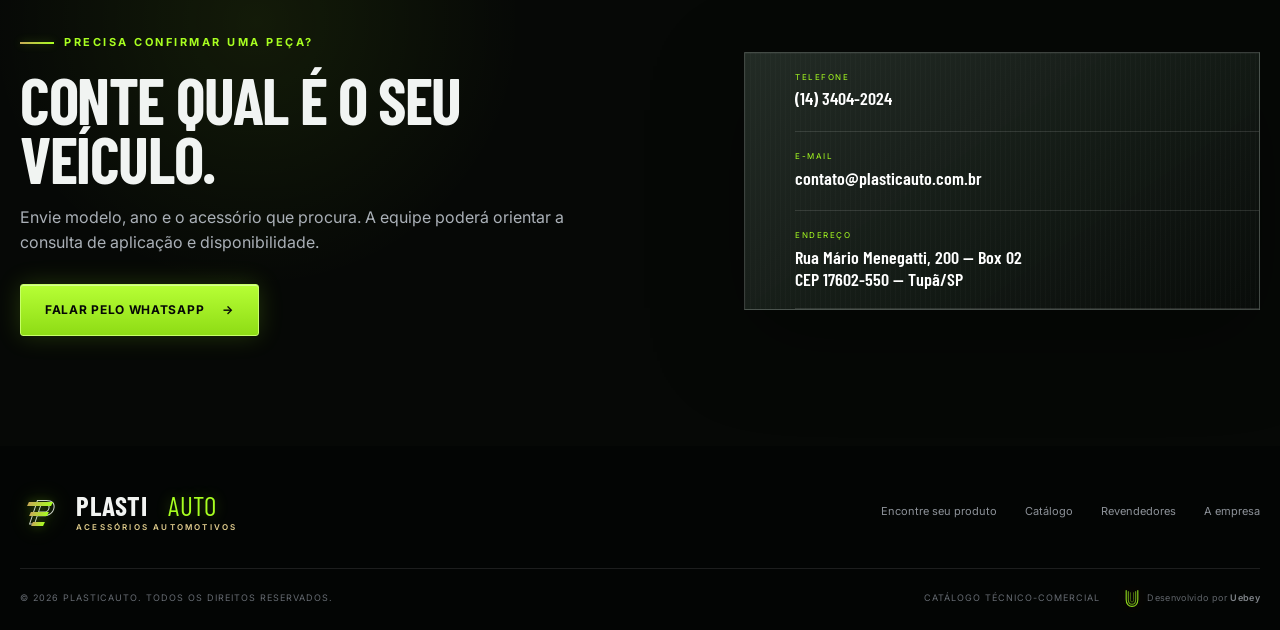
==== commit 5b2c9749: "Adicionar assinatura discreta da Uebey no rodapé" ====
--- a/index.html
+++ b/index.html
@@ -178,7 +178,7 @@
       <a class="brand footer-brand" href="#topo"><span class="brand-emblem" aria-hidden="true"><i></i><i></i><i></i></span><span class="brand-text"><strong>PLASTI</strong><em>AUTO</em><small>Acessórios automotivos</small></span></a>
       <div class="footer-links"><a href="#encontre">Encontre seu produto</a><a href="#catalogo">Catálogo</a><a href="#revendedores">Revendedores</a><a href="#empresa">A empresa</a></div>
     </div>
-    <div class="container footer-bottom"><span>© 2026 Plasticauto. Todos os direitos reservados.</span><span>Catálogo técnico-comercial</span></div>
+    <div class="container footer-bottom"><span>© 2026 Plasticauto. Todos os direitos reservados.</span><span>Catálogo técnico-comercial</span><a class="uebey-credit" href="https://uebey.com" target="_blank" rel="noopener noreferrer" aria-label="Desenvolvido por Uebey"><span class="uebey-credit__icon" aria-hidden="true"><svg viewBox="0 0 30 36" fill="none" xmlns="http://www.w3.org/2000/svg"><path d="M4 3v17c0 8 4.6 13 11 13s11-5 11-13V3" stroke="currentColor" stroke-width="2.2" stroke-linecap="round"/><path d="M8 5v15c0 5.5 2.9 9 7 9s7-3.5 7-9V5" stroke="currentColor" stroke-width="2" stroke-linecap="round" opacity=".76"/><path d="M12 7v13c0 2.8 1.2 4.7 3 4.7s3-1.9 3-4.7V7" stroke="currentColor" stroke-width="1.8" stroke-linecap="round" opacity=".52"/></svg></span><span>Desenvolvido por <strong>Uebey</strong></span></a></div>
   </footer>
 
   <a class="floating-whatsapp whatsapp-link" data-message="Olá! Gostaria de informações sobre os produtos Plasticauto." aria-label="Falar com a Plasticauto pelo WhatsApp"><span>◉</span><b>WhatsApp</b></a>
--- a/assets/css/styles.css
+++ b/assets/css/styles.css
@@ -3,10 +3,10 @@
 .site-header{position:absolute;top:0;left:0;width:100%;z-index:20;color:#fff;border-bottom:1px solid rgba(255,255,255,.14)}.site-header.solid{position:relative;background:var(--ink)}.header-inner{height:86px;display:flex;align-items:center;justify-content:space-between}.brand{display:flex;align-items:center;gap:12px}.brand-mark{position:relative;width:38px;height:38px;display:grid;grid-template-columns:repeat(3,1fr);gap:3px;transform:skew(-12deg)}.brand-mark span{background:var(--orange);border-radius:1px}.brand-mark span:nth-child(2){margin-top:7px}.brand-mark span:nth-child(3){margin-top:14px}.brand-text{display:grid;grid-template-columns:auto auto;line-height:.9;font-family:"Barlow Condensed",sans-serif;font-size:24px;letter-spacing:.6px}.brand-text strong{color:#fff}.brand-text em{font-style:normal;color:var(--orange)}.brand-text small{grid-column:1/-1;margin-top:6px;font:600 8px/1 Inter,sans-serif;letter-spacing:2.2px;text-transform:uppercase;color:#aeb2b7}.main-nav{display:flex;align-items:center;gap:30px;font-size:13px;font-weight:600}.main-nav a{opacity:.85;transition:.2s}.main-nav a:hover{opacity:1;color:var(--orange)}.main-nav .nav-cta{border:1px solid rgba(255,255,255,.35);padding:10px 17px;border-radius:3px}.menu-toggle{display:none;background:none;border:0;padding:8px}.menu-toggle span{display:block;width:26px;height:2px;background:#fff;margin:5px}
 .hero{position:relative;min-height:850px;padding:160px 0 90px;color:#fff;background:radial-gradient(circle at 78% 42%,#313741 0,#20242a 28%,#14171b 67%);overflow:hidden}.hero:before{content:"";position:absolute;inset:0;background:linear-gradient(90deg,rgba(255,255,255,.025) 1px,transparent 1px),linear-gradient(rgba(255,255,255,.025) 1px,transparent 1px);background-size:80px 80px;mask-image:linear-gradient(to right,#000,transparent 78%)}.hero-grid{position:relative;display:grid;grid-template-columns:1fr 1.1fr;align-items:center;gap:45px;z-index:2}.eyebrow{display:inline-flex;align-items:center;gap:10px;margin-bottom:18px;font-size:11px;font-weight:700;letter-spacing:2.5px;text-transform:uppercase;color:var(--orange)}.eyebrow:before{content:"";width:34px;height:2px;background:currentColor}.eyebrow.dark{color:var(--orange)}.hero h1,.section-heading h2,.catalog-head h2,.why h2,.reseller h2,.company h2,.contact h2,.product-title{font-family:"Barlow Condensed",sans-serif;text-transform:uppercase;line-height:.93;letter-spacing:-1.4px;margin:0}.hero h1{font-size:clamp(58px,6.2vw,92px);max-width:750px}.hero h1 span{color:var(--orange)}.hero-copy>p{max-width:600px;font-size:17px;color:#c6c9ce;margin:28px 0 34px}.hero-actions{display:flex;gap:13px;flex-wrap:wrap}.btn{display:inline-flex;align-items:center;justify-content:center;gap:18px;min-height:52px;padding:0 24px;border:1px solid transparent;border-radius:3px;font-size:12px;font-weight:700;letter-spacing:.7px;text-transform:uppercase;transition:transform .2s,background .2s,border .2s}.btn:hover{transform:translateY(-2px)}.btn-primary{background:var(--orange);color:#fff}.btn-primary:hover{background:var(--orange-dark)}.btn-ghost{color:#fff;border-color:rgba(255,255,255,.32);background:transparent}.btn-light{background:#fff;color:var(--ink)}.btn-dark{background:var(--ink);color:#fff}.btn-outline{background:transparent;border-color:#aeb0ad}.btn-small{min-height:40px;padding:0 16px;font-size:10px}.hero-proof{display:flex;gap:34px;margin-top:52px;padding-top:26px;border-top:1px solid rgba(255,255,255,.14);max-width:570px}.hero-proof div{display:grid}.hero-proof strong{font:700 30px/1 "Barlow Condensed",sans-serif;color:#fff}.hero-proof span{font-size:10px;color:#969ba3;text-transform:uppercase;letter-spacing:1px;margin-top:7px}.hero-visual{position:relative;min-height:530px}.industrial-grid{position:absolute;inset:0;background:radial-gradient(circle at center,rgba(255,90,31,.12),transparent 60%)}.vehicle-card{position:absolute;left:2%;right:0;top:40px;height:410px;border:1px solid rgba(255,255,255,.12);background:linear-gradient(145deg,rgba(255,255,255,.05),rgba(255,255,255,.01));box-shadow:0 40px 100px rgba(0,0,0,.38);overflow:hidden}.vehicle-card:before{content:"";position:absolute;width:320px;height:320px;border:1px solid rgba(255,255,255,.09);border-radius:50%;right:-65px;top:-70px}.vehicle-topline{display:flex;justify-content:space-between;padding:18px 22px;font:600 9px Inter,sans-serif;letter-spacing:2px;color:#777e87}.vehicle-topline b{color:var(--orange)}.truck{position:absolute;width:106%;left:-6%;bottom:35px;filter:drop-shadow(0 30px 20px rgba(0,0,0,.4))}.part-tag{position:absolute;display:flex;align-items:center;gap:8px;padding:7px 9px 7px 7px;background:rgba(15,18,22,.86);border:1px solid rgba(255,255,255,.16);backdrop-filter:blur(8px);font-size:9px;text-transform:uppercase;letter-spacing:.7px}.part-tag i{width:6px;height:6px;border-radius:50%;background:var(--orange);box-shadow:0 0 0 5px rgba(255,90,31,.16)}.tag-one{left:30px;bottom:68px}.tag-two{right:28px;bottom:84px}.tag-three{right:32px;top:110px}.hero-stamp{position:absolute;right:-5px;bottom:18px;width:105px;height:105px;border-radius:50%;background:var(--orange);display:flex;flex-direction:column;align-items:center;justify-content:center;transform:rotate(8deg);box-shadow:0 15px 35px rgba(255,90,31,.25)}.hero-stamp span,.hero-stamp small{font-size:8px;text-transform:uppercase;letter-spacing:1.4px}.hero-stamp strong{font:800 32px/1 "Barlow Condensed",sans-serif}.hero-ticker{position:absolute;bottom:0;left:0;width:100%;height:45px;background:var(--orange);color:#fff;display:flex;align-items:center;overflow:hidden;white-space:nowrap;transform:rotate(-1deg) scale(1.02);transform-origin:center}.hero-ticker div{font:700 17px "Barlow Condensed",sans-serif;letter-spacing:2px;word-spacing:22px;animation:ticker 28s linear infinite}.hero-ticker b{color:#222}@keyframes ticker{to{transform:translateX(-50%)}}
 .section-heading.centered{text-align:center;max-width:720px;margin:0 auto 38px}.section-heading .eyebrow{justify-content:center}.section-heading h2,.catalog-head h2,.reseller h2,.company h2,.contact h2{font-size:clamp(46px,5vw,66px)}.section-heading p{color:var(--muted);max-width:620px;margin:20px auto 0}.finder{padding-bottom:45px}.finder-panel{display:grid;grid-template-columns:1fr 1fr 1fr auto;gap:12px;padding:22px;background:#fff;box-shadow:var(--shadow);border-radius:5px}.finder-field{position:relative}.finder-field label{position:absolute;left:15px;top:8px;font-size:8px;font-weight:700;letter-spacing:1.3px;text-transform:uppercase;color:#8a8e94;z-index:1}.finder-field select{width:100%;height:60px;border:1px solid #dededa;border-radius:3px;padding:20px 38px 5px 14px;background:#fafaf8;color:var(--ink);appearance:none}.finder-field:after{content:"⌄";position:absolute;right:14px;top:18px;color:#777}.finder-field select:disabled{opacity:.55}.finder-button{height:60px}.finder-search{grid-column:1/-1;display:flex;align-items:center;border-top:1px solid #eee;padding-top:16px;margin-top:3px}.finder-search span{font:30px/1 sans-serif;color:var(--orange);margin:0 14px}.finder-search input{width:100%;height:45px;border:0;outline:0;background:transparent;font-size:14px}.category-grid{display:grid;grid-template-columns:repeat(6,1fr);gap:10px}.category-card{min-height:142px;text-align:left;padding:18px;border:1px solid var(--line);background:transparent;display:flex;flex-direction:column;transition:.2s;border-radius:3px}.category-card:hover,.category-card.active{background:var(--ink);color:#fff;border-color:var(--ink);transform:translateY(-3px)}.category-icon{font:800 26px "Barlow Condensed",sans-serif;color:var(--orange);margin-bottom:auto}.category-card strong{font:700 14px "Barlow Condensed",sans-serif;text-transform:uppercase}.category-card small{font-size:9px;color:#85898e;margin-top:4px}.catalog{padding-top:80px;background:#fff}.catalog-head{display:flex;justify-content:space-between;align-items:end;border-bottom:1px solid var(--line);padding-bottom:24px}.catalog-meta{display:flex;align-items:center;gap:22px;font-size:12px;color:var(--muted)}.text-button{border:0;background:none;color:var(--orange);font-weight:700;font-size:11px;text-transform:uppercase}.active-filters{display:flex;gap:8px;flex-wrap:wrap;padding:16px 0;min-height:58px}.filter-chip{padding:6px 10px;border-radius:20px;background:#eee;font-size:10px}.product-grid{display:grid;grid-template-columns:repeat(4,1fr);gap:18px}.product-card{position:relative;border:1px solid #e1e2df;background:#fff;min-height:420px;display:flex;flex-direction:column;transition:.25s;overflow:hidden}.product-card:hover{transform:translateY(-5px);box-shadow:0 20px 45px rgba(22,25,29,.12);border-color:#c9c9c4}.product-visual{height:205px;position:relative;display:flex;align-items:center;justify-content:center;background:linear-gradient(145deg,#e7e7e3,#f7f7f4);overflow:hidden}.product-visual:before{content:"";position:absolute;width:170px;height:170px;border-radius:50%;border:1px solid rgba(20,23,27,.09)}.product-visual:after{content:"";position:absolute;width:260px;height:1px;background:rgba(20,23,27,.1);transform:rotate(-30deg)}.product-shape{position:relative;z-index:2;width:115px;height:72px;background:#24282e;box-shadow:inset -12px -12px 0 rgba(255,255,255,.04),0 18px 25px rgba(0,0,0,.18);border-radius:48% 10% 38% 12%;transform:skew(-9deg) rotate(-8deg)}.product-shape:after{content:"";position:absolute;right:-13px;bottom:7px;width:35px;height:11px;background:var(--orange);border-radius:10px}.shape-borda-lateral{width:155px;height:23px;border-radius:3px;transform:rotate(-9deg)}.shape-tampa-traseira{width:145px;height:48px;border-radius:3px 20px 3px 3px;transform:skew(-12deg)}.shape-scoop{width:112px;height:55px;border-radius:80% 80% 10% 10%;transform:none}.shape-forro-teto,.shape-forro-porta{width:110px;height:122px;border-radius:46% 12% 9% 33%;transform:rotate(6deg)}.shape-alargador{width:135px;height:85px;background:transparent;border:22px solid #24282e;border-bottom:0;border-radius:100px 100px 0 0;box-shadow:none;transform:none}.shape-diversos{width:115px;height:75px;border-radius:8px;transform:rotate(-4deg)}.product-badge{position:absolute;left:13px;top:13px;z-index:3;padding:5px 8px;background:var(--ink);color:#fff;font-size:8px;text-transform:uppercase;letter-spacing:1px}.product-badge.warning{background:#896d00}.product-body{padding:20px 18px 18px;display:flex;flex-direction:column;flex:1}.product-kicker{font-size:9px;letter-spacing:1.2px;text-transform:uppercase;color:var(--orange);font-weight:700}.product-card h3{font:700 22px/1.04 "Barlow Condensed",sans-serif;text-transform:uppercase;margin:9px 0}.product-variant{font-size:11px;color:var(--muted);margin-bottom:16px}.product-specs{display:grid;grid-template-columns:1fr 1fr;gap:8px;margin-top:auto;padding-top:15px;border-top:1px solid #eee}.product-specs span{display:grid;font-size:8px;color:#999;text-transform:uppercase;letter-spacing:.6px}.product-specs strong{margin-top:2px;color:var(--ink);font-size:10px;text-transform:none;letter-spacing:0}.product-link{display:flex;justify-content:space-between;align-items:center;margin-top:17px;font-size:10px;font-weight:700;text-transform:uppercase;color:var(--ink)}.product-link b{font-size:20px;color:var(--orange)}.catalog-more{text-align:center;margin-top:38px}.catalog-empty{text-align:center;padding:80px 20px}.catalog-empty>span{display:inline-grid;place-items:center;width:54px;height:54px;background:var(--orange);color:#fff;border-radius:50%;font-size:25px}.catalog-empty h3{font:700 32px "Barlow Condensed",sans-serif;text-transform:uppercase;margin:18px 0 4px}.catalog-empty p{color:var(--muted);margin:0 0 24px}
-.why-grid{display:grid;grid-template-columns:.85fr 1.15fr;gap:90px;align-items:center}.why h2{font-size:clamp(50px,5.5vw,78px)}.why-copy p{color:#aeb3ba;margin:25px 0 32px;max-width:530px}.benefit-list article{display:grid;grid-template-columns:65px 1fr;gap:22px;padding:26px 0;border-bottom:1px solid rgba(255,255,255,.12)}.benefit-list article:first-child{border-top:1px solid rgba(255,255,255,.12)}.benefit-list article>span{font:700 24px "Barlow Condensed",sans-serif;color:var(--orange)}.benefit-list h3{font:700 22px "Barlow Condensed",sans-serif;text-transform:uppercase;margin:0 0 4px}.benefit-list p{margin:0;color:#949aa2;font-size:13px}.reseller-grid{display:grid;grid-template-columns:.82fr 1.18fr;gap:80px;align-items:center}.reseller-copy>p{color:var(--muted);max-width:500px}.check-list{list-style:none;padding:0;margin:28px 0}.check-list li{padding:9px 0 9px 28px;position:relative;font-size:13px}.check-list li:before{content:"✓";position:absolute;left:0;color:var(--orange);font-weight:800}.reseller-form{padding:35px;background:#fff;box-shadow:var(--shadow);border-top:5px solid var(--orange)}.form-head{display:flex;justify-content:space-between;align-items:center;margin-bottom:25px}.form-head span{font-size:9px;text-transform:uppercase;letter-spacing:1.4px;color:#8c9095}.form-head strong{font:700 25px "Barlow Condensed",sans-serif;text-transform:uppercase}.form-row{display:grid;grid-template-columns:1fr 1fr;gap:15px}.reseller-form label{display:grid;gap:7px;margin-bottom:14px;font-size:9px;font-weight:700;letter-spacing:.9px;text-transform:uppercase}.reseller-form input,.reseller-form textarea{width:100%;border:1px solid #dcdeda;background:#fafaf8;padding:13px;font-size:12px;text-transform:none;letter-spacing:0;outline:none}.reseller-form input:focus,.reseller-form textarea:focus{border-color:var(--orange)}.reseller-form .btn{width:100%;margin-top:4px}.reseller-form>small{display:block;color:#999;font-size:8px;text-align:center;margin-top:12px}.company{background:#e9e8e3}.company-grid{display:grid;grid-template-columns:.7fr 1.3fr;gap:90px;align-items:center}.company-visual{height:330px;background:var(--orange);position:relative;overflow:hidden;padding:30px;color:#fff}.company-visual:before{content:"";position:absolute;inset:-80px;border:1px solid rgba(255,255,255,.3);border-radius:50%}.company-number{font:800 150px/1 "Barlow Condensed",sans-serif;letter-spacing:-8px;position:relative}.company-number span{color:var(--ink)}.company-label{position:absolute;right:28px;bottom:25px;text-align:right;font:700 15px/1.1 "Barlow Condensed",sans-serif;letter-spacing:2px}.company-copy p{color:var(--muted);max-width:650px}.company-data{display:flex;gap:50px;margin-top:30px;padding-top:23px;border-top:1px solid #cbc9c4}.company-data div{display:grid}.company-data strong{font:700 18px "Barlow Condensed",sans-serif;text-transform:uppercase}.company-data span{font-size:10px;color:#888}.contact-grid{display:grid;grid-template-columns:1fr .8fr;gap:80px;align-items:center}.contact-copy p{color:#aab0b7;max-width:550px;margin-bottom:28px}.contact-card{font-style:normal;border-left:1px solid rgba(255,255,255,.18);padding-left:50px}.contact-card div{padding:18px 0;border-bottom:1px solid rgba(255,255,255,.12)}.contact-card span{display:block;color:var(--orange);font-size:8px;letter-spacing:1.5px;text-transform:uppercase;margin-bottom:4px}.contact-card a,.contact-card p{font:600 18px "Barlow Condensed",sans-serif;margin:0;color:#fff}.site-footer{background:#0b0d10;color:#fff;padding:45px 0 22px}.footer-top{display:flex;justify-content:space-between;align-items:center;padding-bottom:35px}.footer-links{display:flex;gap:28px;font-size:11px;color:#8d9299}.footer-links a:hover{color:var(--orange)}.footer-bottom{border-top:1px solid rgba(255,255,255,.1);padding-top:20px;display:flex;justify-content:space-between;color:#666b72;font-size:9px;text-transform:uppercase;letter-spacing:1px}.floating-whatsapp{position:fixed;right:22px;bottom:22px;z-index:30;display:flex;align-items:center;gap:9px;padding:8px 14px 8px 8px;background:#1fb45a;color:#fff;border-radius:30px;box-shadow:0 10px 35px rgba(0,0,0,.25);font-size:10px;font-weight:700;text-transform:uppercase}.floating-whatsapp span{width:31px;height:31px;border-radius:50%;display:grid;place-items:center;background:rgba(255,255,255,.18);font-size:20px}.reveal{opacity:0;transform:translateY(22px);transition:.7s ease}.reveal.visible{opacity:1;transform:none}
+.why-grid{display:grid;grid-template-columns:.85fr 1.15fr;gap:90px;align-items:center}.why h2{font-size:clamp(50px,5.5vw,78px)}.why-copy p{color:#aeb3ba;margin:25px 0 32px;max-width:530px}.benefit-list article{display:grid;grid-template-columns:65px 1fr;gap:22px;padding:26px 0;border-bottom:1px solid rgba(255,255,255,.12)}.benefit-list article:first-child{border-top:1px solid rgba(255,255,255,.12)}.benefit-list article>span{font:700 24px "Barlow Condensed",sans-serif;color:var(--orange)}.benefit-list h3{font:700 22px "Barlow Condensed",sans-serif;text-transform:uppercase;margin:0 0 4px}.benefit-list p{margin:0;color:#949aa2;font-size:13px}.reseller-grid{display:grid;grid-template-columns:.82fr 1.18fr;gap:80px;align-items:center}.reseller-copy>p{color:var(--muted);max-width:500px}.check-list{list-style:none;padding:0;margin:28px 0}.check-list li{padding:9px 0 9px 28px;position:relative;font-size:13px}.check-list li:before{content:"✓";position:absolute;left:0;color:var(--orange);font-weight:800}.reseller-form{padding:35px;background:#fff;box-shadow:var(--shadow);border-top:5px solid var(--orange)}.form-head{display:flex;justify-content:space-between;align-items:center;margin-bottom:25px}.form-head span{font-size:9px;text-transform:uppercase;letter-spacing:1.4px;color:#8c9095}.form-head strong{font:700 25px "Barlow Condensed",sans-serif;text-transform:uppercase}.form-row{display:grid;grid-template-columns:1fr 1fr;gap:15px}.reseller-form label{display:grid;gap:7px;margin-bottom:14px;font-size:9px;font-weight:700;letter-spacing:.9px;text-transform:uppercase}.reseller-form input,.reseller-form textarea{width:100%;border:1px solid #dcdeda;background:#fafaf8;padding:13px;font-size:12px;text-transform:none;letter-spacing:0;outline:none}.reseller-form input:focus,.reseller-form textarea:focus{border-color:var(--orange)}.reseller-form .btn{width:100%;margin-top:4px}.reseller-form>small{display:block;color:#999;font-size:8px;text-align:center;margin-top:12px}.company{background:#e9e8e3}.company-grid{display:grid;grid-template-columns:.7fr 1.3fr;gap:90px;align-items:center}.company-visual{height:330px;background:var(--orange);position:relative;overflow:hidden;padding:30px;color:#fff}.company-visual:before{content:"";position:absolute;inset:-80px;border:1px solid rgba(255,255,255,.3);border-radius:50%}.company-number{font:800 150px/1 "Barlow Condensed",sans-serif;letter-spacing:-8px;position:relative}.company-number span{color:var(--ink)}.company-label{position:absolute;right:28px;bottom:25px;text-align:right;font:700 15px/1.1 "Barlow Condensed",sans-serif;letter-spacing:2px}.company-copy p{color:var(--muted);max-width:650px}.company-data{display:flex;gap:50px;margin-top:30px;padding-top:23px;border-top:1px solid #cbc9c4}.company-data div{display:grid}.company-data strong{font:700 18px "Barlow Condensed",sans-serif;text-transform:uppercase}.company-data span{font-size:10px;color:#888}.contact-grid{display:grid;grid-template-columns:1fr .8fr;gap:80px;align-items:center}.contact-copy p{color:#aab0b7;max-width:550px;margin-bottom:28px}.contact-card{font-style:normal;border-left:1px solid rgba(255,255,255,.18);padding-left:50px}.contact-card div{padding:18px 0;border-bottom:1px solid rgba(255,255,255,.12)}.contact-card span{display:block;color:var(--orange);font-size:8px;letter-spacing:1.5px;text-transform:uppercase;margin-bottom:4px}.contact-card a,.contact-card p{font:600 18px "Barlow Condensed",sans-serif;margin:0;color:#fff}.site-footer{background:#0b0d10;color:#fff;padding:45px 0 22px}.footer-top{display:flex;justify-content:space-between;align-items:center;padding-bottom:35px}.footer-links{display:flex;gap:28px;font-size:11px;color:#8d9299}.footer-links a:hover{color:var(--orange)}.footer-bottom{border-top:1px solid rgba(255,255,255,.1);padding-top:20px;display:grid;grid-template-columns:1fr auto auto;align-items:center;gap:24px;color:#666b72;font-size:9px;text-transform:uppercase;letter-spacing:1px}.uebey-credit{justify-self:end;display:inline-flex;align-items:center;gap:7px;color:#747980;text-transform:none;letter-spacing:.35px;white-space:nowrap;opacity:.82;transition:color .2s ease,opacity .2s ease}.uebey-credit__icon{width:16px;height:19px;display:inline-flex;color:var(--orange);filter:drop-shadow(0 0 7px rgba(255,90,31,.14))}.uebey-credit__icon svg{width:100%;height:100%;display:block}.uebey-credit strong{color:#9ba0a7;font-weight:600;transition:color .2s ease}.uebey-credit:hover{color:#c5c9ce;opacity:1}.uebey-credit:hover strong{color:var(--orange)}.floating-whatsapp{position:fixed;right:22px;bottom:22px;z-index:30;display:flex;align-items:center;gap:9px;padding:8px 14px 8px 8px;background:#1fb45a;color:#fff;border-radius:30px;box-shadow:0 10px 35px rgba(0,0,0,.25);font-size:10px;font-weight:700;text-transform:uppercase}.floating-whatsapp span{width:31px;height:31px;border-radius:50%;display:grid;place-items:center;background:rgba(255,255,255,.18);font-size:20px}.reveal{opacity:0;transform:translateY(22px);transition:.7s ease}.reveal.visible{opacity:1;transform:none}
 .product-page{background:#fff}.product-loading{min-height:70vh;display:grid;place-items:center}.product-hero{padding:65px 0 90px;background:var(--paper)}.breadcrumbs{font-size:10px;text-transform:uppercase;letter-spacing:1px;color:#898d92;margin-bottom:35px}.breadcrumbs a{color:var(--orange)}.product-detail-grid{display:grid;grid-template-columns:1fr 1fr;gap:70px}.detail-visual{min-height:520px;background:linear-gradient(145deg,#dddeda,#f5f5f2);position:relative;display:grid;place-items:center;overflow:hidden}.detail-visual:before{content:"";position:absolute;width:390px;height:390px;border:1px solid rgba(0,0,0,.09);border-radius:50%}.detail-visual .product-shape{transform:scale(2) rotate(-8deg)}.detail-visual .shape-borda-lateral{transform:scale(2) rotate(-9deg)}.detail-visual .shape-tampa-traseira{transform:scale(2) skew(-12deg)}.detail-visual .shape-scoop{transform:scale(2)}.detail-visual .shape-forro-porta,.detail-visual .shape-forro-teto{transform:scale(1.8) rotate(6deg)}.detail-visual .shape-alargador{transform:scale(1.8)}.detail-code{position:absolute;top:20px;left:20px;padding:8px 10px;background:var(--ink);color:#fff;font-size:9px;letter-spacing:1px}.detail-note{position:absolute;bottom:18px;left:20px;right:20px;padding:11px;background:rgba(255,255,255,.75);backdrop-filter:blur(8px);font-size:9px;text-align:center;color:#61666c}.product-info{padding-top:15px}.product-category-label{font-size:10px;color:var(--orange);font-weight:700;text-transform:uppercase;letter-spacing:1.4px}.product-title{font-size:clamp(48px,5vw,74px);margin:12px 0 15px}.product-lead{font-size:16px;color:var(--muted);margin-bottom:25px}.vehicle-box{background:#fff;border:1px solid var(--line);padding:20px;margin:20px 0}.vehicle-box small{font-size:8px;text-transform:uppercase;letter-spacing:1px;color:#999}.vehicle-box strong{display:block;font:700 25px "Barlow Condensed",sans-serif;text-transform:uppercase;margin:3px 0}.vehicle-box span{font-size:12px;color:var(--muted)}.detail-specs{display:grid;grid-template-columns:1fr 1fr;margin:25px 0;border-top:1px solid var(--line);border-left:1px solid var(--line)}.detail-specs div{padding:15px;border-right:1px solid var(--line);border-bottom:1px solid var(--line);display:grid}.detail-specs span{font-size:8px;text-transform:uppercase;color:#999;letter-spacing:1px}.detail-specs strong{font-size:12px;margin-top:3px}.product-actions{display:flex;gap:10px;flex-wrap:wrap}.compatibility-note{margin-top:18px;color:#797d83;font-size:10px}.related-section{padding:80px 0}.related-section h2{font:700 40px "Barlow Condensed",sans-serif;text-transform:uppercase}.error-product{text-align:center;padding:120px 20px}.error-product h1{font:700 50px "Barlow Condensed",sans-serif;text-transform:uppercase}
 @media(max-width:1050px){.hero-grid{grid-template-columns:1fr}.hero{padding-top:150px}.hero-copy{text-align:center}.hero-copy>p,.hero-proof{margin-left:auto;margin-right:auto}.hero-actions{justify-content:center}.hero-visual{min-height:480px;max-width:760px;width:100%;margin:0 auto}.product-grid{grid-template-columns:repeat(3,1fr)}.category-grid{grid-template-columns:repeat(3,1fr)}.why-grid,.reseller-grid,.company-grid,.contact-grid{gap:45px}.main-nav{gap:18px}.product-detail-grid{gap:35px}}
 @media(max-width:780px){.container{width:min(100% - 28px,var(--max))}.section{padding:75px 0}.site-header{position:absolute}.site-header.solid{position:relative}.main-nav{position:fixed;inset:86px 0 0;background:var(--ink);display:none;flex-direction:column;justify-content:center;font-size:18px}.menu-open .main-nav{display:flex}.menu-toggle{display:block}.hero{min-height:auto;padding:135px 0 70px}.hero h1{font-size:55px}.hero-proof{gap:18px;justify-content:center}.hero-proof span{font-size:8px}.hero-visual{min-height:380px}.vehicle-card{height:320px}.truck{bottom:20px}.hero-stamp{width:82px;height:82px}.finder-panel{grid-template-columns:1fr}.finder-button{width:100%}.finder-search{grid-column:1}.category-grid{grid-template-columns:repeat(2,1fr)}.product-grid{grid-template-columns:repeat(2,1fr)}.catalog-head{align-items:start;gap:20px}.catalog-meta{display:grid;text-align:right;gap:5px}.why-grid,.reseller-grid,.company-grid,.contact-grid,.product-detail-grid{grid-template-columns:1fr}.why-grid{gap:45px}.company-visual{height:260px}.contact-card{padding-left:0;border-left:0;border-top:1px solid rgba(255,255,255,.18)}.footer-top{display:grid;gap:30px}.footer-links{flex-wrap:wrap}.detail-visual{min-height:400px}.product-hero{padding-top:45px}}
-@media(max-width:520px){.header-inner{height:74px}.brand-text{font-size:20px}.brand-mark{width:32px;height:32px}.main-nav{inset:74px 0 0}.hero h1{font-size:46px}.hero-copy>p{font-size:14px}.hero-actions .btn{width:100%}.hero-proof{display:grid;grid-template-columns:repeat(3,1fr)}.hero-proof strong{font-size:24px}.hero-visual{min-height:300px}.vehicle-card{height:250px;top:30px}.tag-three{display:none}.category-grid{grid-template-columns:1fr 1fr}.category-card{min-height:120px;padding:14px}.product-grid{grid-template-columns:1fr}.product-card{min-height:390px}.form-row{grid-template-columns:1fr}.reseller-form{padding:24px 18px}.company-number{font-size:110px}.company-data{display:grid;gap:18px}.footer-links{display:grid;grid-template-columns:1fr 1fr}.footer-bottom{display:grid;gap:8px}.floating-whatsapp b{display:none}.floating-whatsapp{padding-right:8px}.catalog-meta{font-size:10px}.detail-specs{grid-template-columns:1fr}.detail-visual{min-height:330px}.product-actions .btn{width:100%}}
+@media(max-width:520px){.header-inner{height:74px}.brand-text{font-size:20px}.brand-mark{width:32px;height:32px}.main-nav{inset:74px 0 0}.hero h1{font-size:46px}.hero-copy>p{font-size:14px}.hero-actions .btn{width:100%}.hero-proof{display:grid;grid-template-columns:repeat(3,1fr)}.hero-proof strong{font-size:24px}.hero-visual{min-height:300px}.vehicle-card{height:250px;top:30px}.tag-three{display:none}.category-grid{grid-template-columns:1fr 1fr}.category-card{min-height:120px;padding:14px}.product-grid{grid-template-columns:1fr}.product-card{min-height:390px}.form-row{grid-template-columns:1fr}.reseller-form{padding:24px 18px}.company-number{font-size:110px}.company-data{display:grid;gap:18px}.footer-links{display:grid;grid-template-columns:1fr 1fr}.footer-bottom{display:grid;grid-template-columns:1fr;gap:8px}.uebey-credit{justify-self:end;margin-top:2px}.floating-whatsapp b{display:none}.floating-whatsapp{padding-right:8px}.catalog-meta{font-size:10px}.detail-specs{grid-template-columns:1fr}.detail-visual{min-height:330px}.product-actions .btn{width:100%}}
 @media(prefers-reduced-motion:reduce){html{scroll-behavior:auto}.reveal{opacity:1;transform:none;transition:none}.hero-ticker div{animation:none}}
 .product-visual.has-image:before,.product-visual.has-image:after,.detail-visual.has-image:before{display:none}.product-image{position:relative;z-index:2;width:100%;height:100%;padding:18px;object-fit:contain;background:#f4f4f1}.image-fallback-label{position:absolute;bottom:13px;z-index:3;font-size:8px;text-transform:uppercase;letter-spacing:1px;color:#777}.detail-product-image{position:relative;z-index:2;width:100%;height:100%;max-height:520px;padding:30px;object-fit:contain;background:#f3f3ef}.product-gallery{display:flex;gap:10px;margin-top:12px;flex-wrap:wrap}.gallery-thumb{width:82px;height:68px;padding:4px;border:2px solid transparent;background:#efefeb;border-radius:3px}.gallery-thumb.active,.gallery-thumb:focus-visible{border-color:var(--orange);outline:0}.gallery-thumb img{width:100%;height:100%;object-fit:contain}.detail-visual .image-fallback-label{bottom:18px}
